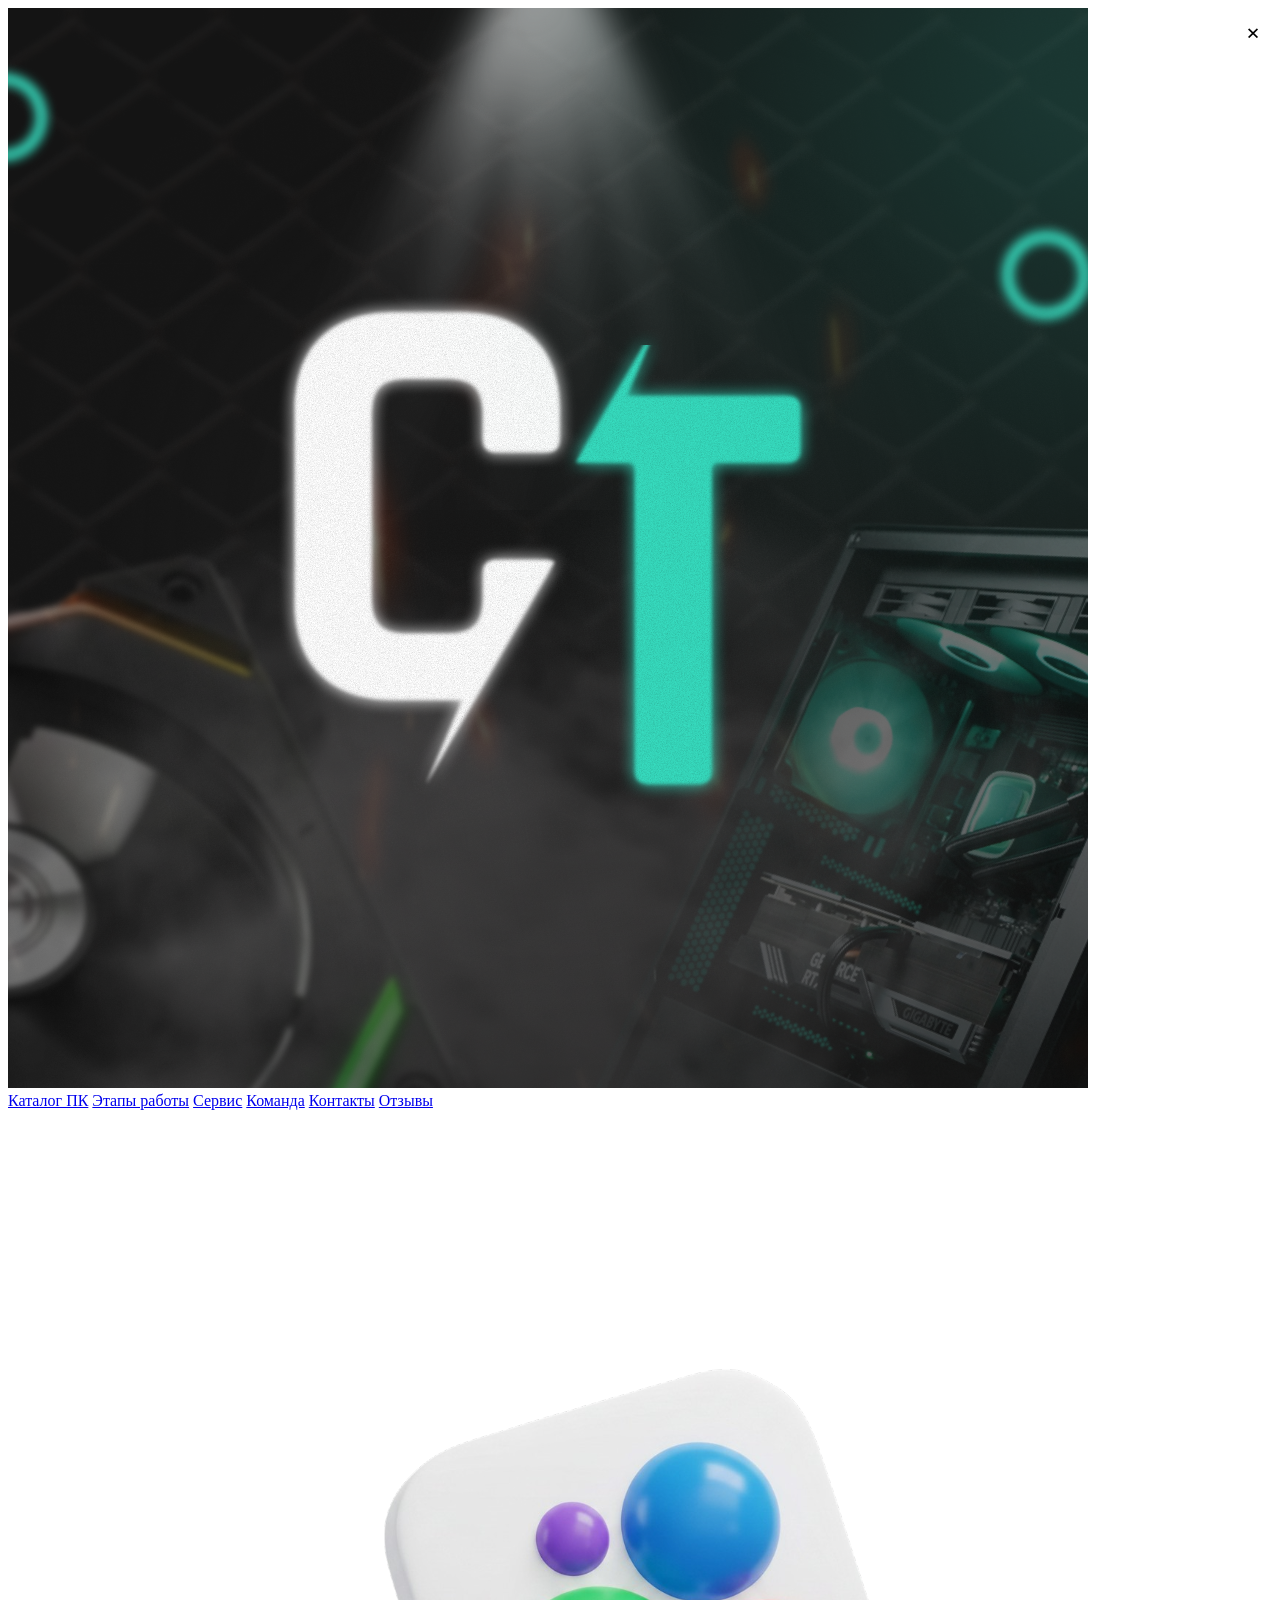
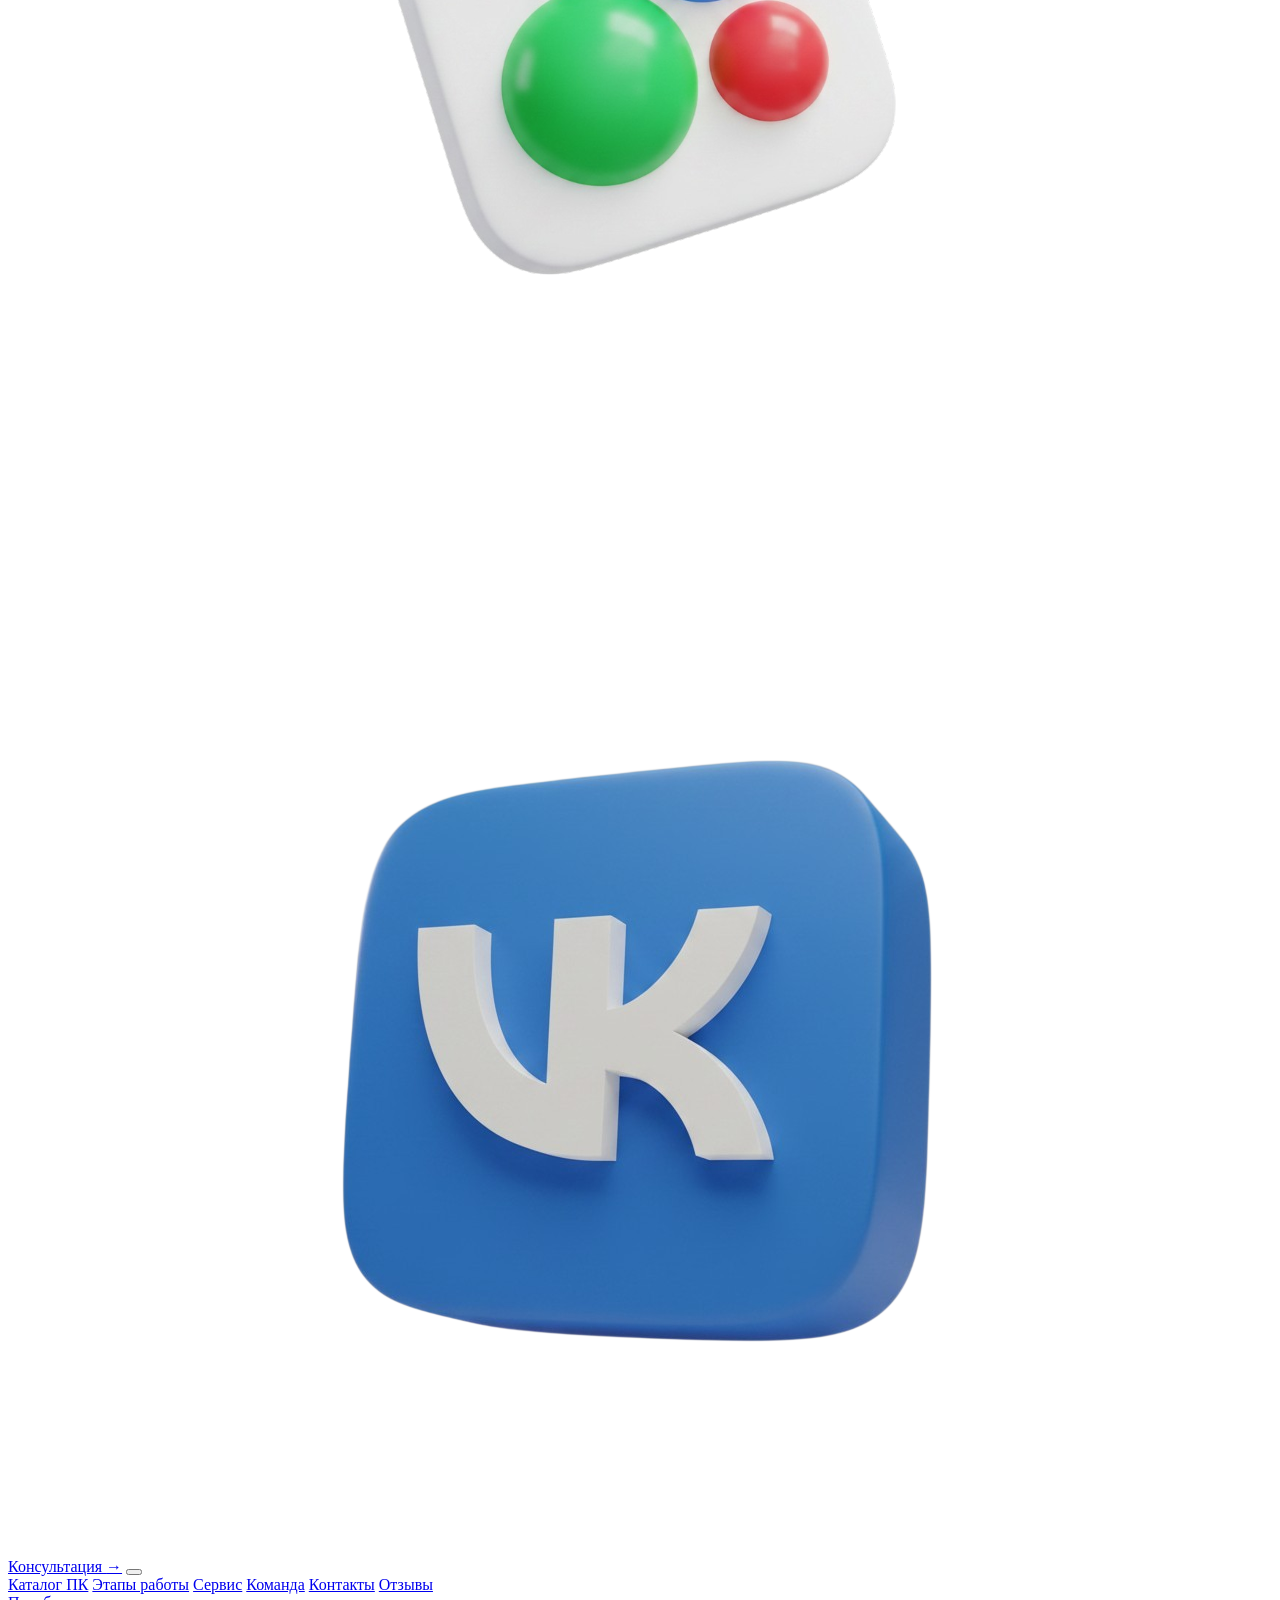
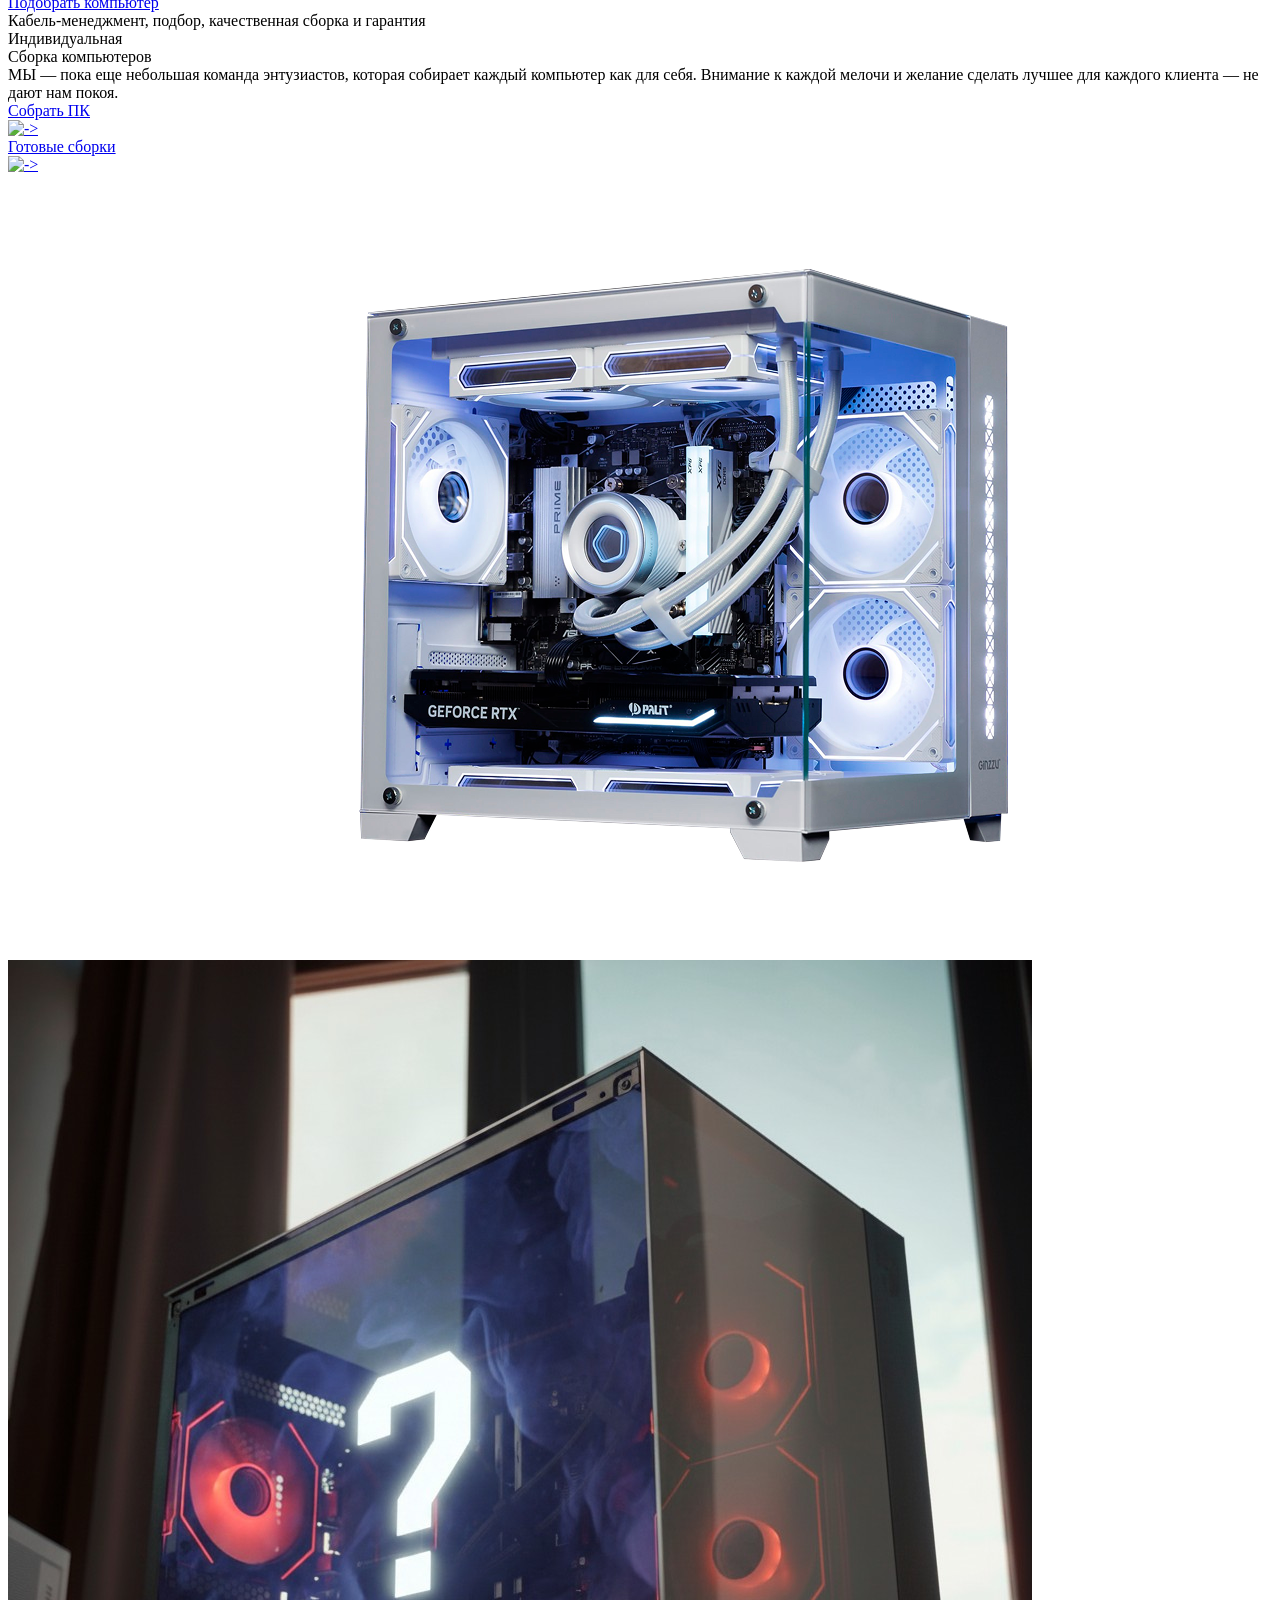
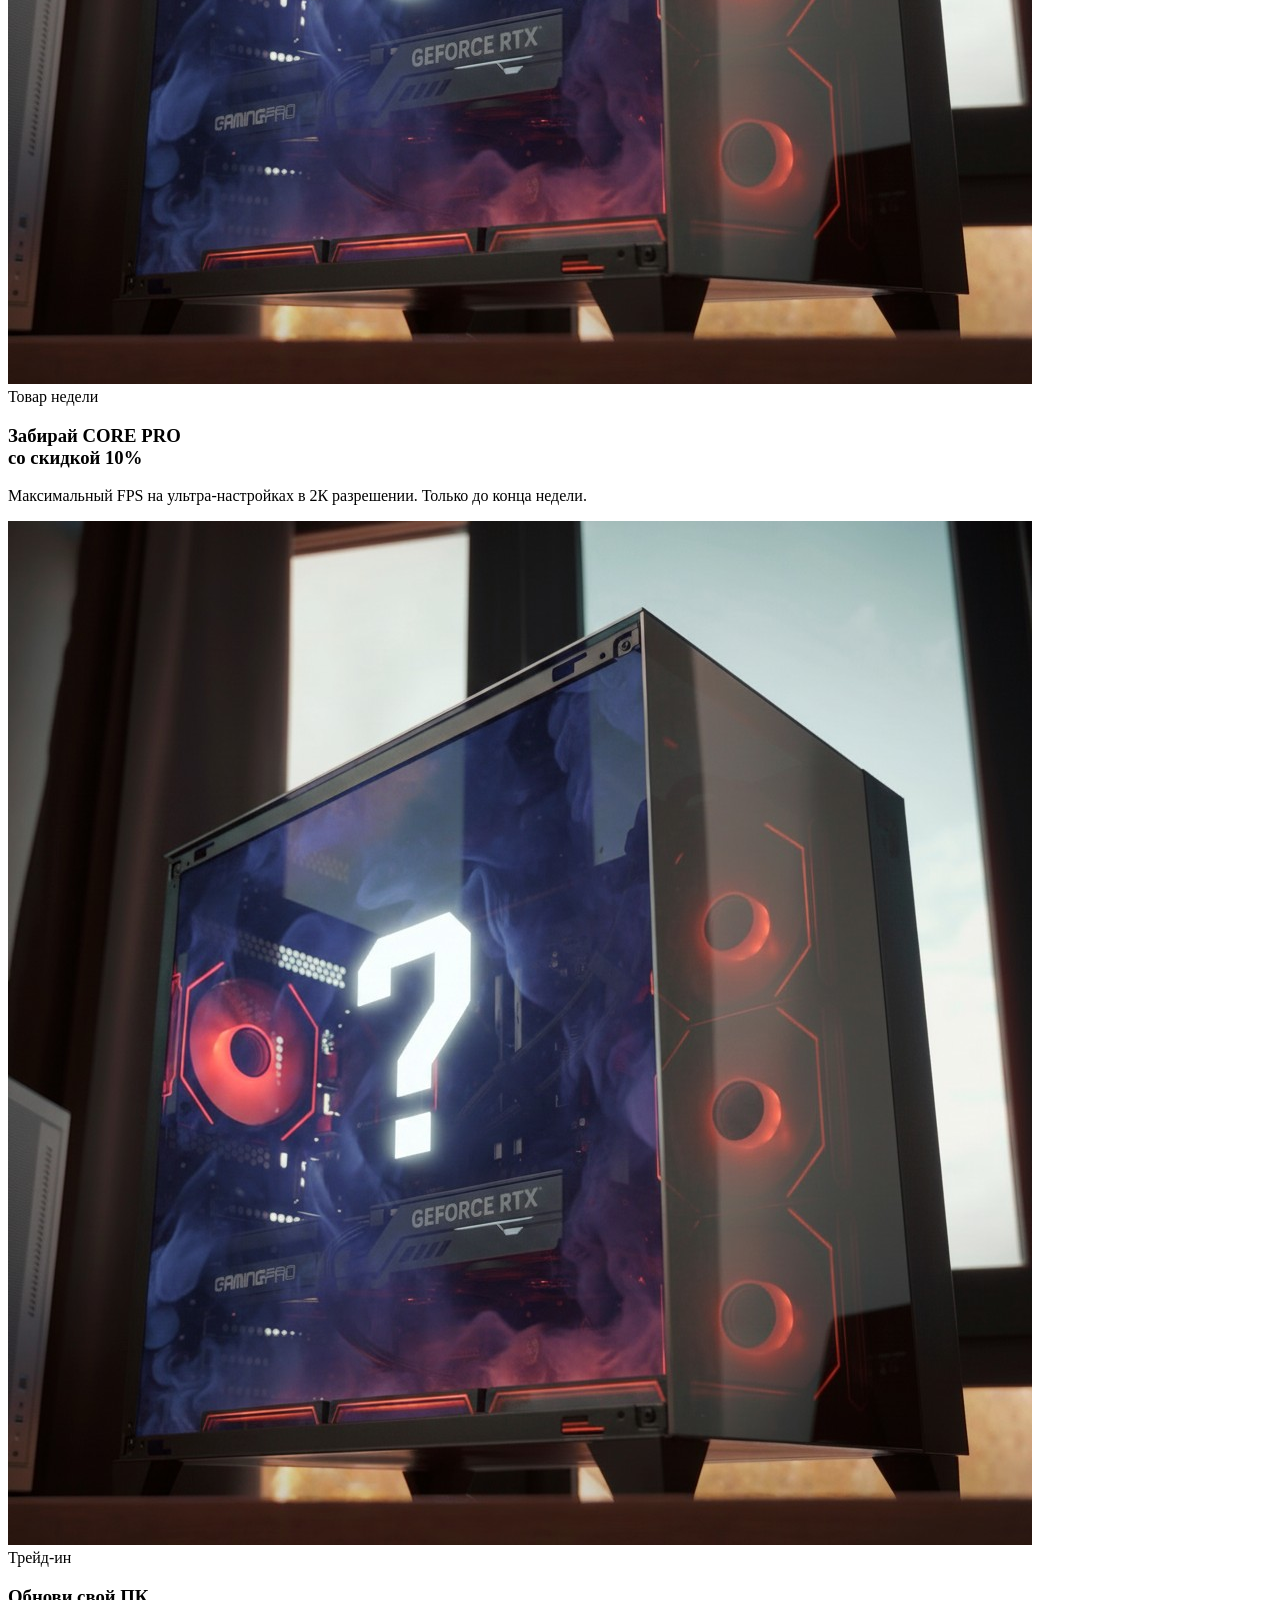
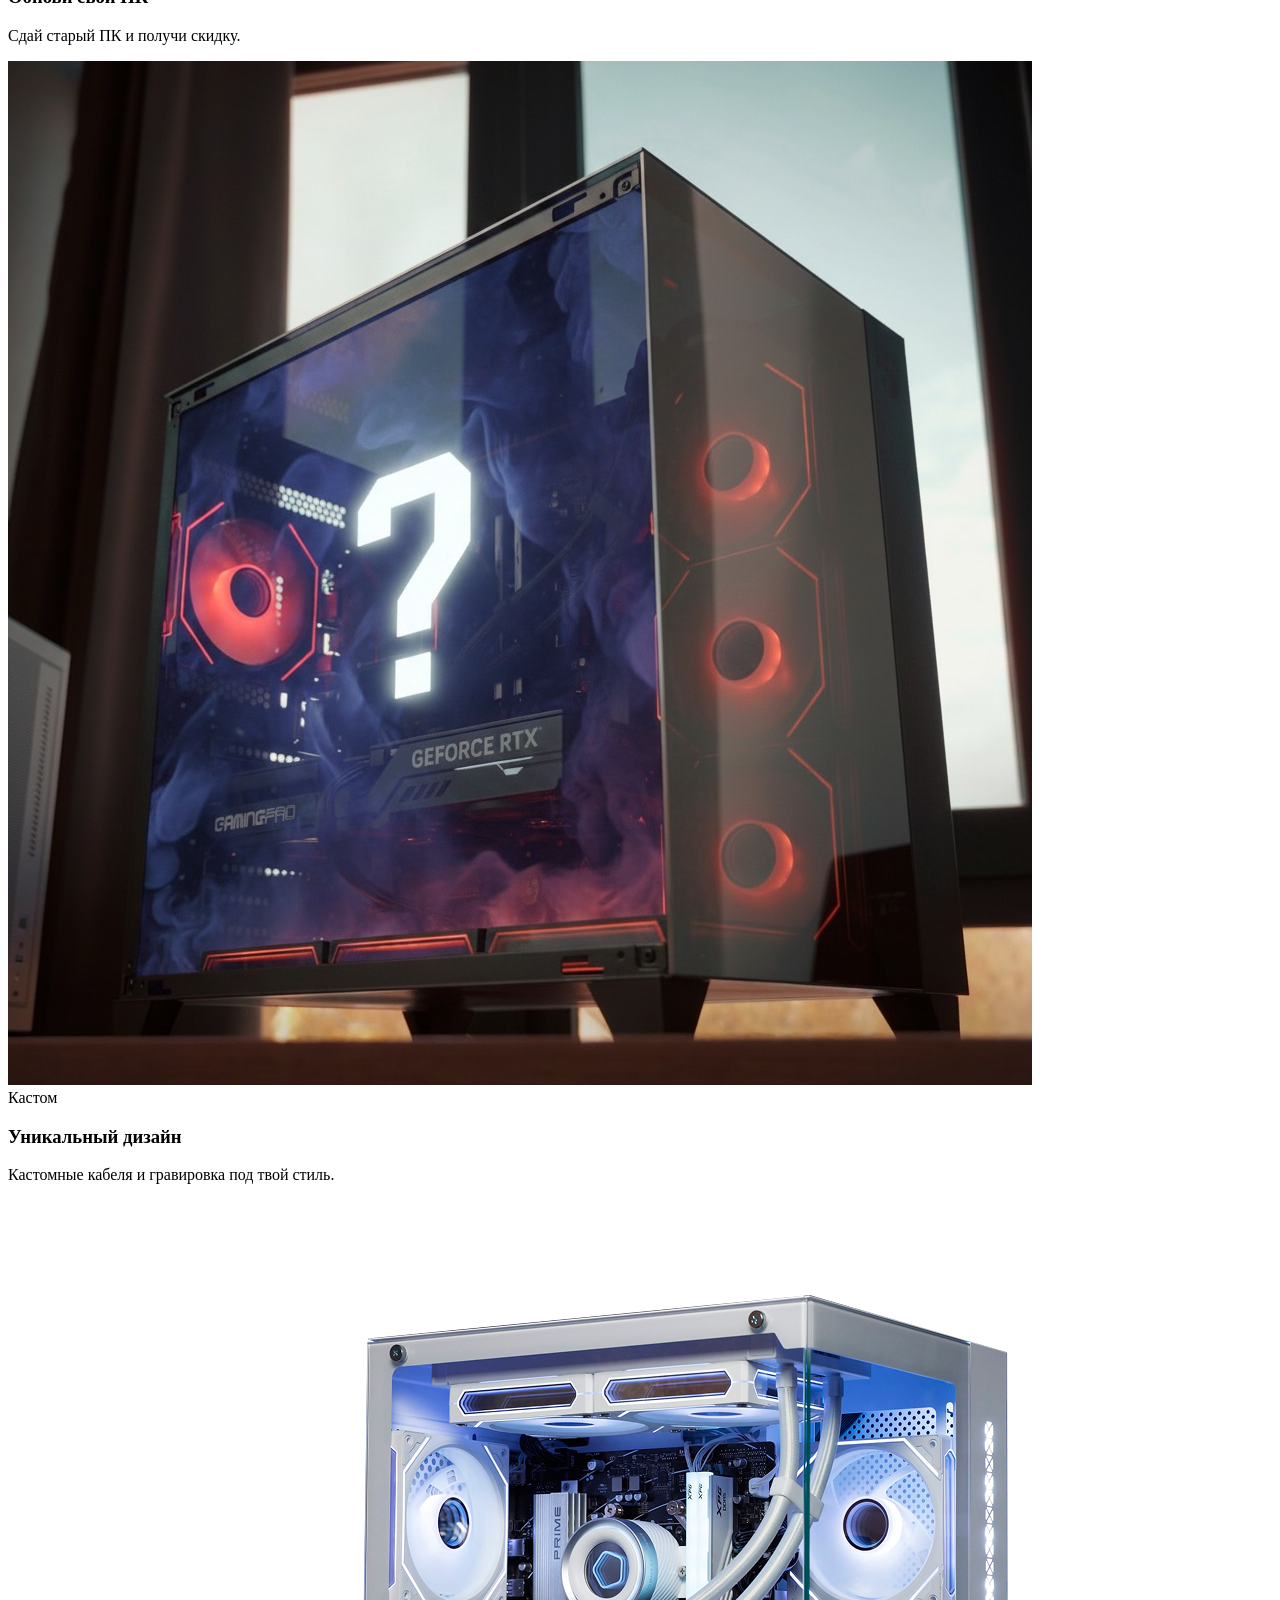
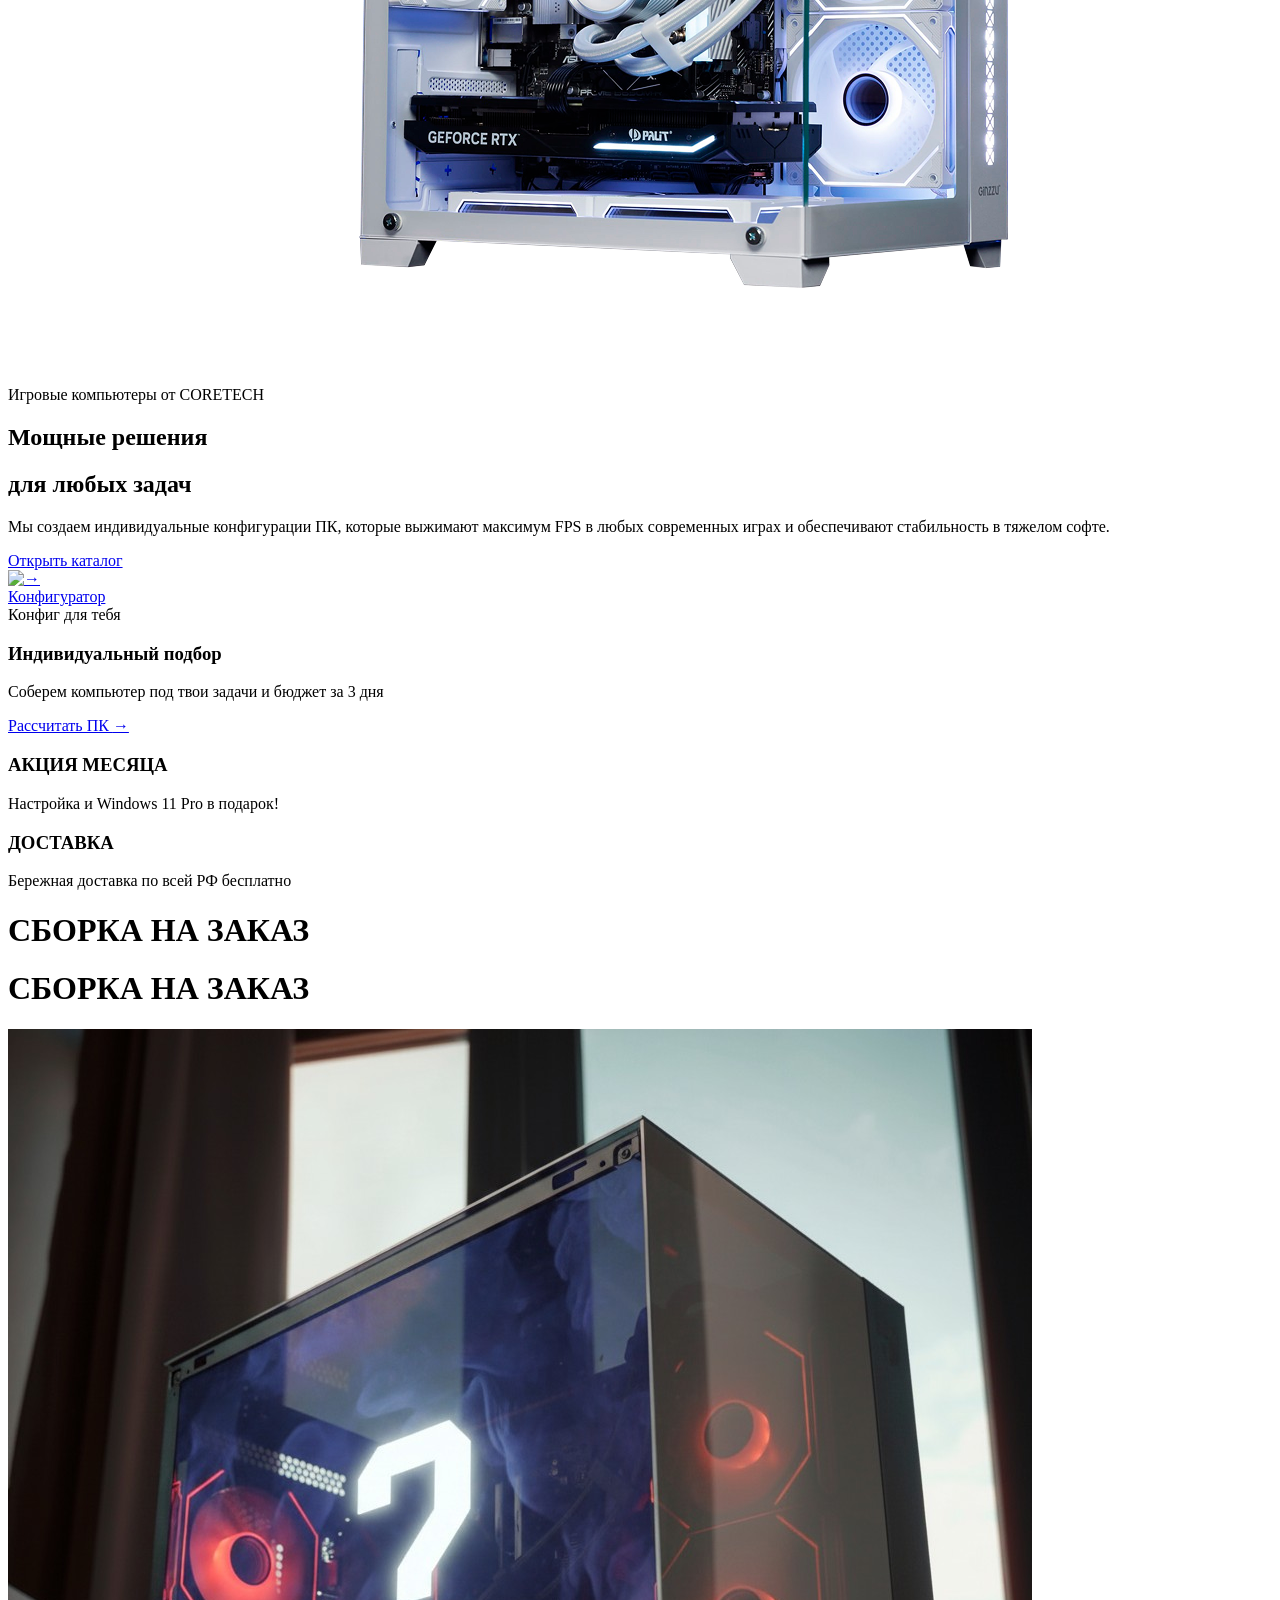
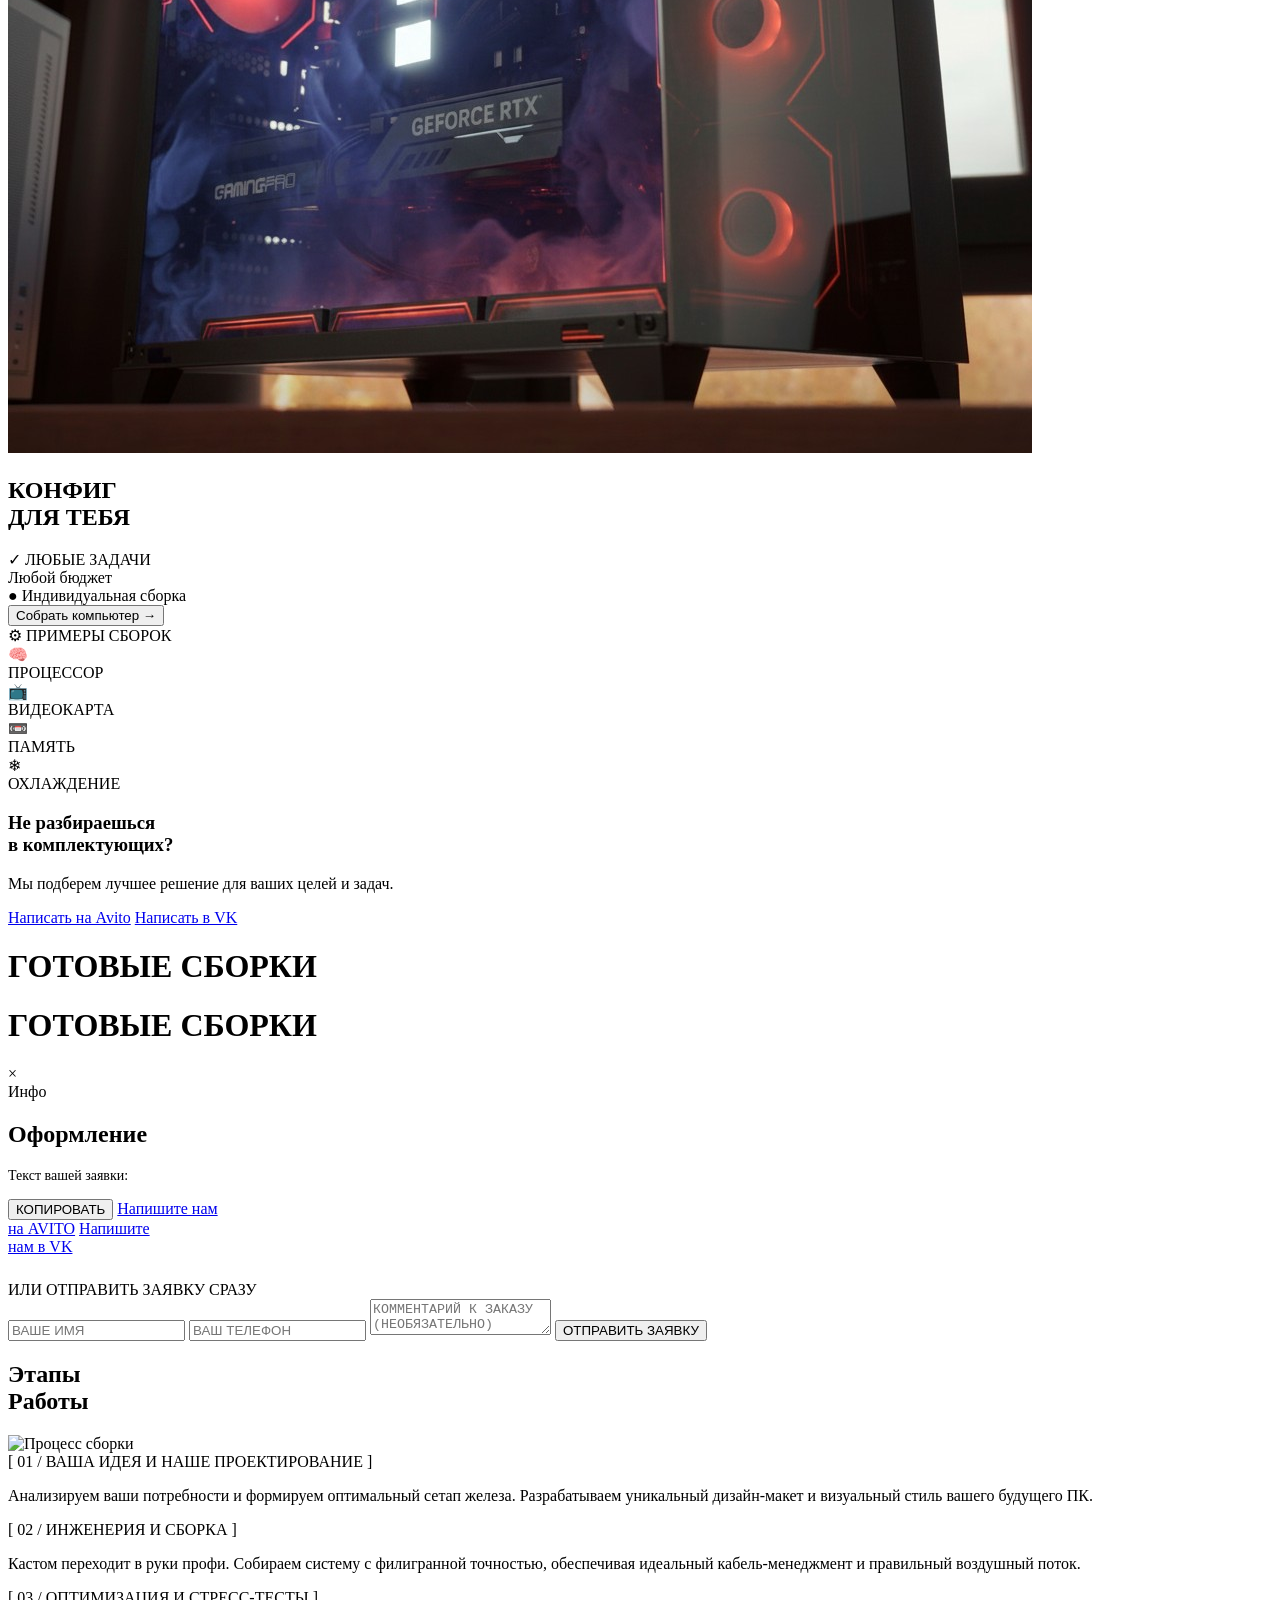
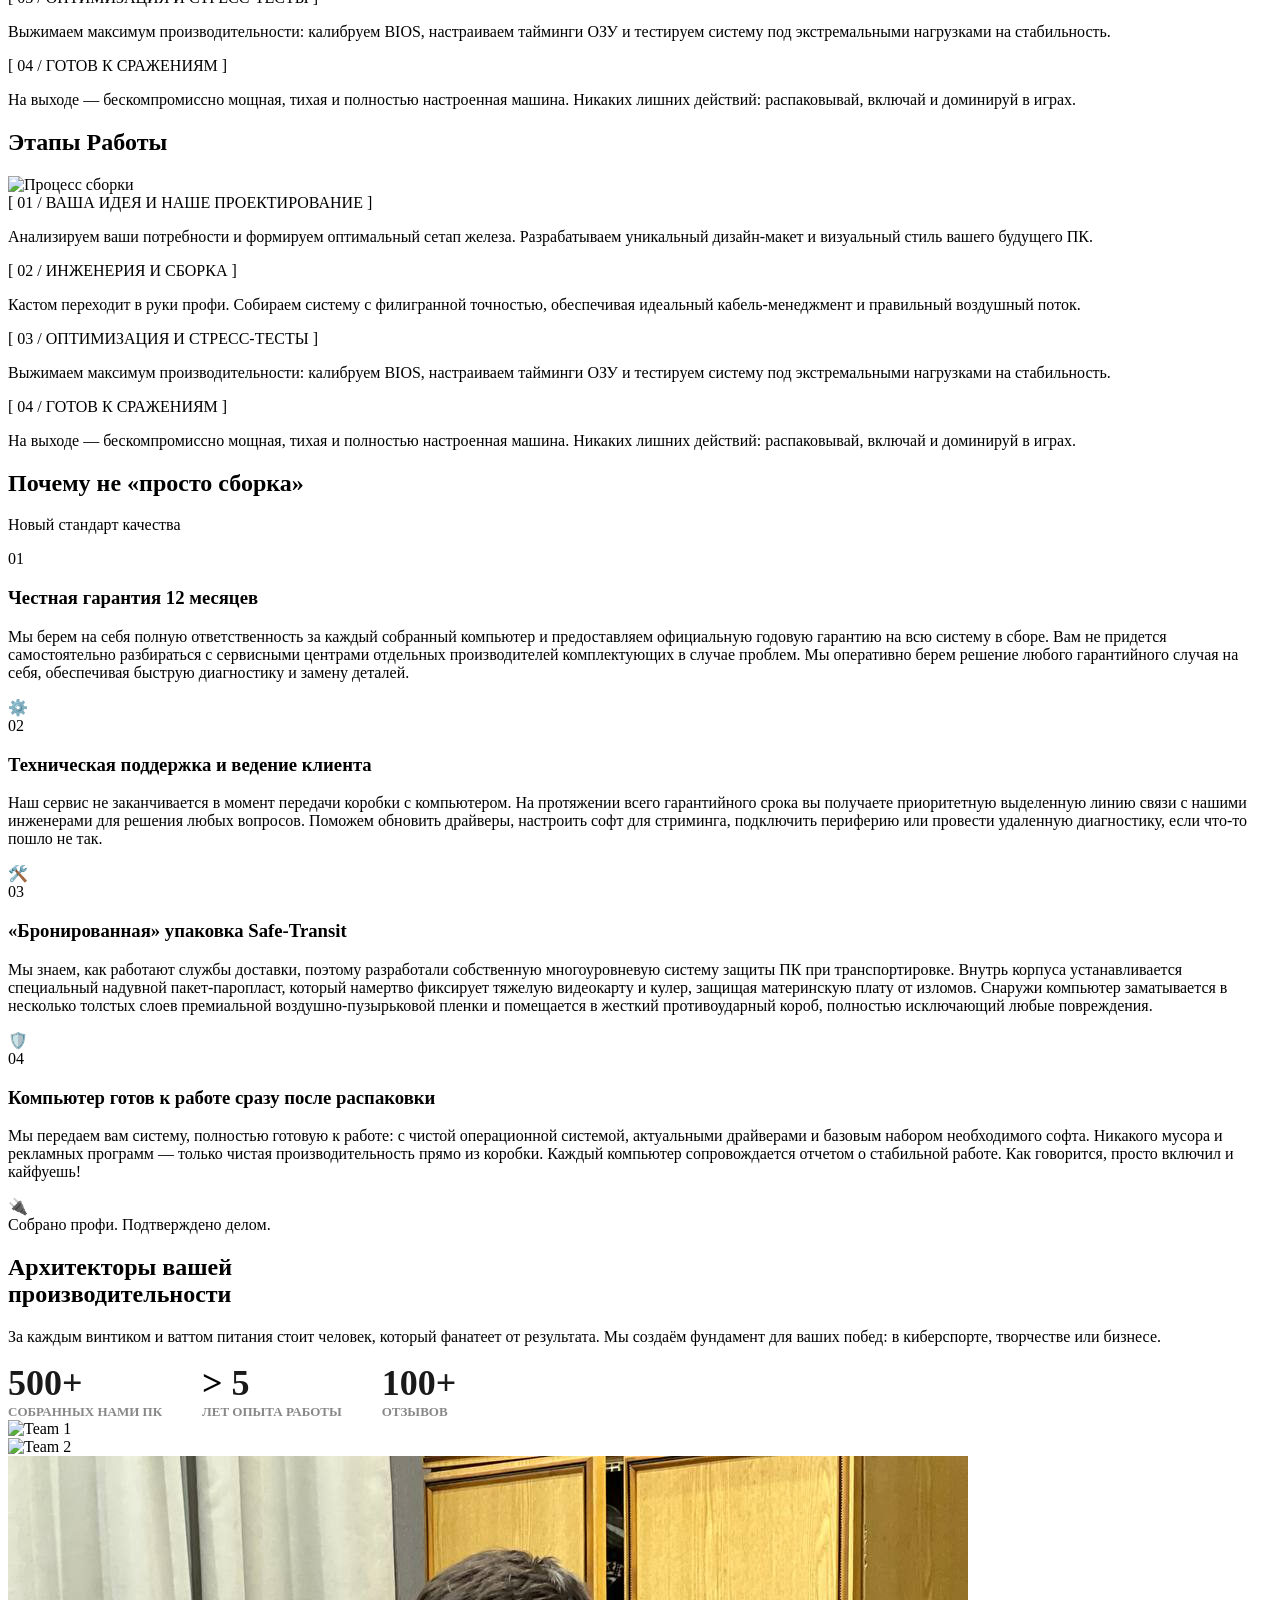
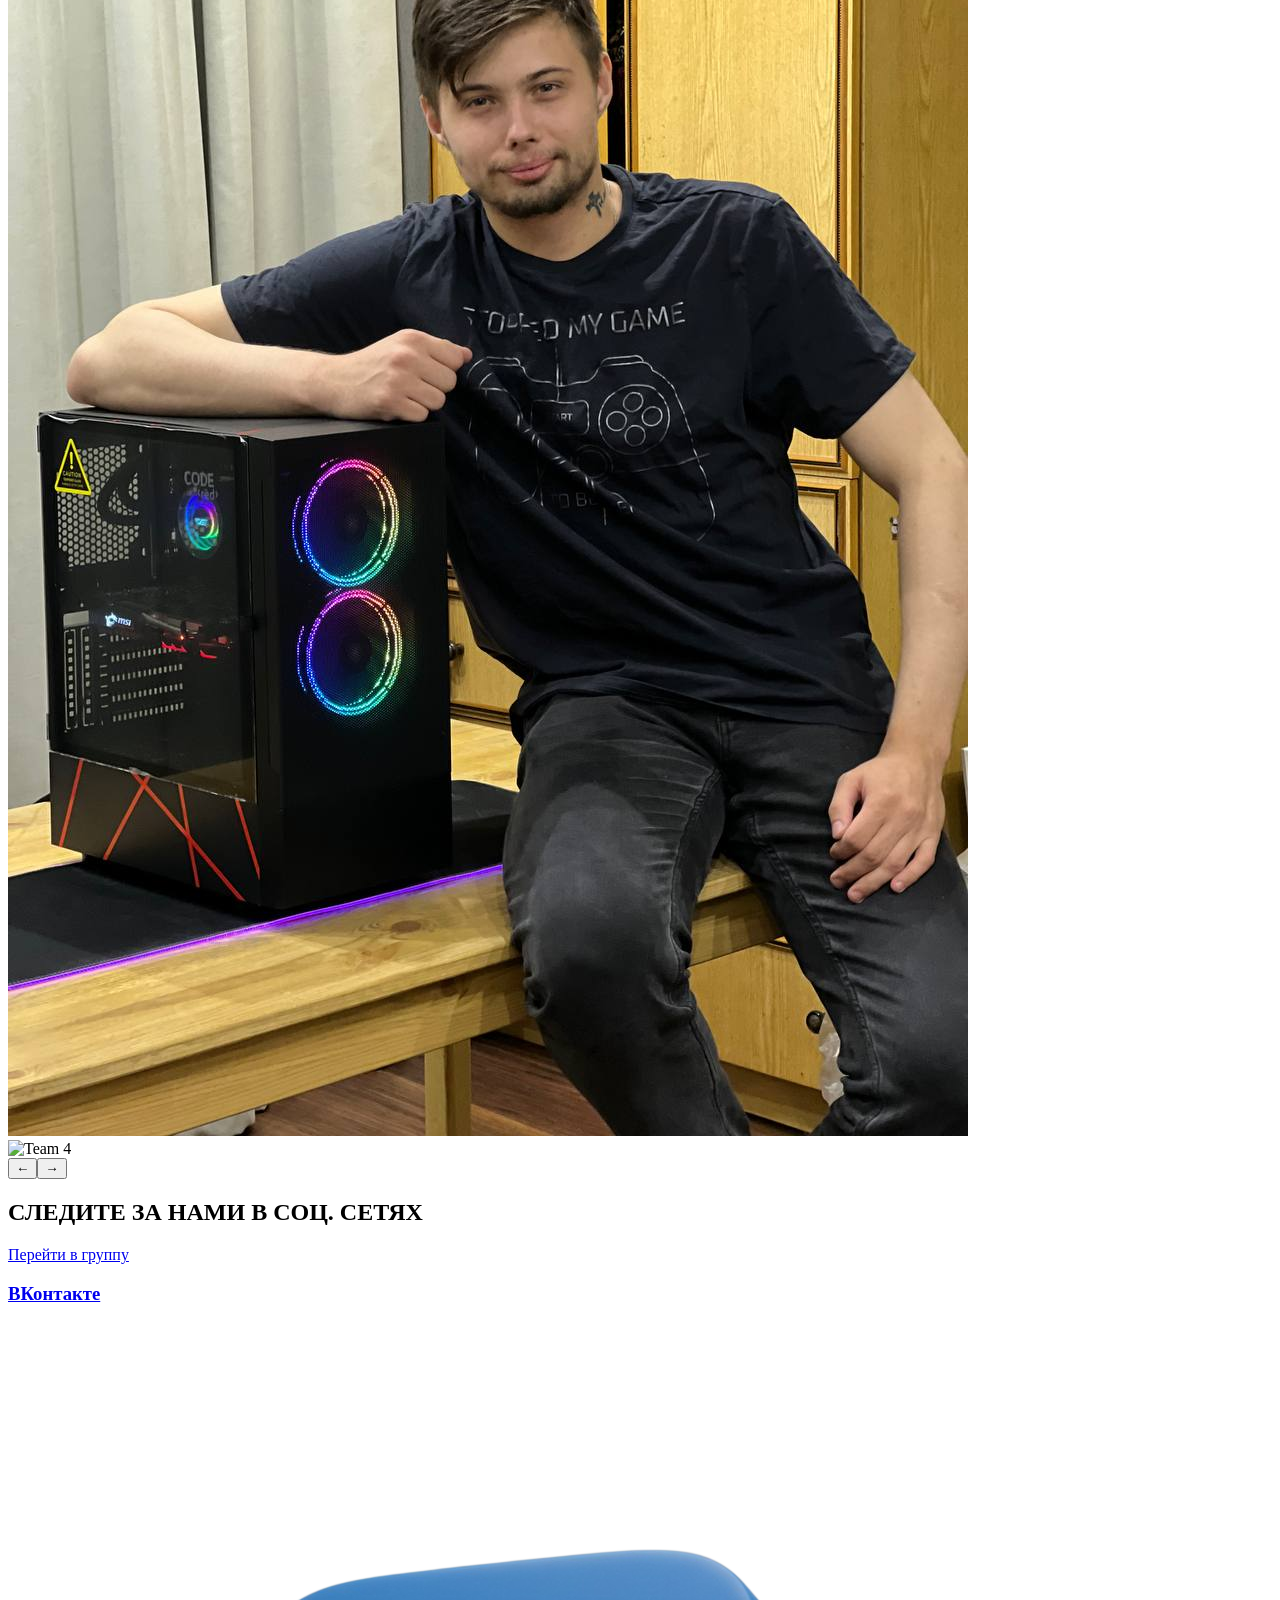
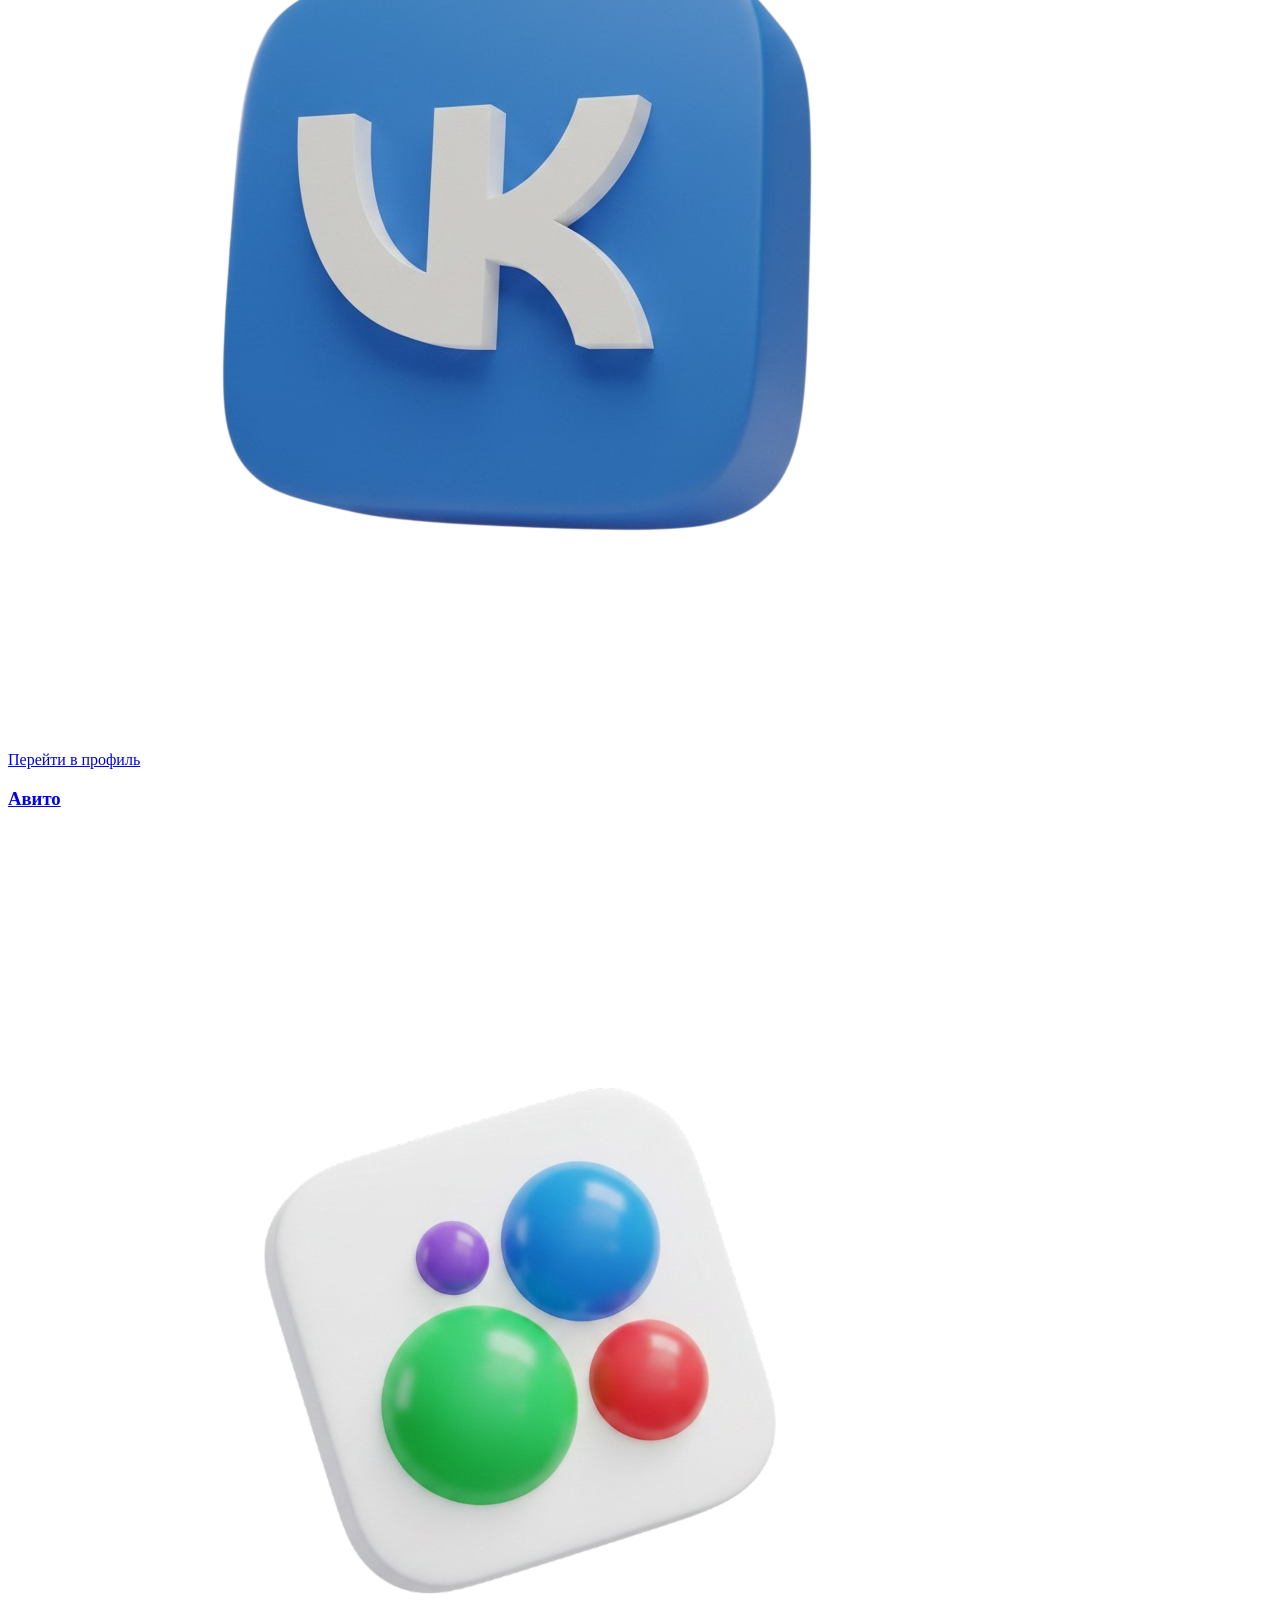
==== CORETECH_SITE/Web/Dev/Anton_Refactor/index.html @ 77f4761b "Рефакторинг проекта" ====
<!DOCTYPE html>
<html lang="ru">
<head>
  <meta charset="UTF-8">
  <meta name="viewport" content="width=device-width, initial-scale=1.0">
  <title>Игровые компьютеры от CORETECH</title>
  <link rel="icon" type="image/x-icon" href="/favicon.ico">
  <link rel="icon" type="image/png" sizes="32x32" href="/favicon-32x32.png">
  <link rel="icon" type="image/png" sizes="16x16" href="/favicon-16x16.png">
  <link href="https://fonts.googleapis.com/css2?family=Nunito:wght@300;400;600;700;800;900&display=swap" rel="stylesheet">
  <link rel="stylesheet" href="assets/css/style.css">
  <script src="https://cdn.jsdelivr.net/npm/@emailjs/browser@4/dist/email.min.js"></script>
  <script src="assets/js/main.js" defer></script>
</head>
<body class="index-page">

  <div class="white-stars-background" id="js-stars-space"></div>
  <div class="bg-container"><div class="main-background"></div></div>

  <header class="site-header">
    <div class="header-logo"><img src="images/logo_ct.png" alt="CT"></div>
    <nav class="header-nav">
      <a href="#block_catalog">Каталог ПК</a>
      <a href="#block_stages">Этапы работы</a>
      <a href="#block_service">Сервис</a>
      <a href="#block_team">Команда</a>
      <a href="#block_social">Контакты</a>
      <a href="reviews.html">Отзывы</a>
    </nav>
    <div class="header-actions">
      <div class="social-circle1"><a href="https://vk.com/coretech_pc" target="_blank" style="display:flex;width:100%;height:100%;align-items:center;justify-content:center;text-decoration:none;"><img src="images/mini_logo_avito.png" alt="Avito"></a></div>
      <div class="social-circle2"><a href="https://vk.com/coretech_pc" target="_blank" style="display:flex;width:100%;height:100%;align-items:center;justify-content:center;text-decoration:none;"><img src="images/mini_logo_vk.png" alt="VK"></a></div>
      <a href="#consult" class="btn-consult">Консультация <span>→</span></a>
      <button class="mobile-menu-toggle" id="js-mobile-toggle" aria-label="Открыть меню"><span></span><span></span><span></span></button>
    </div>
  </header>

  <div class="mobile-menu-overlay" id="js-mobile-menu">
    <div class="mobile-menu-container">
      <nav class="mobile-menu-nav">
        <a href="#block_catalog" class="mobile-menu-link">Каталог ПК</a>
        <a href="#block_stages_m" class="mobile-menu-link">Этапы работы</a>
        <a href="#block_service" class="mobile-menu-link">Сервис</a>
        <a href="#block_team" class="mobile-menu-link">Команда</a>
        <a href="#block_contacts_m" class="mobile-menu-link">Контакты</a>
        <a href="reviews.html" class="mobile-menu-link">Отзывы</a>
        <div class="mobile-menu-action-wrapper"><a href="#block_consultation" class="mobile-menu-action-btn">Подобрать компьютер</a></div>
      </nav>
    </div>
  </div>

  <section class="hero-section">
    <div class="hero-content">
      <div class="hero-subtitle">Кабель-менеджмент, подбор, качественная сборка и гарантия</div>
      <div class="hero-title">Индивидуальная</div>
      <div class="hero-title2">Сборка компьютеров</div>
      <div class="hero-description">МЫ — пока еще небольшая команда энтузиастов, которая собирает каждый компьютер как для себя. Внимание к каждой мелочи и желание сделать лучшее для каждого клиента — не дают нам покоя.</div>
      <div class="hero-btns">
        <a href="#config-title" class="btn-hero">Собрать ПК <div class="arrow-icon"><img src="https://cdn-icons-png.flaticon.com/512/545/545682.png" alt="->"></div></a>
        <a href="#block_catalog" class="btn-hero">Готовые сборки <div class="arrow-icon"><img src="https://cdn-icons-png.flaticon.com/512/545/545682.png" alt="->"></div></a>
      </div>
    </div>  
    <div class="hero-image"><img src="images/pc2.png" alt="Custom PC"></div>   
    
    <div class="promo-container">
      <div class="promo-grid">
        <div class="promo-card big-card">
          <img src="images/pc1.jpg" alt="Акция" class="promo-img">
          <div class="promo-overlay"></div>
          <div class="promo-content">
            <div class="promo-badge">Товар недели</div>
            <h3 class="promo-title">Забирай <span>CORE PRO</span><br>со скидкой 10%</h3>
            <p class="promo-desc">Максимальный FPS на ультра-настройках в 2К разрешении. Только до конца недели.</p>
          </div>
        </div>
        <div class="promo-right-column">
          <div class="promo-card">
            <img src="images/pc1.jpg" alt="Трейд-ин" class="promo-img">
            <div class="promo-overlay"></div>
            <div class="promo-content">
              <div class="promo-badge">Трейд-ин</div>
              <h3 class="promo-title">Обнови свой <span>ПК</span></h3>
              <p class="promo-desc">Сдай старый ПК и получи скидку.</p>
            </div>
          </div>
          <div class="promo-card">
            <img src="images/pc1.jpg" alt="Кастомизация" class="promo-img">
            <div class="promo-overlay"></div>
            <div class="promo-content">
              <div class="promo-badge">Кастом</div>
              <h3 class="promo-title">Уникальный <span>дизайн</span></h3>
              <p class="promo-desc">Кастомные кабеля и гравировка под твой стиль.</p>
            </div>
          </div>
        </div>
      </div>
    </div>
  </section>
  
  <section class="m-hero-section-standalone">
    <div class="m-hero-inner-container">
      <div class="m-hero-img-centered"><img src="images/pc2.png" alt="Игровой ПК"></div>
      <div class="m-hero-text-block">
        <span class="m-hero-lbl">Игровые компьютеры от CORETECH</span>
        <h1 class="m-hero-t1">Мощные решения</h1>
        <h2 class="m-hero-t2">для любых задач</h2>
        <p class="m-hero-tx-desc">Мы создаем индивидуальные конфигурации ПК, которые выжимают максимум FPS в любых современных играх и обеспечивают стабильность в тяжелом софте.</p>
      </div>
      <div class="m-hero-btns-box">
        <a href="#catalog" class="m-btn-hero-click">Открыть каталог <div class="m-arrow-circle"><img src="images/arrow_icon.png" alt="→"></div></a>
        <a href="#configurator" class="m-btn-hero-sec">Конфигуратор</a>
      </div>
      <div class="m-hero-promo-grid">
        <div class="m-promo-card-wide">
          <div>
            <span class="m-promo-badge">Конфиг для тебя</span>
            <h3 class="m-promo-title">Индивидуальный подбор</h3>
            <p class="m-promo-desc">Соберем компьютер под твои задачи и бюджет за 3 дня</p>
          </div>
          <a href="#consult" class="m-promo-link">Рассчитать ПК <span>→</span></a>
        </div>
        <div class="m-promo-subrow">
          <div class="m-promo-card-small">
            <h3 class="m-small-promo-title">АКЦИЯ МЕСЯЦА</h3>
            <p class="m-small-promo-desc">Настройка и Windows 11 Pro в подарок!</p>
          </div>
          <div class="m-promo-card-small m-purple-border">
            <h3 class="m-small-promo-title">ДОСТАВКА</h3>
            <p class="m-small-promo-desc">Бережная доставка по всей РФ бесплатно</p>
          </div>
        </div>
      </div>
    </div>
  </section>

  <div class="container" id="config-title">
    <h1 class="d-config-title">СБОРКА<span> НА ЗАКАЗ</span></h1>
    <h1 class="m-config-title">СБОРКА<span> НА ЗАКАЗ</span></h1>
    <div class="widgets-wrapper">
      <div class="card main-widget">
        <div class="pc-image-container"><img src="images/pc1.jpg" alt="PC Image"></div>
        <div class="config-info">
          <div>
            <h2>КОНФИГ<br><span>ДЛЯ ТЕБЯ</span></h2>
            <div class="badge">✓ ЛЮБЫЕ ЗАДАЧИ</div>
          </div>
          <div>
            <div class="price-text">Любой бюджет</div>
            <div class="sub-text">● Индивидуальная сборка</div>
            <div class="btn-anchor"><button class="btn-purple">Собрать компьютер <span>→</span></button></div>
          </div>
        </div>
        <div class="specs-list">
          <div class="specs-header">⚙ ПРИМЕРЫ СБОРОК</div>
          <div class="spec-item"><div class="spec-icon">🧠</div><div><div class="spec-label">ПРОЦЕССОР</div><div class="spec-value" id="cpu-val"></div></div></div>
          <div class="spec-item"><div class="spec-icon">📺</div><div><div class="spec-label">ВИДЕОКАРТА</div><div class="spec-value" id="gpu-val"></div></div></div>
          <div class="spec-item"><div class="spec-icon">📼</div><div><div class="spec-label">ПАМЯТЬ</div><div class="spec-value" id="ram-val"></div></div></div>
          <div class="spec-item"><div class="spec-icon">❄</div><div><div class="spec-label">ОХЛАЖДЕНИЕ</div><div class="spec-value" id="cool-val"></div></div></div>
        </div>
      </div>
      <div class="card side-widget">
        <div><h3>Не разбираешься<br>в&nbsp;комплектующих?</h3><p>Мы подберем лучшее решение для ваших целей и задач.</p></div>
        <div class="social-buttons">
          <a href="https://vk.com/coretech_pc" class="btn-social avito">Написать на Avito</a>
          <a href="https://vk.com/coretech_pc" class="btn-social vk">Написать в VK</a>
        </div>
      </div>
    </div>
  </div>

  <div class="catalog-section" id="block_catalog">
    <h1 class="d-config-title">ГОТОВЫЕ<span> СБОРКИ</span></h1>
    <h1 class="m-config-title">ГОТОВЫЕ<span> СБОРКИ</span></h1>
    <div class="catalog-grid" id="js-catalog-grid"></div>
  </div>

  <div id="infoModal" class="custom-modal">
    <div class="modal-content">
      <span class="close-modal" onclick="closeModal()">&times;</span>
      <div id="modalTitle" class="modal-title">Инфо</div>
      <div id="modalDataContainer"></div>
    </div>
  </div>
  <div id="gBuyModal" class="g-modal-overlay">
    <div class="g-modal-body">
      <div style="position:absolute; top:20px; right:20px; cursor:pointer; font-size:24px; font-weight:bold;" onclick="gCloseBuy()">×</div>
      <h2>Оформление</h2>
      <p style="font-size:14px; margin-bottom:15px;">Текст вашей заявки:</p>
      <div class="g-copy-area" id="gOrderText"></div>
      <div class="g-btn-row" style="margin-bottom: 25px;">
        <button class="g-action-btn g-btn-copy" onclick="gCopyText()"><span id="gCopyStatus">КОПИРОВАТЬ</span></button>
        <a href="#" class="g-action-btn">Напишите нам<br>на AVITO</a>
        <a href="#" class="g-action-btn">Напишите <br>нам в VK</a>
      </div>
      <div class="g-order-separator"><span>ИЛИ ОТПРАВИТЬ ЗАЯВКУ СРАЗУ</span></div>
      <form id="gInlineBuyForm">
        <input type="text" class="core-modal-input" placeholder="ВАШЕ ИМЯ" required name="user_name">
        <input type="tel" class="core-modal-input" placeholder="ВАШ ТЕЛЕФОН" required name="user_phone">
        <textarea class="core-modal-textarea" placeholder="КОММЕНТАРИЙ К ЗАКАЗУ (НЕОБЯЗАТЕЛЬНО)" name="user_comment" rows="2"></textarea>
        <button type="submit" class="g-action-btn" id="gSubmitInlineOrder">ОТПРАВИТЬ ЗАЯВКУ</button>
      </form>
    </div>
  </div>

  <section class="steps-section steps-desktop-only" id="block_stages">
    <div class="steps-visual">
      <h2>Этапы<br><span>Работы</span></h2>
      <img src="images/comp gl.png" alt="Процесс сборки" class="steps-pc-image">
    </div>
    <div class="steps-content">
      <div class="step-item step-01"><span class="step-number">[ 01 / ВАША ИДЕЯ И НАШЕ ПРОЕКТИРОВАНИЕ ]</span><p class="step-description">Анализируем ваши потребности и формируем оптимальный сетап железа. Разрабатываем уникальный дизайн-макет и визуальный стиль вашего будущего ПК.</p></div>
      <div class="step-item step-02"><span class="step-number">[ 02 / ИНЖЕНЕРИЯ И СБОРКА ]</span><p class="step-description">Кастом переходит в руки профи. Собираем систему с филигранной точностью, обеспечивая идеальный кабель-менеджмент и правильный воздушный поток.</p></div>
      <div class="step-item step-03"><span class="step-number">[ 03 / ОПТИМИЗАЦИЯ И СТРЕСС-ТЕСТЫ ]</span><p class="step-description">Выжимаем максимум производительности: калибруем BIOS, настраиваем тайминги ОЗУ и тестируем систему под экстремальными нагрузками на стабильность.</p></div>
      <div class="step-item step-04"><span class="step-number">[ 04 / ГОТОВ К СРАЖЕНИЯМ ]</span><p class="step-description">На выходе — бескомпромиссно мощная, тихая и полностью настроенная машина. Никаких лишних действий: распаковывай, включай и доминируй в играх.</p></div>
    </div>
  </section>

  <section class="steps-mobile-only" id="block_stages_m">
    <div class="m-steps-section">
      <div class="m-steps-container">
        <h2 class="m-steps-title">Этапы <span>Работы</span></h2>
        <div class="m-steps-img-top"><img src="images/pc3.png" alt="Процесс сборки"></div>
        <div class="m-step-box m-step-01 m-left"><span class="m-step-box-num">[ 01 / ВАША ИДЕЯ И НАШЕ ПРОЕКТИРОВАНИЕ ]</span><p class="m-step-box-desc">Анализируем ваши потребности и формируем оптимальный сетап железа. Разрабатываем уникальный дизайн-макет и визуальный стиль вашего будущего ПК.</p></div>
        <div class="m-step-box m-step-02 m-right"><span class="m-step-box-num">[ 02 / ИНЖЕНЕРИЯ И СБОРКА ]</span><p class="m-step-box-desc">Кастом переходит в руки профи. Собираем систему с филигранной точностью, обеспечивая идеальный кабель-менеджмент и правильный воздушный поток.</p></div>
        <div class="m-step-box m-step-03 m-left"><span class="m-step-box-num">[ 03 / ОПТИМИЗАЦИЯ И СТРЕСС-ТЕСТЫ ]</span><p class="m-step-box-desc">Выжимаем максимум производительности: калибруем BIOS, настраиваем тайминги ОЗУ и тестируем систему под экстремальными нагрузками на стабильность.</p></div>
        <div class="m-step-box m-step-04 m-right"><span class="m-step-box-num">[ 04 / ГОТОВ К СРАЖЕНИЯМ ]</span><p class="m-step-box-desc">На выходе — бескомпромиссно мощная, тихая и полностью настроенная машина. Никаких лишних действий: распаковывай, включай и доминируй в играх.</p></div>
      </div>
    </div>
  </section>

  <section class="value-proposition-container" id="block_service">
    <div class="value-proposition">
      <div class="stars-layer s1"></div><div class="stars-layer s2"></div><div class="stars-layer s3"></div>
      <div class="vp-header"><h2>Почему не «просто сборка»</h2><p>Новый стандарт качества</p></div>
      <div class="vp-grid">
        <div class="vp-row"><div class="vp-number">01</div><div class="vp-info"><h3>Честная гарантия 12 месяцев</h3><p>Мы берем на себя полную ответственность за каждый собранный компьютер и предоставляем официальную годовую гарантию на всю систему в сборе. Вам не придется самостоятельно разбираться с сервисными центрами отдельных производителей комплектующих в случае проблем. Мы оперативно берем решение любого гарантийного случая на себя, обеспечивая быструю диагностику и замену деталей.</p></div><div class="vp-icon">⚙️</div></div>
        <div class="vp-row reverse"><div class="vp-number">02</div><div class="vp-info"><h3>Техническая поддержка и ведение клиента</h3><p>Наш сервис не заканчивается в момент передачи коробки с компьютером. На протяжении всего гарантийного срока вы получаете приоритетную выделенную линию связи с нашими инженерами для решения любых вопросов. Поможем обновить драйверы, настроить софт для стриминга, подключить периферию или провести удаленную диагностику, если что-то пошло не так.</p></div><div class="vp-icon">🛠️</div></div>
        <div class="vp-row"><div class="vp-number">03</div><div class="vp-info"><h3>«Бронированная» упаковка Safe-Transit</h3><p>Мы знаем, как работают службы доставки, поэтому разработали собственную многоуровневую систему защиты ПК при транспортировке. Внутрь корпуса устанавливается специальный надувной пакет-паропласт, который намертво фиксирует тяжелую видеокарту и кулер, защищая материнскую плату от изломов. Снаружи компьютер заматывается в несколько толстых слоев премиальной воздушно-пузырьковой пленки и помещается в жесткий противоударный короб, полностью исключающий любые повреждения.</p></div><div class="vp-icon">🛡️</div></div>
        <div class="vp-row reverse"><div class="vp-number">04</div><div class="vp-info"><h3>Компьютер готов к работе сразу после распаковки</h3><p>Мы передаем вам систему, полностью готовую к работе: с чистой операционной системой, актуальными драйверами и базовым набором необходимого софта. Никакого мусора и рекламных программ — только чистая производительность прямо из коробки. Каждый компьютер сопровождается отчетом о стабильной работе. Как говорится, просто включил и кайфуешь!</p></div><div class="vp-icon">🔌</div></div>
      </div>
    </div>
  </section>

  <section class="team-section" id="block_team">
    <div class="team-container">
      <div class="team-info">
        <span class="team-label">Собрано профи. Подтверждено делом.</span>
        <h2 class="team-title">Архитекторы вашей<br>производительности</h2>
        <p class="team-description">За каждым винтиком и ваттом питания стоит человек, который фанатеет от результата. Мы создаём фундамент для ваших побед: в киберспорте, творчестве или бизнесе.</p>
        <div class="team-stats">
          <div style="display: flex; gap: 40px;">
            <div><div style="font-size: 36px; font-weight: 900; color: #1a1a1a;">500<span style="color: var(--accent-mint);">+</span></div><div style="font-size: 13px; font-weight: 800; color: #888; text-transform: uppercase;">собранных нами ПК</div></div>
            <div><div style="font-size: 36px; font-weight: 900; color: var(--accent-mint);"> > <span style="color: hsl(0, 0%, 10%);">5</span></div><div style="font-size: 13px; font-weight: 800; color: #888; text-transform: uppercase;">лет опыта работы</div></div>
            <div><div style="font-size: 36px; font-weight: 900; color: #1a1a1a;">100<span style="color: var(--accent-mint);">+</span></div><div style="font-size: 13px; font-weight: 800; color: #888; text-transform: uppercase;">отзывов</div></div>
          </div>
        </div>
      </div>
      <div class="team-slider">
        <div class="slider-wrapper" id="sliderWrapper">
          <div class="slide"><img src="images/team1.jpg" alt="Team 1"></div>
          <div class="slide"><img src="images/team2.jpg" alt="Team 2"></div>
          <div class="slide"><img src="images/team3.jpg" alt="Team 3"></div>
          <div class="slide"><img src="images/team4.jpg" alt="Team 4"></div>
        </div>
        <div class="slider-dots" id="sliderDots"></div>
        <div class="slider-nav"><button class="nav-btn" onclick="moveSlide(-1)">←</button><button class="nav-btn" onclick="moveSlide(1)">→</button></div>
      </div>
    </div>
  </section>

  <section class="social-mega-section sm-desktop-only" id="block_social">
    <div class="social-mega-container">
      <h2 class="social-mega-title">СЛЕДИТЕ ЗА НАМИ <span class="accent">В СОЦ. СЕТЯХ</span></h2>
      <div class="social-mega-grid">
        <a href="https://vk.com/coretech_pc" class="social-mega-card"><div class="card-content"><span class="card-label">Перейти в группу</span><h3 class="card-name">ВКонтакте</h3></div><div class="card-image-wrapper"><img src="images/logo_vk.png" alt="VK" class="floating-icon-vk"></div></a>
        <a href="https://www.avito.ru/brands/i177752551" class="social-mega-card"><div class="card-content"><span class="card-label">Перейти в профиль</span><h3 class="card-name">Авито</h3></div><div class="card-image-wrapper"><img src="images/logo_avito.png" alt="Avito" class="floating-icon-av"></div></a>
        <a href="https://ozon.ru/s/coretech" class="social-mega-card"><div class="card-content"><span class="card-label">Перейти в наш магазин</span><h3 class="card-name">OZON</h3></div><div class="card-image-wrapper"><img src="images/logo_ozon.png" alt="OZON" class="floating-icon"></div></a>
        <a href="https://www.youtube.com/@coretech-store" class="social-mega-card"><div class="card-content"><span class="card-label">Смотри наши видео</span><h3 class="card-name">YouTube</h3></div><div class="card-image-wrapper"><img src="images/logo_youtube.png" alt="YouTube" class="floating-icon"></div></a>
      </div>
    </div>
  </section>

  <section class="social-mega-section-mobile sm-mobile-only" id="block_contacts_m">
    <div class="m-social-container">
      <h2 class="m-social-title">СЛЕДИТЕ ЗА НАМИ <span class="accent">В СОЦ. СЕТЯХ</span></h2>
      <div class="m-social-grid">
        <a href="https://vk.com/coretech_pc" class="m-social-card"><div class="m-card-content"><span class="m-card-label">Перейти в группу</span><h3 class="m-card-name">ВКонтакте</h3></div><div class="m-card-image-wrapper"><img src="images/logo_vk.png" alt="VK" class="m-floating-icon-vk"></div></a>
        <a href="https://www.avito.ru/brands/i177752551" class="m-social-card"><div class="m-card-content"><span class="m-card-label">Перейти в профиль</span><h3 class="m-card-name">Авито</h3></div><div class="m-card-image-wrapper"><img src="images/logo_avito.png" alt="Avito" class="m-floating-icon-av"></div></a>
        <a href="https://ozon.ru/s/coretech" class="m-social-card"><div class="m-card-content"><span class="m-card-label">Перейти в наш магазин</span><h3 class="m-card-name">OZON</h3></div><div class="m-card-image-wrapper"><img src="images/logo_ozon.png" alt="OZON" class="m-floating-icon"></div></a>
        <a href="https://www.youtube.com/@coretech-store" class="m-social-card"><div class="m-card-content"><span class="m-card-label">Смотри наши видео</span><h3 class="m-card-name">YouTube</h3></div><div class="m-card-image-wrapper"><img src="images/logo_youtube.png" alt="YouTube" class="m-floating-icon"></div></a>
      </div>
    </div>
  </section>

  <section class="reviews-section" id="block_reviews">
    <div class="stars-container" id="stars"></div>
    <div class="blue-glow"></div>
    <div class="reviews-header"><h2>Что о нас говорят</h2><p>Более 40 довольных клиентов уже собрали свой идеальный ПК</p></div>
    <div class="reviews-footer"><a href="reviews.html" class="view-all-btn">Посмотреть все отзывы <svg width="20" height="20" viewBox="0 0 24 24" fill="none" stroke="currentColor" stroke-width="2.5" stroke-linecap="round" stroke-linejoin="round"><line x1="5" y1="12" x2="19" y2="12"></line><polyline points="12 5 19 12 12 19"></polyline></svg></a></div>
    <div class="reviews-marquee" id="marquee-container"><div class="reviews-track" id="reviews-track"></div></div>
  </section>
  
  <div id="image-modal" class="review-modal"><span class="modal-close">&times;</span><img id="modal-img" src="" alt="Full view"></div>

  <section class="g-map-section" id="contacts">
    <div class="g-container-map">
      <div class="g-map-inner-box">
        <div class="g-map-info-card">
          <h2 class="g-map-title">НАШ МАГАЗИН</h2>
          <p class="g-map-subtitle">Приезжайте в гости за своим мощным ПК или на бесплатную консультацию!</p>
          <div class="g-map-info-list">
            <div class="g-map-info-item"><span class="g-map-icon"></span><div><div class="g-map-item-label">Адрес:</div><div class="g-map-item-value">г. Таганрог, ул. Пархоменко 2 <br>(помещение возле кофейни)</div></div></div>
            <div class="g-map-info-item"><span class="g-map-icon"></span><div><div class="g-map-item-label">Режим работы:</div><div class="g-map-item-value">Будни: с 18:00 до 22:00 <br> Выходные: с 12:00 до 20:00</div></div></div>
            <div class="g-map-info-item"><span class="g-map-icon"></span><div><div class="g-map-item-label">Телефон:</div><div class="g-map-item-value">+7 (999) 000-00-00</div></div></div>
          </div>
          <div class="g-map-buttons-group">
            <a href="https://yandex.ru/maps/-/CPXOzRm3" target="_blank" class="g-btn g-map-purple-link g-map-btn">ОТКРЫТЬ В ЯНДЕКС.КАРТАХ</a>
            <button class="g-btn g-map-order-btn btn-consult g-map-btn">ЗАКАЗАТЬ КОМПЬЮТЕР</button>
          </div>
        </div>
        <a href="https://yandex.ru/maps/?um=constructor%3A946928e213b36b8a2b53e2499b6ebbac91878f0789e6c5aa97d94f32a3f8e471&amp;source=constructorStatic" target="_blank" class="g-map-static-wrapper">
          <img src="https://api-maps.yandex.ru/services/constructor/1.0/static/?um=constructor%3A946928e213b36b8a2b53e2499b6ebbac91878f0789e6c5aa97d94f32a3f8e471&amp;width=600&amp;height=450&amp;lang=ru_RU" alt="Карта проезда" class="g-map-static-img" />
        </a>
      </div>
    </div>
  </section>

  <section class="footer-wrapper">
    <div class="footer-island">
      <div class="footer-top">
        <div class="footer-docs-container"><div class="footer-label">Документы</div><nav class="footer-docs"><a href="oferta.html">Публичная оферта</a><a href="privacy.html">Политика конфиденциальности<br>и согласие на обработку ПД</a></nav></div>
        <div class="footer-requisites-container"><div class="footer-label">Реквизиты</div><div class="footer-requisites"><p>ИП Музыкин Егор Анатольевич</p><p>ИНН 123456789012</p><p>ОГРНИП 123456789012345</p><span class="date-small">от 01.01.2024</span></div></div>
      </div>
      <div class="footer-divider"></div>
      <div class="footer-bottom">
        <div class="footer-disclaimer">Используя сайт, вы соглашаетесь с офертой и политикой конфиденциальности, в том числе с обработкой персональных данных. Информация на сайте не является публичной офертой.</div>
        <div class="footer-bottom-right">
          <div class="footer-copy">© 2025 Все права защищены | <b>Ваш надежный партнер</b></div>
          <div class="footer-dev">Сайт разработали — <span>CORETECH</span></div>
          <a href="#" class="btn-up" title="Наверх"><svg width="20" height="20" viewBox="0 0 24 24" fill="none" stroke="currentColor" stroke-width="2.5" stroke-linecap="round" stroke-linejoin="round"><polyline points="18 15 12 9 6 15"></polyline></svg></a>
        </div>
      </div>
    </div>
  </section>

  <div id="cookieNotice" class="cookie-notice">
    <div class="cookie-text">Мы используем <span>куки-файлы</span>, чтобы сделать твое пребывание на сайте максимально комфортным. Продолжая просматривать сайт, ты соглашаешься с нашей <a href="#">Политикой конфиденциальности</a>.</div>
    <button class="cookie-btn" onclick="acceptCookies()">Принять</button>
  </div>

  <div class="core-modal-overlay" id="js-core-modal" style="display: none;">
    <div class="core-modal-window">
      <button class="core-modal-close-btn" id="js-modal-close" aria-label="Закрыть окно">&times;</button>
      <h3 class="core-modal-title">Оставить заявку</h3>
      <p class="core-modal-subtitle">Заполните форму, и наш инженер свяжется с вами для детальной консультации по вашей будущей сборке.</p>
      <form class="core-modal-form" action="#" method="POST" id="js-core-modal-form">
        <div class="core-modal-field"><label class="core-modal-label" for="modal-name">Имя</label><input class="core-modal-input" type="text" id="modal-name" name="name" placeholder="Как к вам обращаться?" required></div>
        <div class="core-modal-field"><label class="core-modal-label" for="modal-phone">Телефон</label><input class="core-modal-input" type="tel" id="modal-phone" name="phone" placeholder="+7 (999) 999-99-99" maxlength="18" required></div>
        <div class="core-modal-field"><label class="core-modal-label" for="modal-comment">Комментарий (необязательно)</label><textarea class="core-modal-textarea" id="modal-comment" name="comment" placeholder="Напишите ваши пожелания, бюджет или предпочитаемые игры..."></textarea></div>
        <button class="core-modal-submit-btn" type="submit">Отправить заявку</button>
      </form>
      <div class="core-modal-divider"></div>
      <div class="core-modal-socials-block">
        <p class="core-modal-socials-text">Хотите сразу же получить ответ? Напишите нам в наши соц. сети по ссылкам ниже. Наш менеджер ответит очень быстро :)</p>
        <div class="core-modal-socials-buttons">
          <a href="#" target="_blank" class="core-social-btn btn-vk">ВКонтакте</a>
          <a href="#" target="_blank" class="core-social-btn btn-avito">Авито</a>
        </div>
      </div>
    </div>
  </div>

</body>
</html>
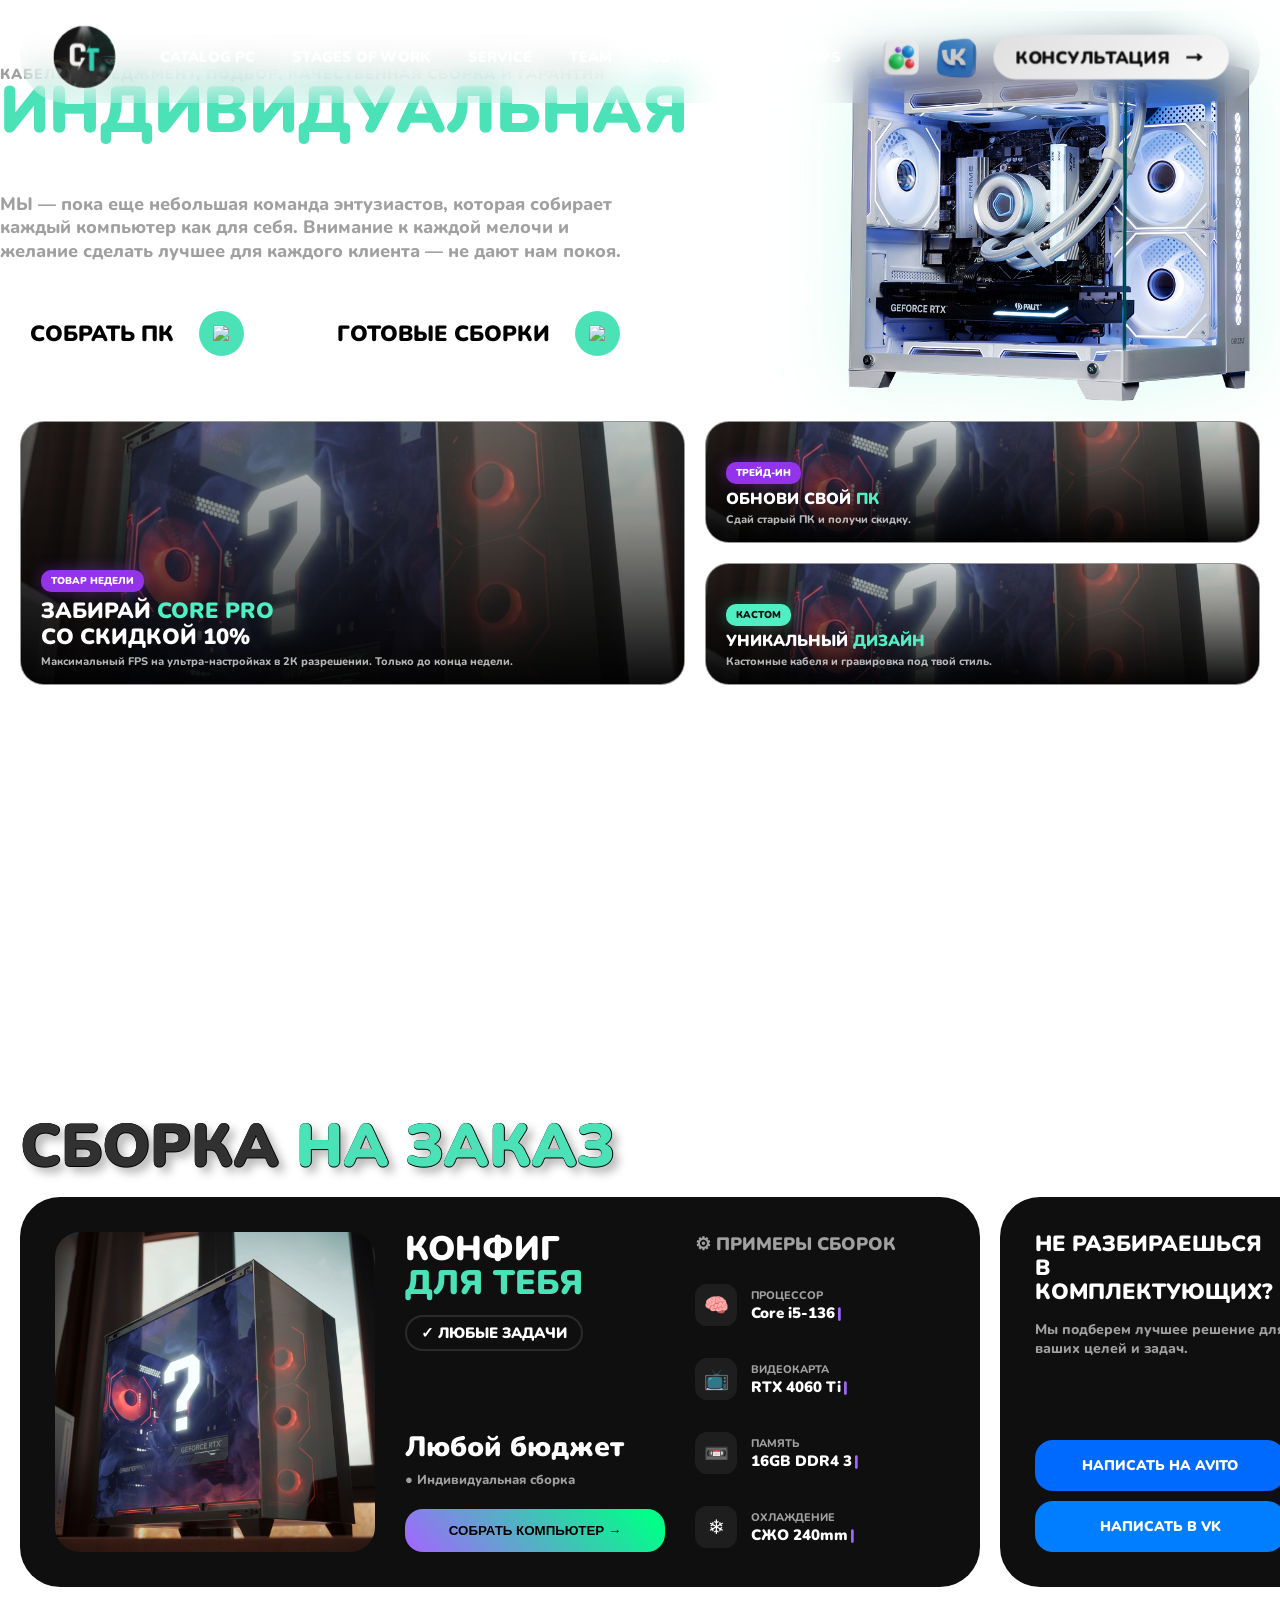
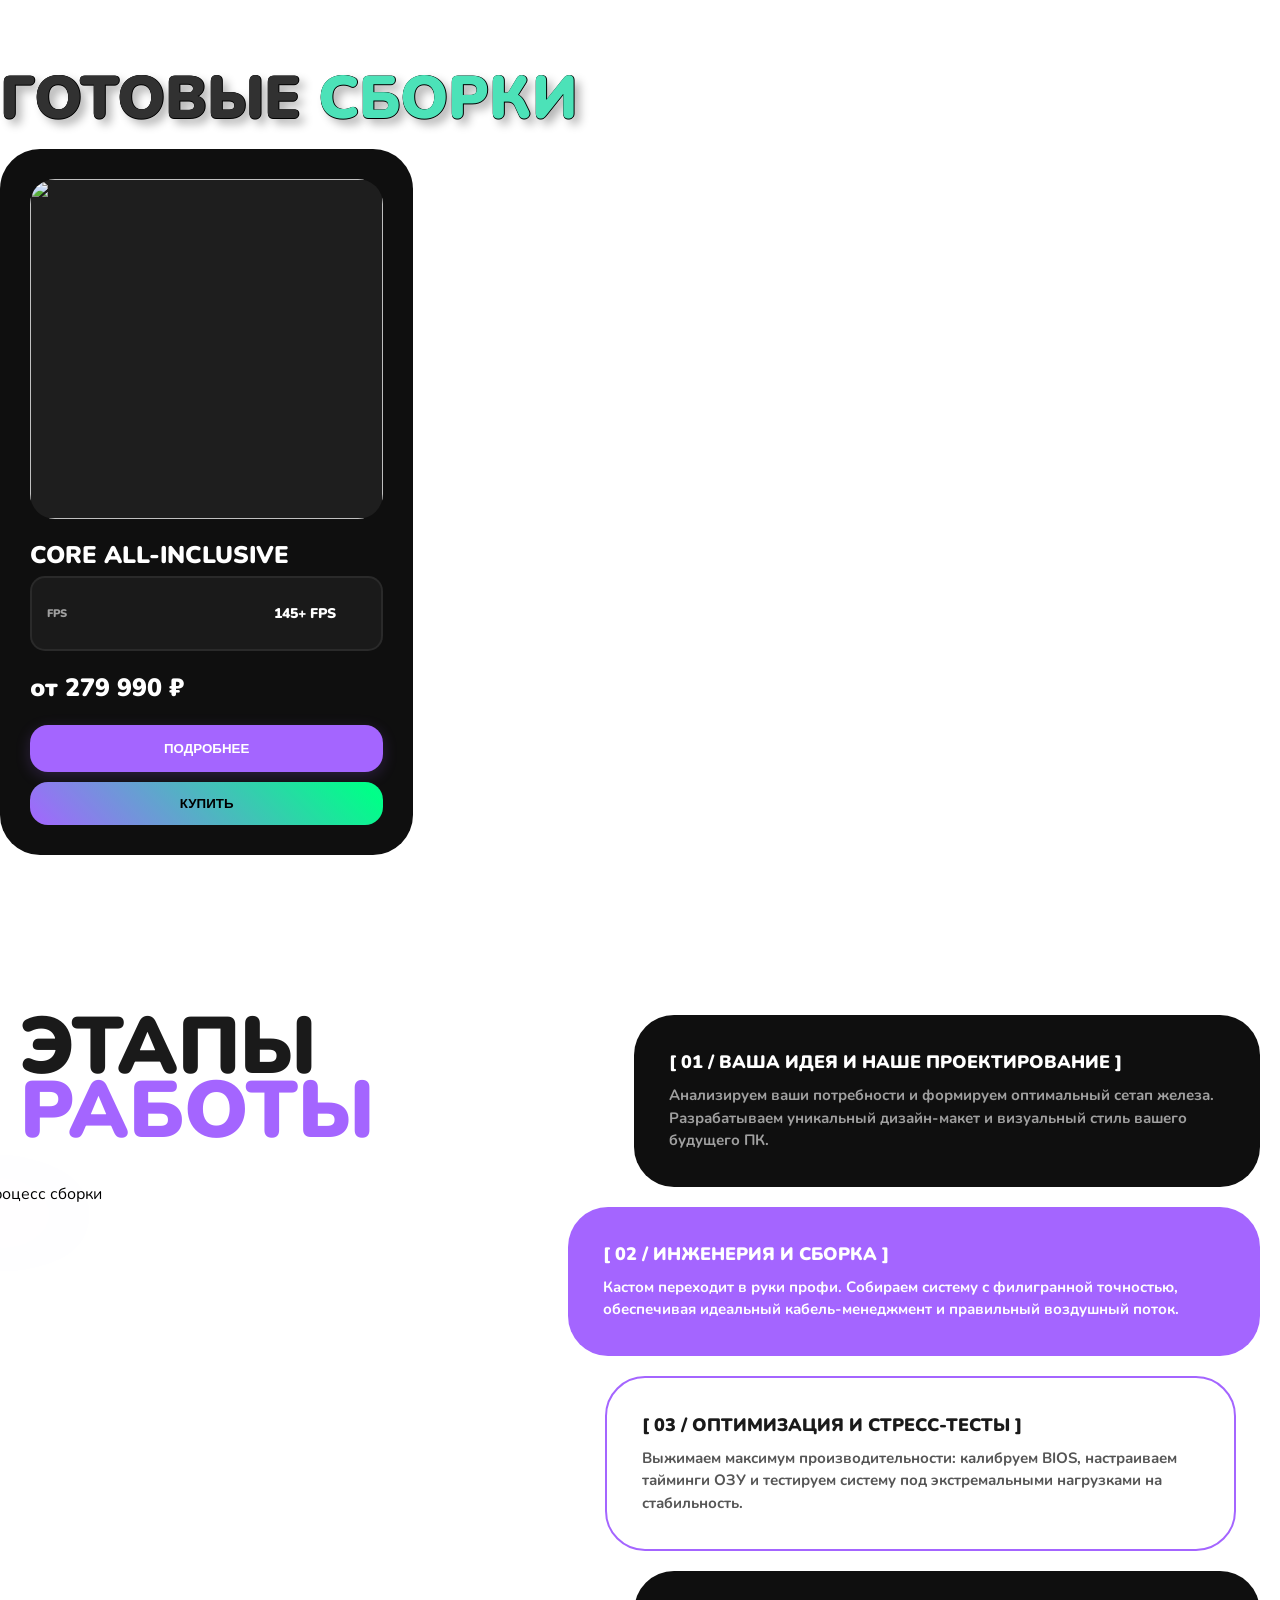
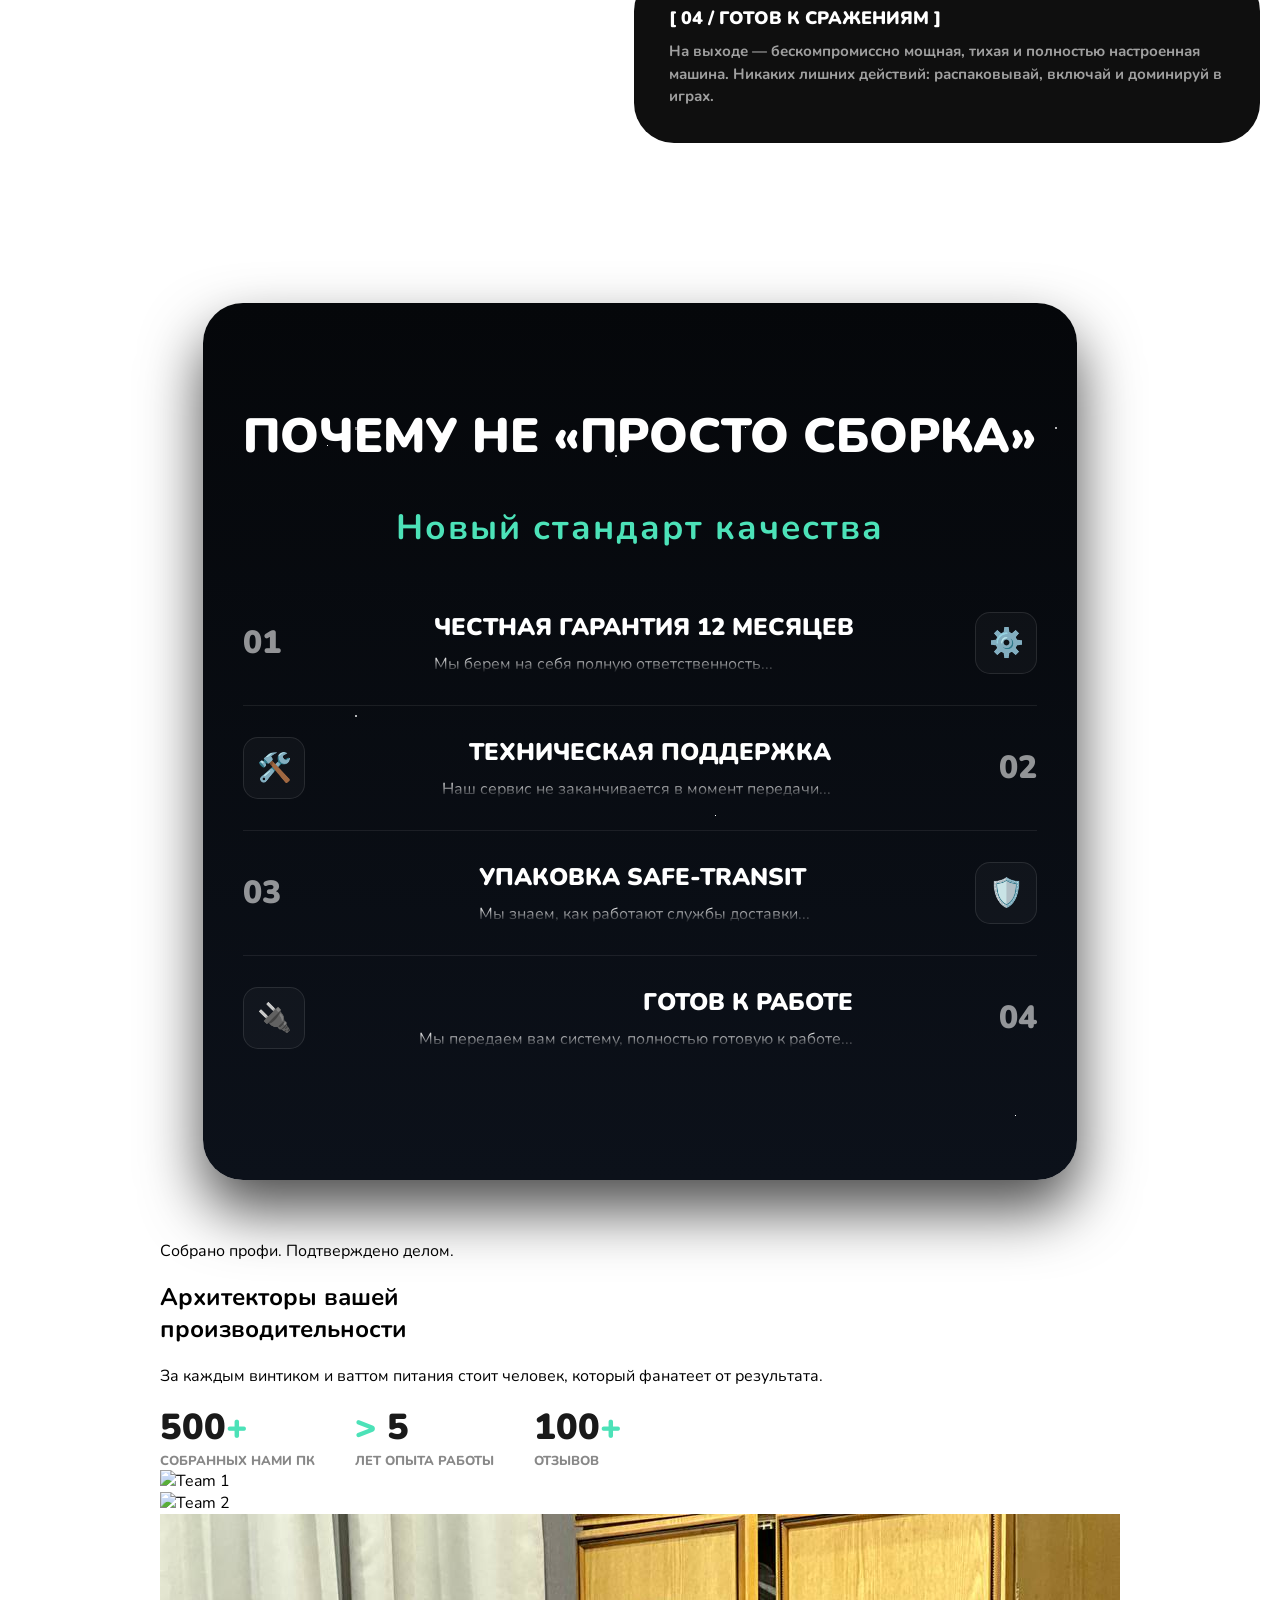
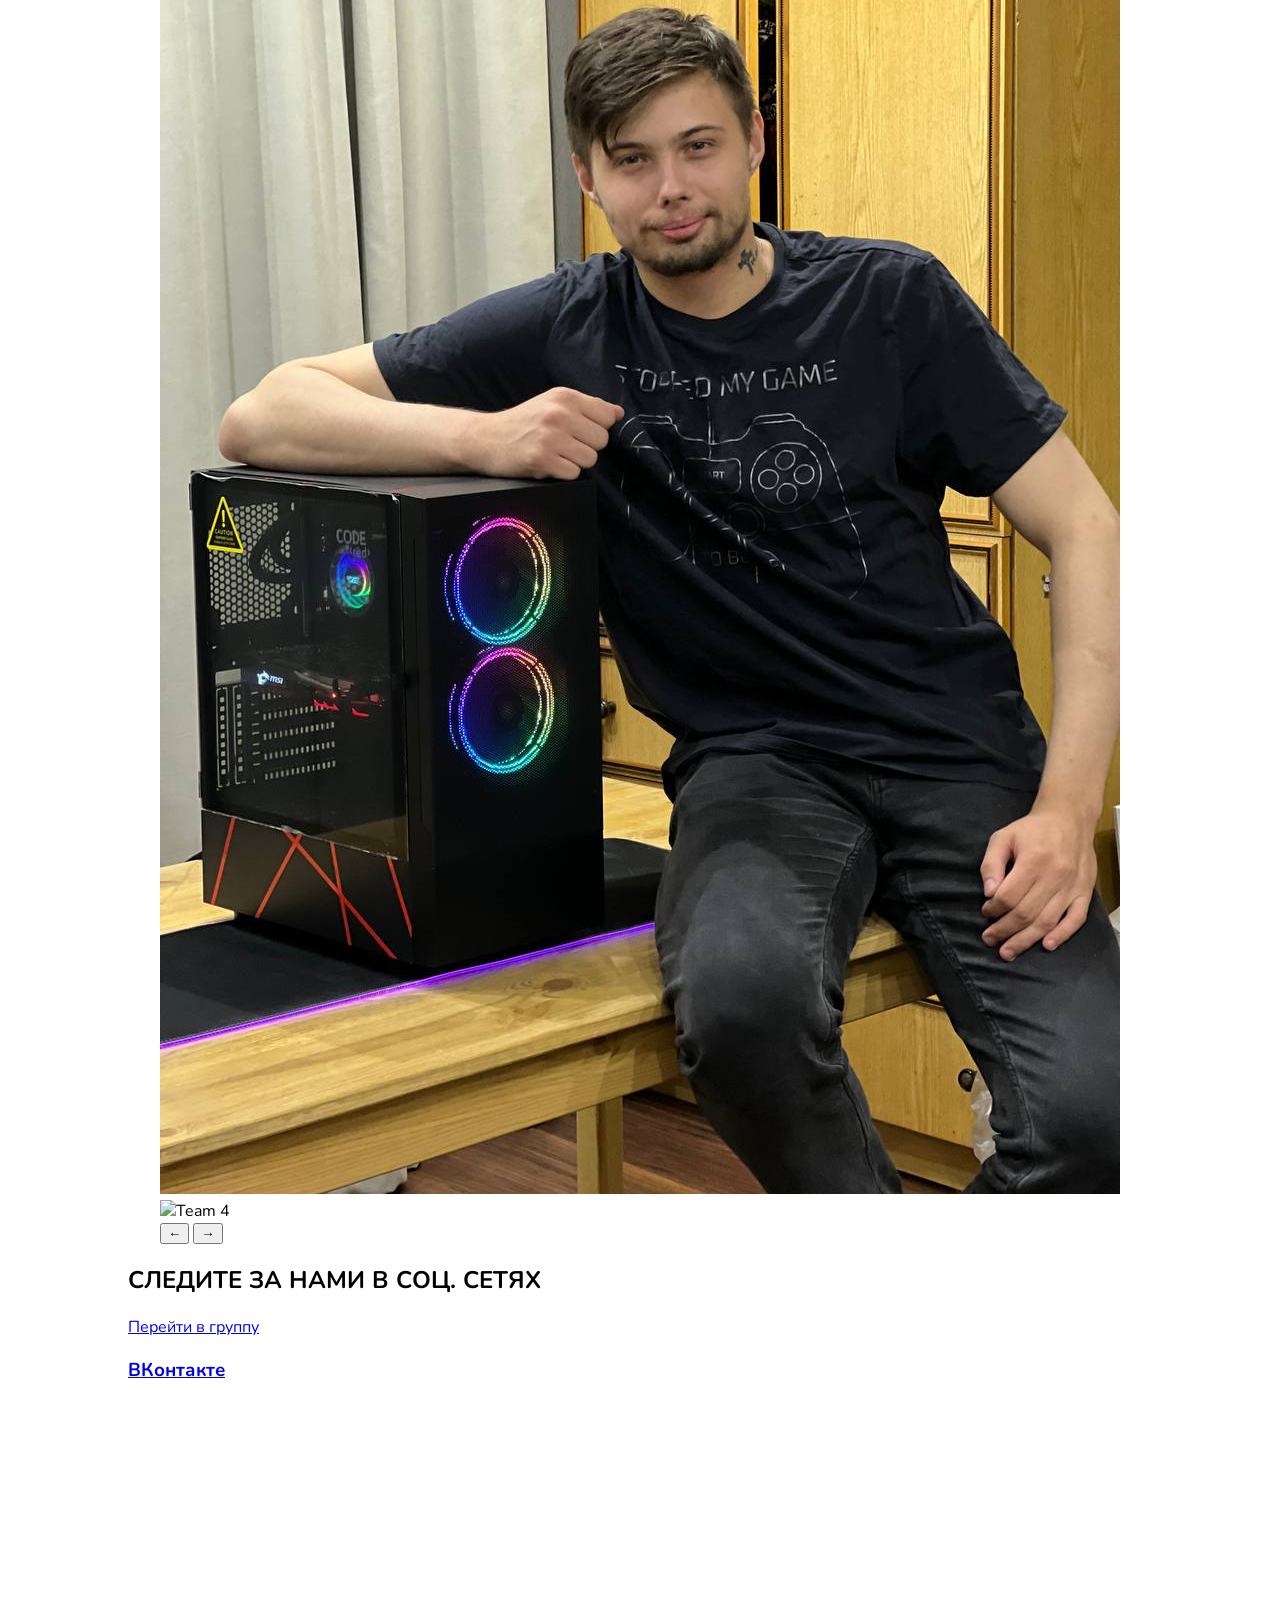
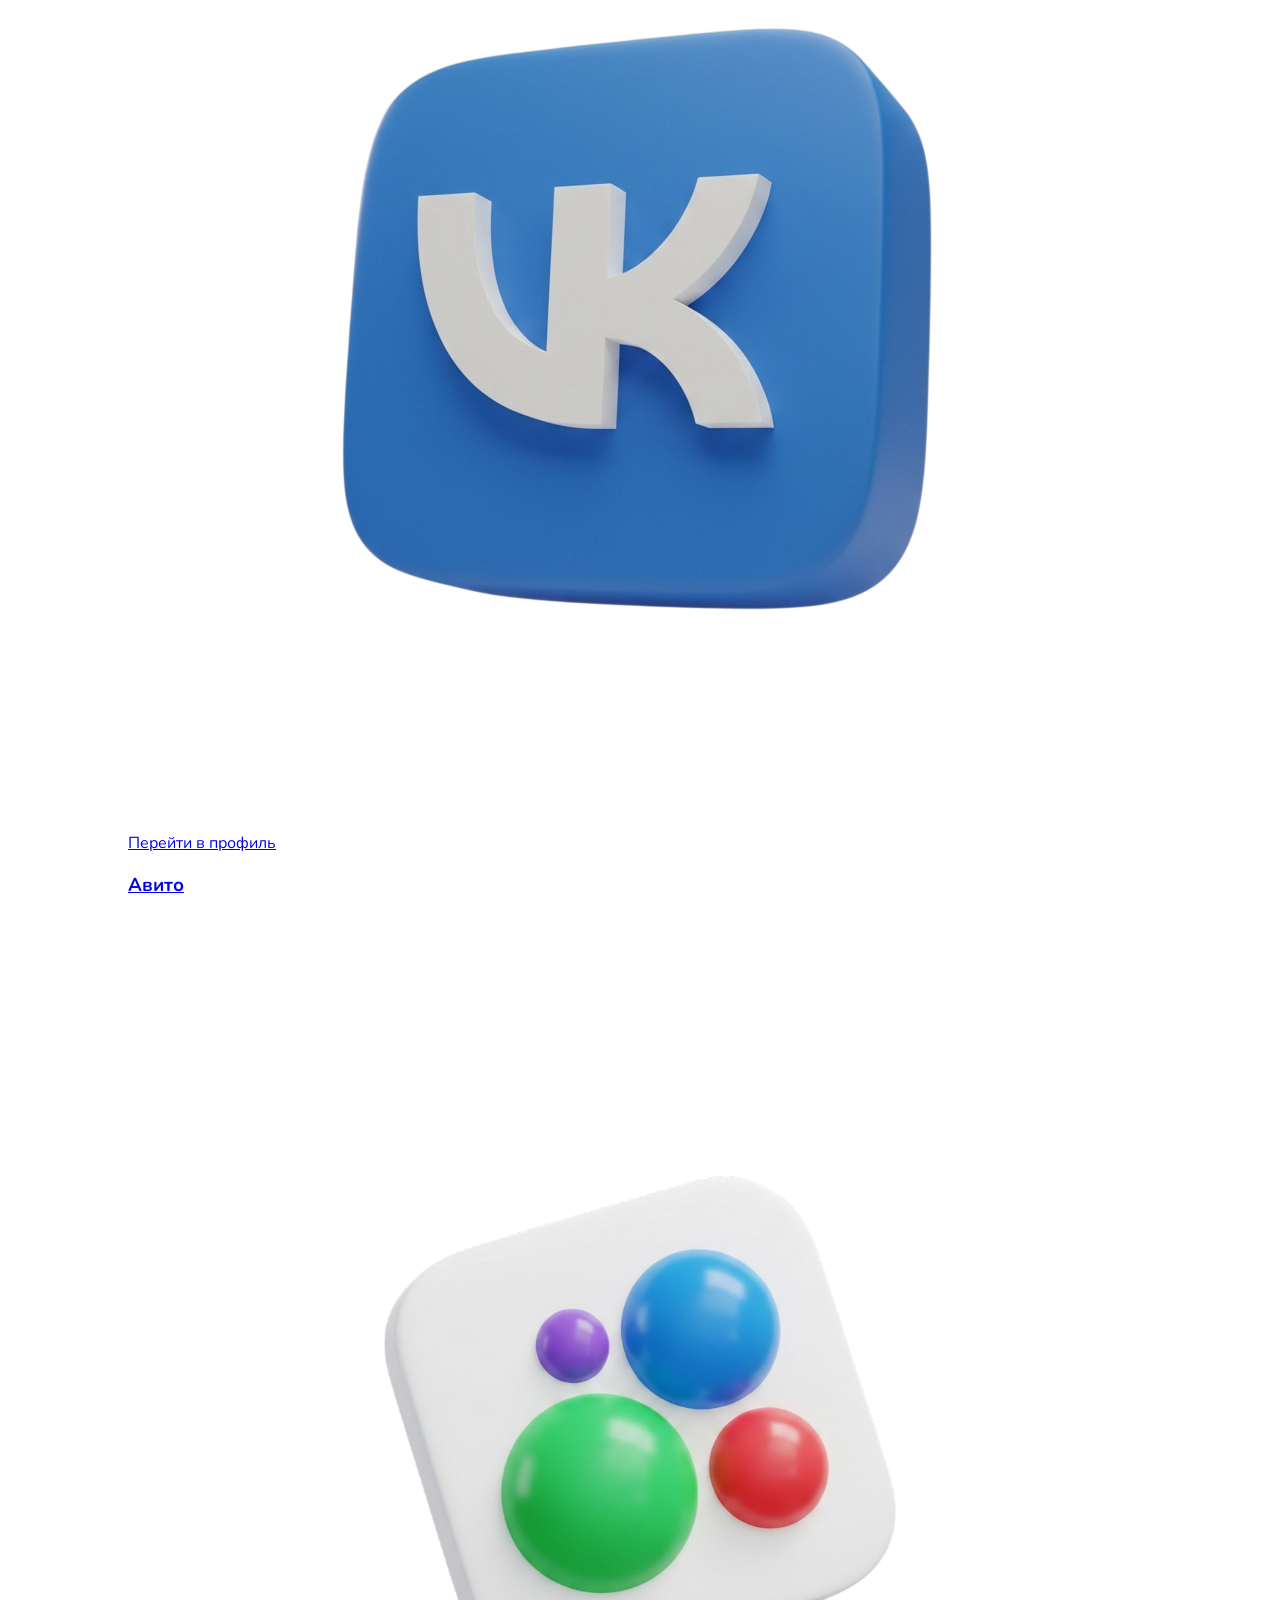
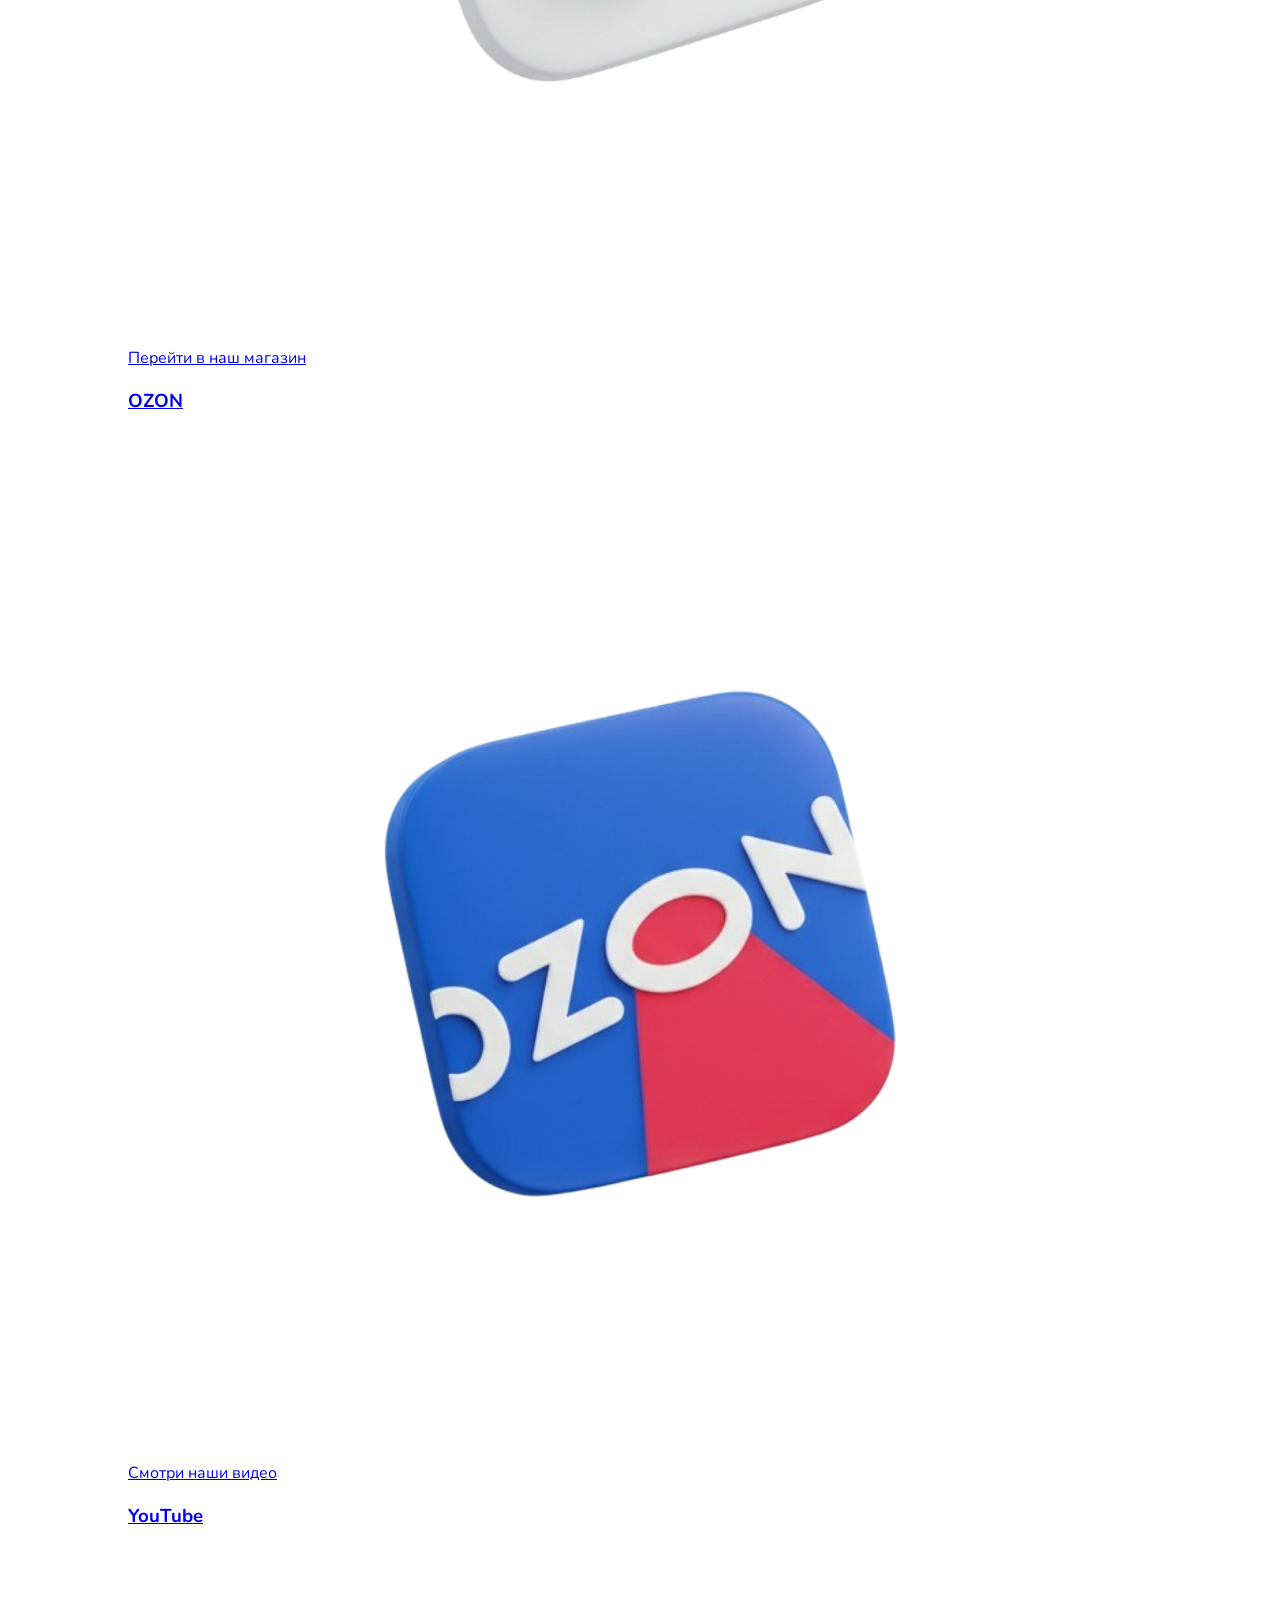
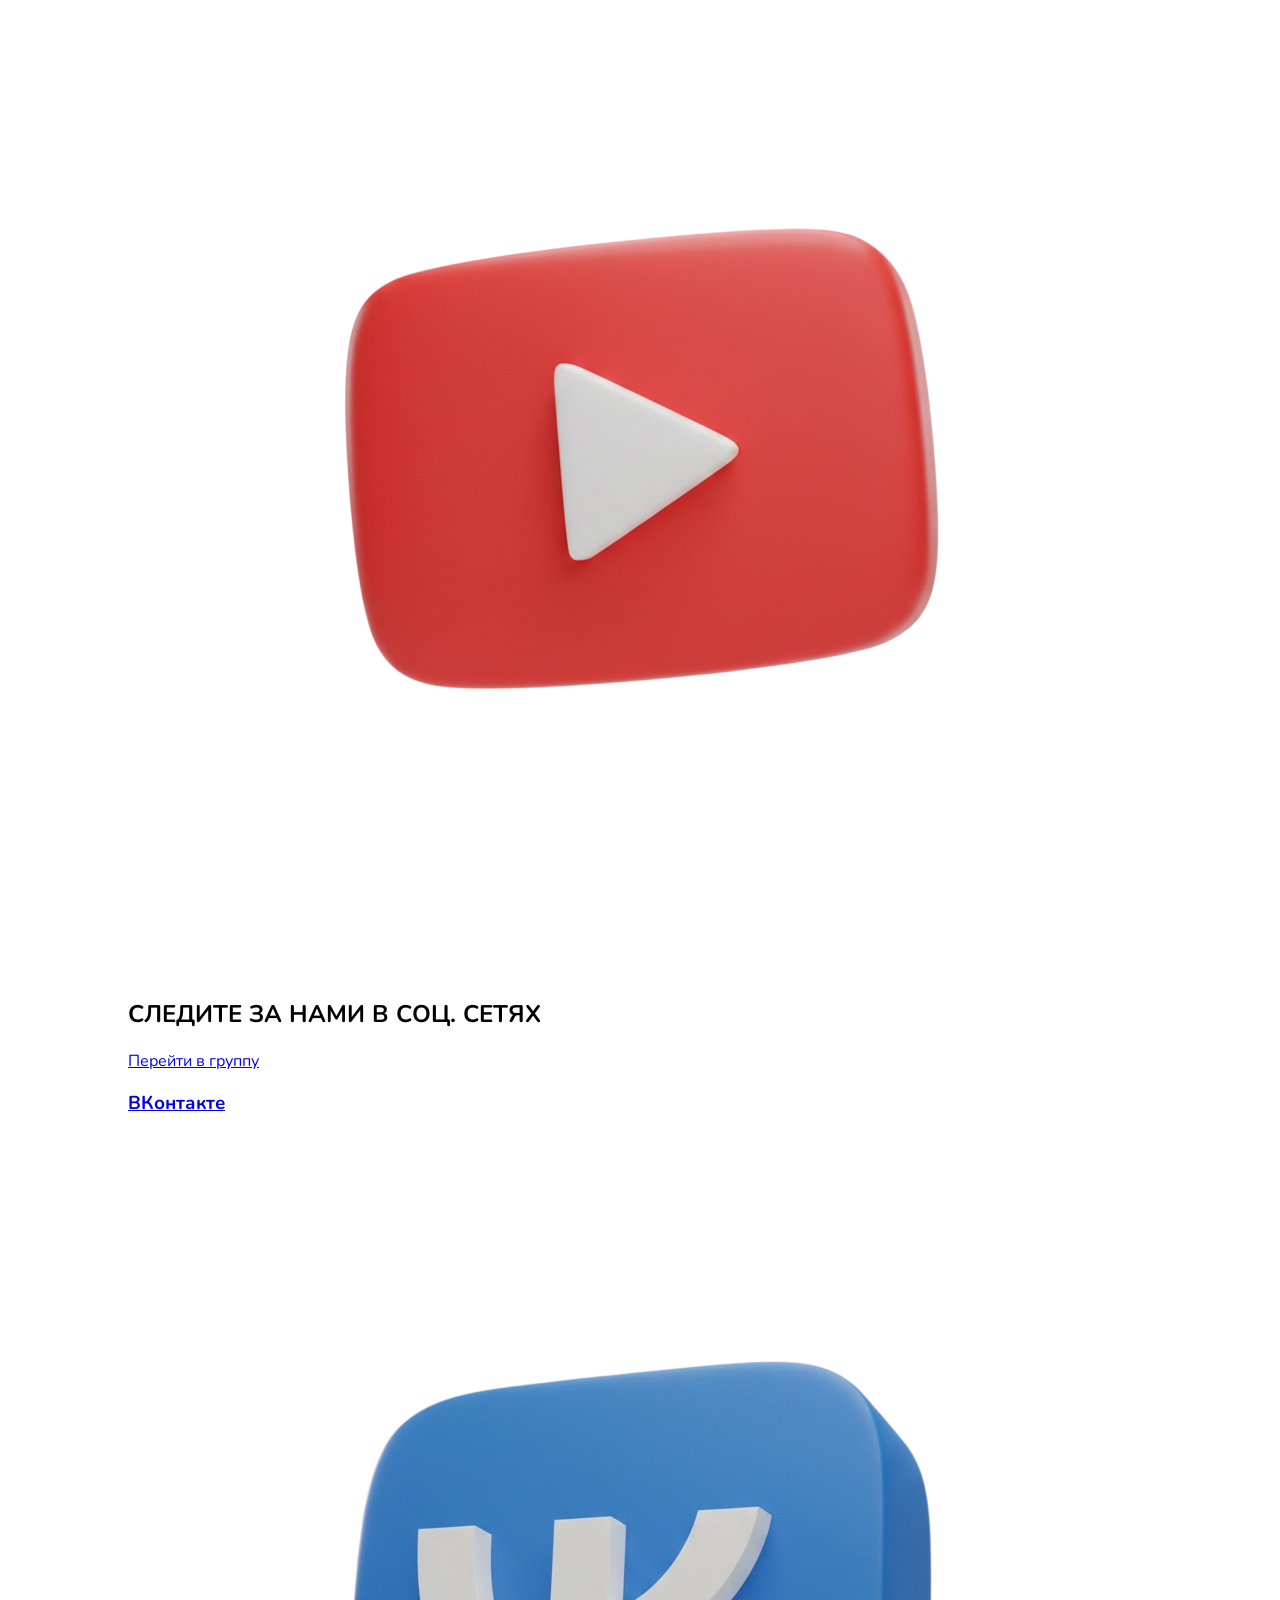
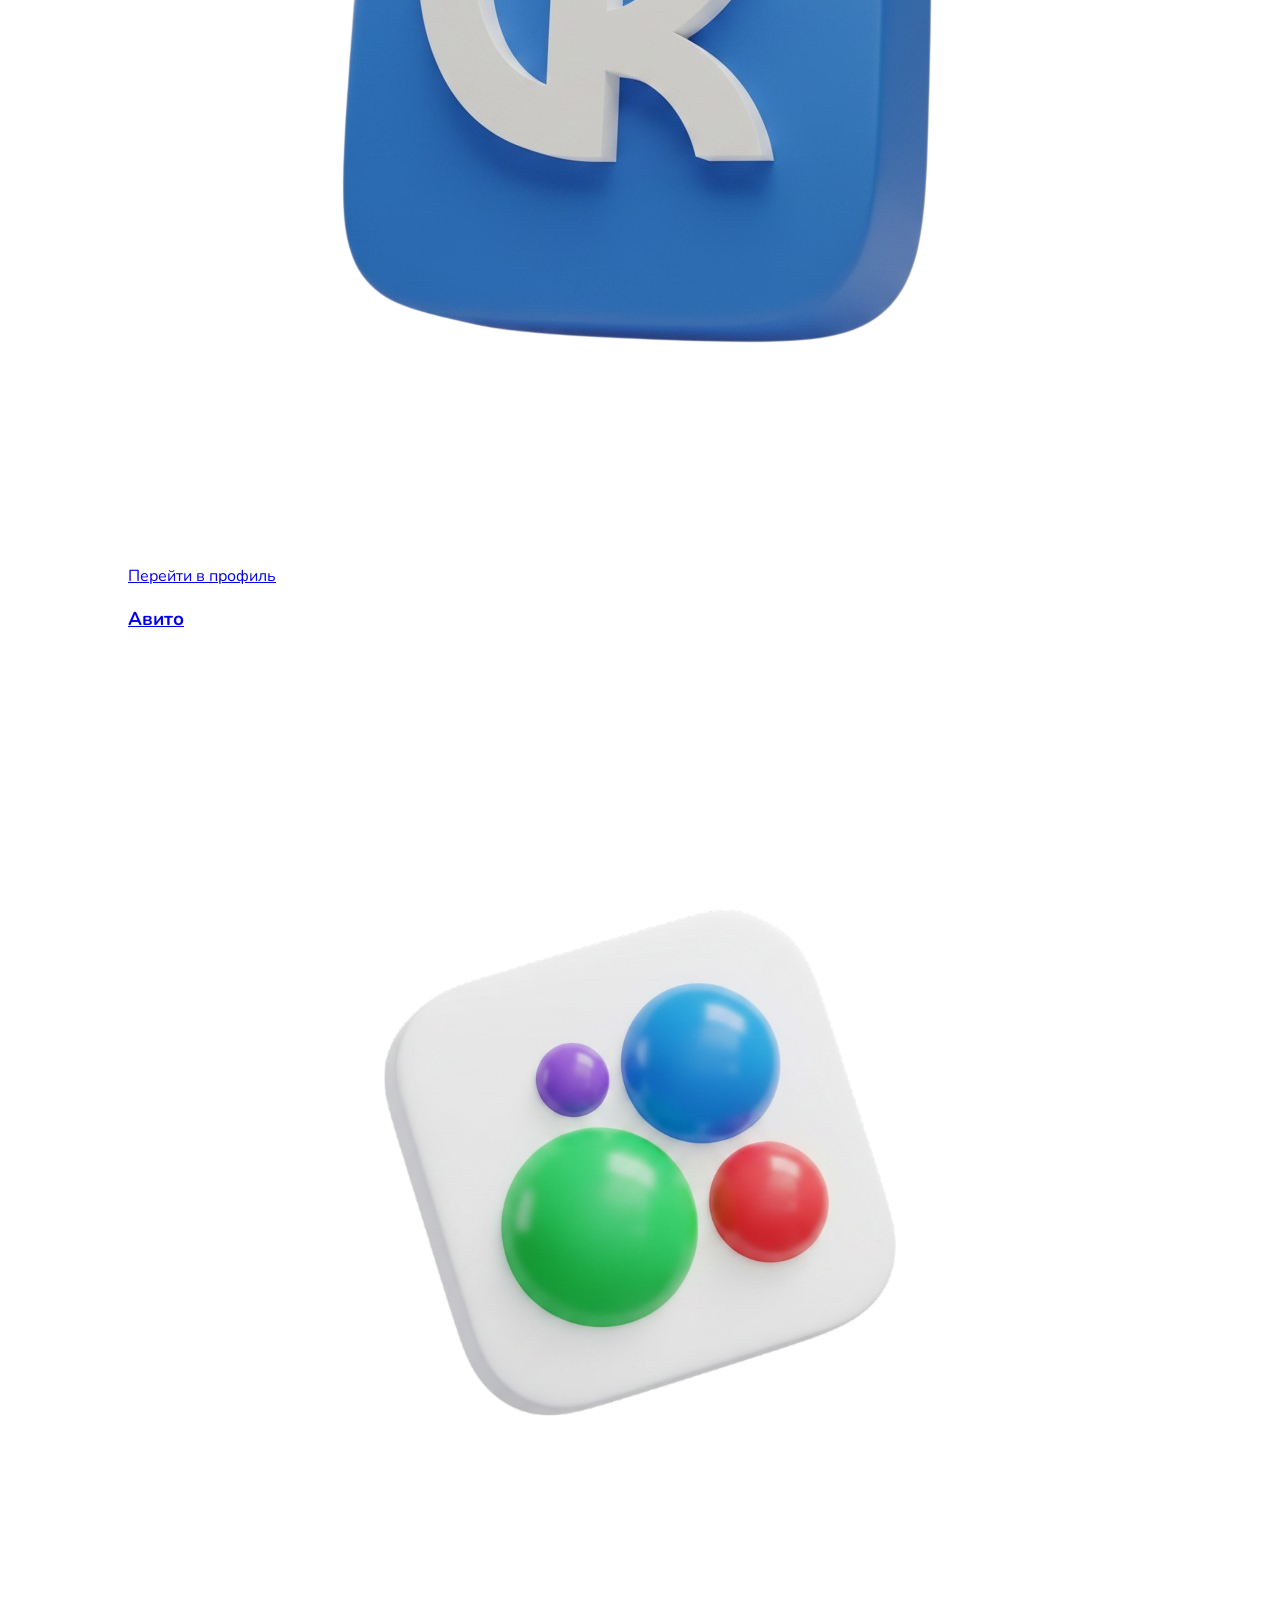
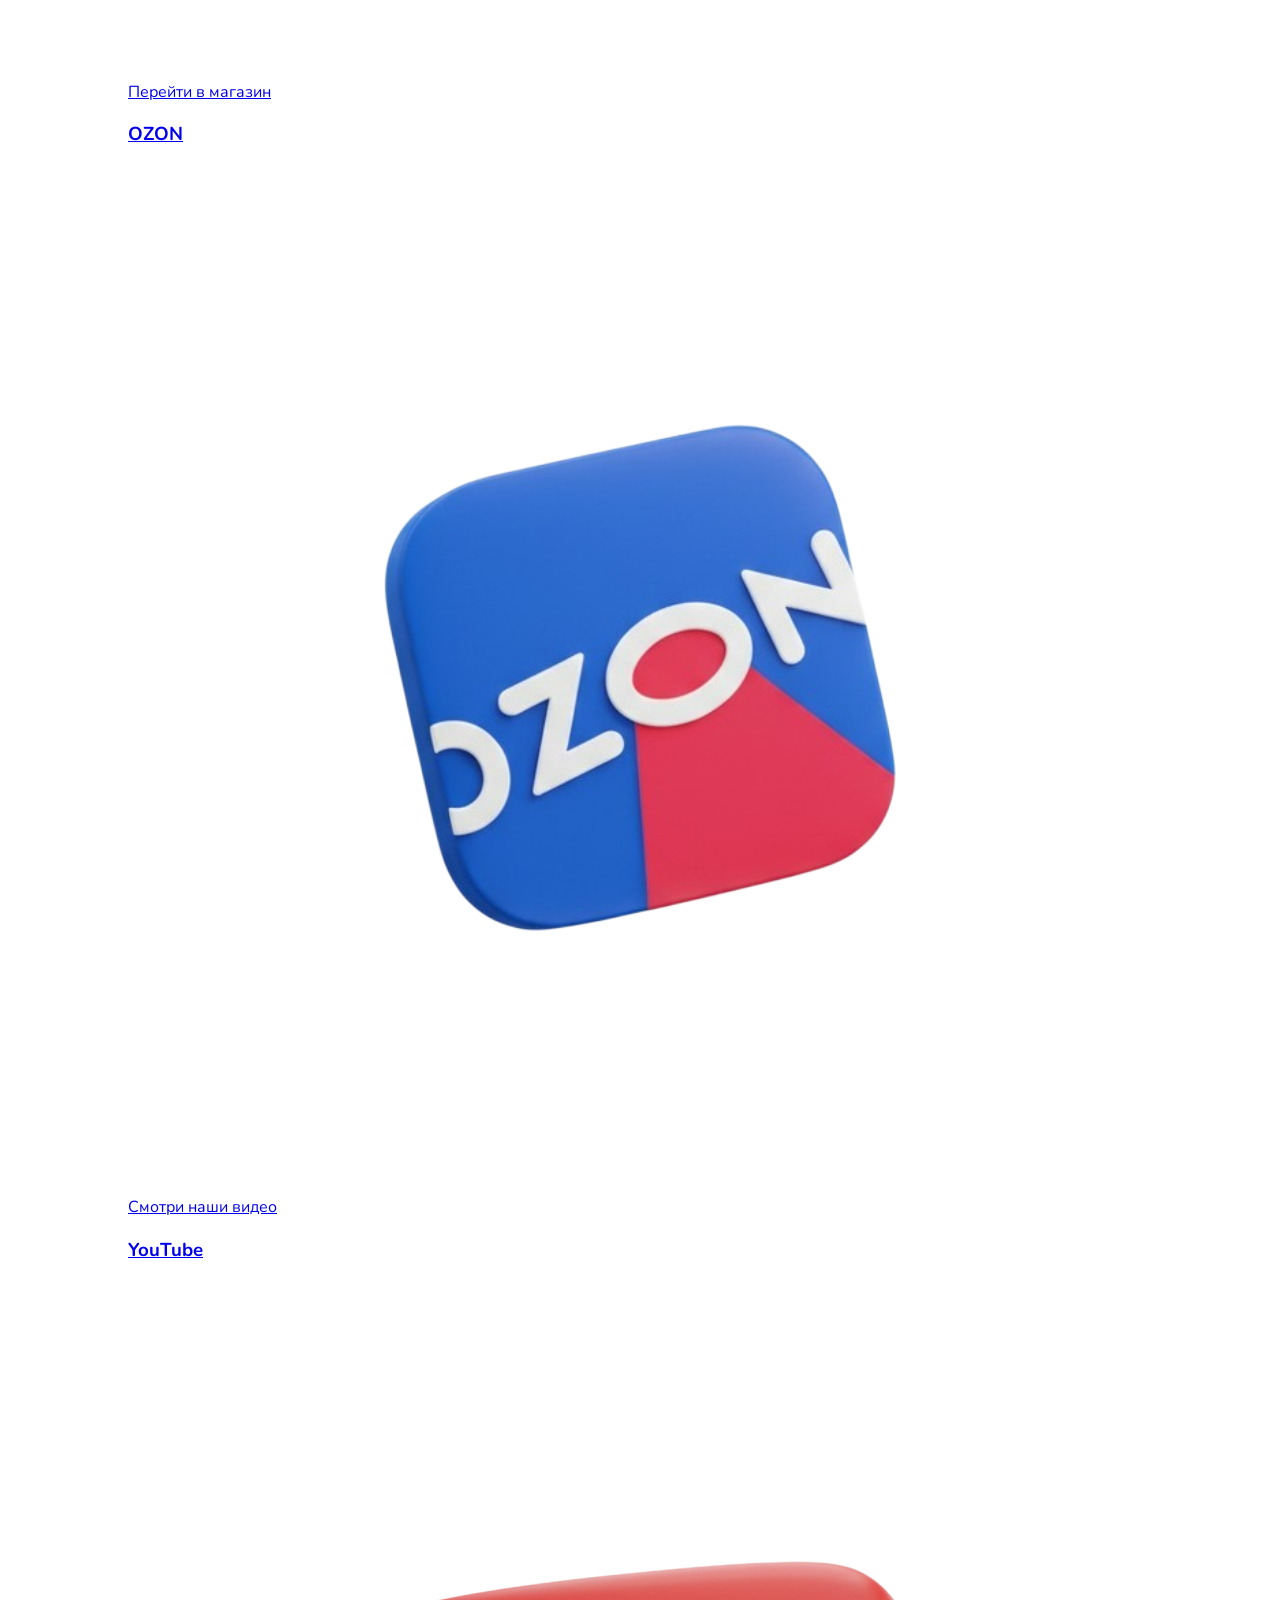
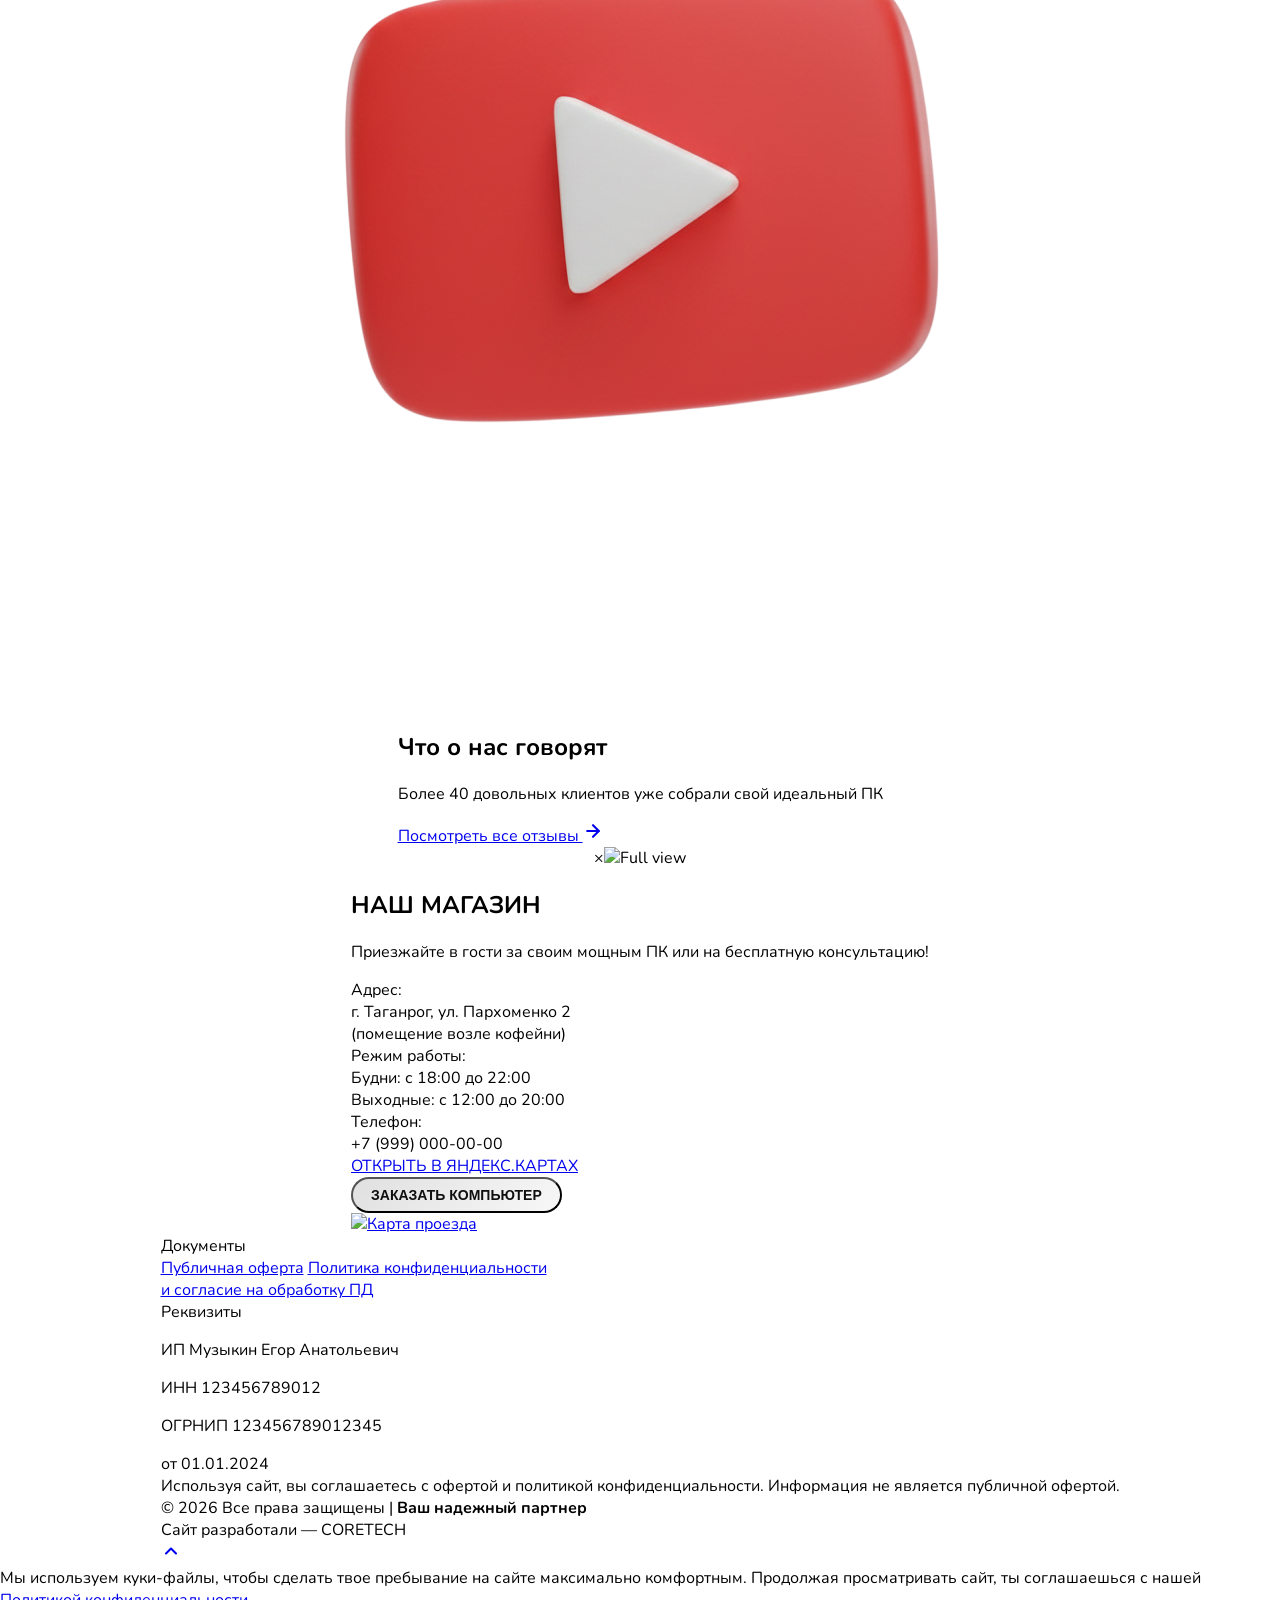
==== commit 784fd604: "123" ====
--- a/CORETECH_SITE/Web/Dev/Anton_Refactor/index.html
+++ b/CORETECH_SITE/Web/Dev/Anton_Refactor/index.html
@@ -1,374 +1,428 @@
 <!DOCTYPE html>
 <html lang="ru">
 <head>
-  <meta charset="UTF-8">
-  <meta name="viewport" content="width=device-width, initial-scale=1.0">
-  <title>Игровые компьютеры от CORETECH</title>
-  <link rel="icon" type="image/x-icon" href="/favicon.ico">
-  <link rel="icon" type="image/png" sizes="32x32" href="/favicon-32x32.png">
-  <link rel="icon" type="image/png" sizes="16x16" href="/favicon-16x16.png">
-  <link href="https://fonts.googleapis.com/css2?family=Nunito:wght@300;400;600;700;800;900&display=swap" rel="stylesheet">
-  <link rel="stylesheet" href="assets/css/style.css">
-  <script src="https://cdn.jsdelivr.net/npm/@emailjs/browser@4/dist/email.min.js"></script>
-  <script src="assets/js/main.js" defer></script>
+    <meta charset="UTF-8">
+    <meta name="viewport" content="width=device-width, initial-scale=1.0">
+    <title>Игровые компьютеры от CORETECH</title>
+    
+    <link rel="icon" type="image/x-icon" href="/favicon.ico">
+    <link rel="icon" type="image/png" sizes="32x32" href="/favicon-32x32.png">
+    <link rel="icon" type="image/png" sizes="16x16" href="/favicon-16x16.png">
+    
+    <link href="https://fonts.googleapis.com/css2?family=Nunito:wght@800;900&display=swap" rel="stylesheet">
+    <link rel="stylesheet" href="css/main.css">
 </head>
-<body class="index-page">
-
-  <div class="white-stars-background" id="js-stars-space"></div>
-  <div class="bg-container"><div class="main-background"></div></div>
-
-  <header class="site-header">
-    <div class="header-logo"><img src="images/logo_ct.png" alt="CT"></div>
-    <nav class="header-nav">
-      <a href="#block_catalog">Каталог ПК</a>
-      <a href="#block_stages">Этапы работы</a>
-      <a href="#block_service">Сервис</a>
-      <a href="#block_team">Команда</a>
-      <a href="#block_social">Контакты</a>
-      <a href="reviews.html">Отзывы</a>
-    </nav>
-    <div class="header-actions">
-      <div class="social-circle1"><a href="https://vk.com/coretech_pc" target="_blank" style="display:flex;width:100%;height:100%;align-items:center;justify-content:center;text-decoration:none;"><img src="images/mini_logo_avito.png" alt="Avito"></a></div>
-      <div class="social-circle2"><a href="https://vk.com/coretech_pc" target="_blank" style="display:flex;width:100%;height:100%;align-items:center;justify-content:center;text-decoration:none;"><img src="images/mini_logo_vk.png" alt="VK"></a></div>
-      <a href="#consult" class="btn-consult">Консультация <span>→</span></a>
-      <button class="mobile-menu-toggle" id="js-mobile-toggle" aria-label="Открыть меню"><span></span><span></span><span></span></button>
-    </div>
-  </header>
-
-  <div class="mobile-menu-overlay" id="js-mobile-menu">
-    <div class="mobile-menu-container">
-      <nav class="mobile-menu-nav">
-        <a href="#block_catalog" class="mobile-menu-link">Каталог ПК</a>
-        <a href="#block_stages_m" class="mobile-menu-link">Этапы работы</a>
-        <a href="#block_service" class="mobile-menu-link">Сервис</a>
-        <a href="#block_team" class="mobile-menu-link">Команда</a>
-        <a href="#block_contacts_m" class="mobile-menu-link">Контакты</a>
-        <a href="reviews.html" class="mobile-menu-link">Отзывы</a>
-        <div class="mobile-menu-action-wrapper"><a href="#block_consultation" class="mobile-menu-action-btn">Подобрать компьютер</a></div>
-      </nav>
-    </div>
-  </div>
-
-  <section class="hero-section">
-    <div class="hero-content">
-      <div class="hero-subtitle">Кабель-менеджмент, подбор, качественная сборка и гарантия</div>
-      <div class="hero-title">Индивидуальная</div>
-      <div class="hero-title2">Сборка компьютеров</div>
-      <div class="hero-description">МЫ — пока еще небольшая команда энтузиастов, которая собирает каждый компьютер как для себя. Внимание к каждой мелочи и желание сделать лучшее для каждого клиента — не дают нам покоя.</div>
-      <div class="hero-btns">
-        <a href="#config-title" class="btn-hero">Собрать ПК <div class="arrow-icon"><img src="https://cdn-icons-png.flaticon.com/512/545/545682.png" alt="->"></div></a>
-        <a href="#block_catalog" class="btn-hero">Готовые сборки <div class="arrow-icon"><img src="https://cdn-icons-png.flaticon.com/512/545/545682.png" alt="->"></div></a>
-      </div>
-    </div>  
-    <div class="hero-image"><img src="images/pc2.png" alt="Custom PC"></div>   
+<body>
+
+    <div class="white-stars-background" id="js-stars-space"></div>
+    <div class="bg-container"><div class="main-background"></div></div>
+
+    <header class="site-header">
+        <div class="header-logo"><img src="images/logo_ct.png" alt="CT"></div>
+        <nav class="header-nav">
+            <a href="index.html#block_catalog">Catalog PC</a>
+            <a href="index.html#block_stages">Stages of work</a>
+            <a href="index.html#block_service">Service</a>
+            <a href="index.html#block_team">Team</a>
+            <a href="index.html#block_social">Contacts</a>
+            <a href="reviews.html">Reviews</a>
+        </nav>
+        <div class="header-actions">
+            <div class="social-circle1">
+                <a href="https://vk.com/coretech_pc" target="_blank" style="display: flex; width: 100%; height: 100%; align-items: center; justify-content: center; text-decoration: none;">
+                    <img src="images/mini_logo_avito.png" alt="Avito">
+                </a>
+            </div>
+            <div class="social-circle2">
+                <a href="https://vk.com/coretech_pc" target="_blank" style="display: flex; width: 100%; height: 100%; align-items: center; justify-content: center; text-decoration: none;">
+                    <img src="images/mini_logo_vk.png" alt="VK">
+                </a>
+            </div>
+            <a href="#consult" class="btn-consult">Консультация <span>→</span></a>
+            <button class="mobile-menu-toggle" id="js-mobile-toggle" aria-label="Открыть меню">
+                <span></span><span></span><span></span>
+            </button>
+        </div>
+    </header>
+
+    <div class="mobile-menu-overlay" id="js-mobile-menu">
+        <div class="mobile-menu-container">
+            <nav class="mobile-menu-nav">
+                <a href="index.html#block_catalog" class="mobile-menu-link">Catalog PC</a>
+                <a href="index.html#block_stages_m" class="mobile-menu-link">Stages of work</a>
+                <a href="#block_service" class="mobile-menu-link">Service</a>
+                <a href="#block_team" class="mobile-menu-link">Team</a>
+                <a href="#block_contacts_m" class="mobile-menu-link">Contacts</a>
+                <a href="reviews.html" class="mobile-menu-link">Reviews</a>
+                <div class="mobile-menu-action-wrapper">
+                    <a href="#block_consultation" class="mobile-menu-action-btn">Подобрать компьютер</a>
+                </div>
+            </nav>
+        </div>
+    </div>
+
+    <section class="hero-section">
+        <div class="hero-content">
+            <div class="hero-subtitle">Кабель-менеджмент, подбор, качественная сборка и гарантия</div>
+            <div class="hero-title">Индивидуальная</div>
+            <div class="hero-title2">Сборка компьютеров</div>
+            <div class="hero-description">МЫ — пока еще небольшая команда энтузиастов, которая собирает каждый компьютер как для себя. Внимание к каждой мелочи и желание сделать лучшее для каждого клиента — не дают нам покоя.</div>
+            <div class="hero-btns">
+                <a href="#config-title" class="btn-hero">Собрать ПК<div class="arrow-icon"><img src="https://cdn-icons-png.flaticon.com/512/545/545682.png" alt="->"></div></a>
+                <a href="index.html#block_catalog" class="btn-hero">Готовые сборки<div class="arrow-icon"><img src="https://cdn-icons-png.flaticon.com/512/545/545682.png" alt="->"></div></a>
+            </div>
+        </div>  
+        <div class="hero-image"><img src="images/pc2.png" alt="Custom PC"></div>   
+        
+        <div class="promo-container">
+            <div class="promo-grid">
+                <div class="promo-card big-card">
+                    <img src="images/pc1.jpg" alt="Акция" class="promo-img">
+                    <div class="promo-overlay"></div>
+                    <div class="promo-content">
+                        <div class="promo-badge">Товар недели</div>
+                        <h3 class="promo-title">Забирай <span>CORE PRO</span><br>со скидкой 10%</h3>
+                        <p class="promo-desc">Максимальный FPS на ультра-настройках в 2К разрешении. Только до конца недели.</p>
+                    </div>
+                </div>
+                <div class="promo-right-column">
+                    <div class="promo-card">
+                        <img src="images/pc1.jpg" alt="Трейд-ин" class="promo-img">
+                        <div class="promo-overlay"></div>
+                        <div class="promo-content">
+                            <div class="promo-badge">Трейд-ин</div>
+                            <h3 class="promo-title">Обнови свой <span>ПК</span></h3>
+                            <p class="promo-desc">Сдай старый ПК и получи скидку.</p>
+                        </div>
+                    </div>
+                    <div class="promo-card">
+                        <img src="images/pc1.jpg" alt="Кастомизация" class="promo-img">
+                        <div class="promo-overlay"></div>
+                        <div class="promo-content">
+                            <div class="promo-badge">Кастом</div>
+                            <h3 class="promo-title">Уникальный <span>дизайн</span></h3>
+                            <p class="promo-desc">Кастомные кабеля и гравировка под твой стиль.</p>
+                        </div>
+                    </div>
+                </div>
+            </div>
+        </div>
+    </section>
+
+    <section class="m-hero-section-standalone">
+        <div class="m-hero-inner-container">
+            <div class="m-hero-img-centered"><img src="images/pc2.png" alt="Игровой ПК"></div>
+            <div class="m-hero-text-block">
+                <span class="m-hero-lbl">Игровые компьютеры от CORETECH</span>
+                <h1 class="m-hero-t1">Мощные решения</h1>
+                <h2 class="m-hero-t2">для любых задач</h2>
+                <p class="m-hero-tx-desc">Мы создаем индивидуальные конфигурации ПК, которые выжимают максимум FPS в любых современных играх и обеспечивают стабильность в тяжелом софте.</p>
+            </div>
+            <div class="m-hero-btns-box">
+                <a href="#catalog" class="m-btn-hero-click">Открыть каталог<div class="m-arrow-circle"><img src="images/arrow_icon.png" alt="→"></div></a>
+                <a href="#configurator" class="m-btn-hero-sec">Конфигуратор</a>
+            </div>
+            <div class="m-hero-promo-grid">
+                <div class="m-promo-card-wide">
+                    <div>
+                        <span class="m-promo-badge">Конфиг для тебя</span>
+                        <h3 class="m-promo-title">Индивидуальный подбор</h3>
+                        <p class="m-promo-desc">Соберем компьютер под твои задачи и бюджет за 3 дня</p>
+                    </div>
+                    <a href="#consult" class="m-promo-link">Рассчитать ПК <span>→</span></a>
+                </div>
+                <div class="m-promo-subrow">
+                    <div class="m-promo-card-small">
+                        <h3 class="m-small-promo-title">АКЦИЯ МЕСЯЦА</h3>
+                        <p class="m-small-promo-desc">Настройка и Windows 11 Pro в подарок!</p>
+                    </div>
+                    <div class="m-promo-card-small m-purple-border">
+                        <h3 class="m-small-promo-title">ДОСТАВКА</h3>
+                        <p class="m-small-promo-desc">Бережная доставка по всей РФ бесплатно</p>
+                    </div>
+                </div>
+            </div>
+        </div>
+    </section>
+
+    <div class="container" id="config-title">
+        <h1 class="d-config-title">СБОРКА<span> НА ЗАКАЗ</span></h1>
+        <h1 class="m-config-title">СБОРКА<span> НА ЗАКАЗ</span></h1>
+        <div class="widgets-wrapper">
+            <div class="card main-widget">
+                <div class="pc-image-container"><img src="images/pc1.jpg" alt="PC Image"></div>
+                <div class="config-info">
+                    <div><h2>КОНФИГ<br><span>ДЛЯ ТЕБЯ</span></h2><div class="badge">✓ ЛЮБЫЕ ЗАДАЧИ</div></div>
+                    <div>
+                        <div class="price-text">Любой бюджет</div>
+                        <div class="sub-text">● Индивидуальная сборка</div>
+                        <div class="btn-anchor"><button class="btn-purple">Собрать компьютер <span>→</span></button></div>
+                    </div>
+                </div>
+                <div class="specs-list">
+                    <div class="specs-header">⚙ ПРИМЕРЫ СБОРОК</div>
+                    <div class="spec-item"><div class="spec-icon">🧠</div><div><div class="spec-label">ПРОЦЕССОР</div><div class="spec-value" id="cpu-val"></div></div></div>
+                    <div class="spec-item"><div class="spec-icon">📺</div><div><div class="spec-label">ВИДЕОКАРТА</div><div class="spec-value" id="gpu-val"></div></div></div>
+                    <div class="spec-item"><div class="spec-icon">📼</div><div><div class="spec-label">ПАМЯТЬ</div><div class="spec-value" id="ram-val"></div></div></div>
+                    <div class="spec-item"><div class="spec-icon">❄</div><div><div class="spec-label">ОХЛАЖДЕНИЕ</div><div class="spec-value" id="cool-val"></div></div></div>
+                </div>
+            </div>
+            <div class="card side-widget">
+                <div><h3>Не разбираешься<br>в комплектующих?</h3><p>Мы подберем лучшее решение для ваших целей и задач.</p></div>
+                <div class="social-buttons">
+                    <a href="https://vk.com/coretech_pc" class="btn-social avito">Написать на Avito</a>
+                    <a href="https://vk.com/coretech_pc" class="btn-social vk">Написать в VK</a>
+                </div>
+            </div>
+        </div>
+    </div>
+
+    <section id="block_catalog" class="catalog-section">
+        <h1 class="d-config-title">ГОТОВЫЕ<span> СБОРКИ</span></h1>
+        <h1 class="m-config-title">ГОТОВЫЕ<span> СБОРКИ</span></h1>
+        <div class="catalog-grid" id="js-catalog-grid"></div>
+    </section>
+
+    <div id="infoModal" class="custom-modal">
+        <div class="modal-content">
+            <span class="close-modal" onclick="closeModal()">&times;</span>
+            <div id="modalTitle" class="modal-title">Инфо</div>
+            <div id="modalDataContainer"></div>
+        </div>
+    </div>
+    <div id="gBuyModal" class="g-modal-overlay">
+        <div class="g-modal-body">
+            <div style="position:absolute; top:20px; right:20px; cursor:pointer; font-size:24px; font-weight:bold;" onclick="gCloseBuy()">×</div>
+            <h2>Оформление</h2>
+            <p style="font-size:14px; margin-bottom:15px;">Текст вашей заявки:</p>
+            <div class="g-copy-area" id="gOrderText"></div>
+            <div class="g-btn-row" style="margin-bottom: 25px;">
+                <button class="g-action-btn g-btn-copy" onclick="gCopyText()"><span id="gCopyStatus">КОПИРОВАТЬ</span></button>
+                <a href="#" class="g-action-btn">Напишите нам<br>на AVITO</a>
+                <a href="#" class="g-action-btn">Напишите <br>нам в VK</a>
+            </div>
+        </div>
+    </div>
+
+    <section class="steps-section steps-desktop-only" id="block_stages">
+        <div class="steps-visual">
+            <h2>Этапы<br><span>Работы</span></h2>
+            <img src="images/comp gl.png" alt="Процесс сборки" class="steps-pc-image">
+        </div>
+        <div class="steps-content">
+            <div class="step-item step-01"><span class="step-number">[ 01 / ВАША ИДЕЯ И НАШЕ ПРОЕКТИРОВАНИЕ ]</span><p class="step-description">Анализируем ваши потребности и формируем оптимальный сетап железа. Разрабатываем уникальный дизайн-макет и визуальный стиль вашего будущего ПК.</p></div>
+            <div class="step-item step-02"><span class="step-number">[ 02 / ИНЖЕНЕРИЯ И СБОРКА ]</span><p class="step-description">Кастом переходит в руки профи. Собираем систему с филигранной точностью, обеспечивая идеальный кабель-менеджмент и правильный воздушный поток.</p></div>
+            <div class="step-item step-03"><span class="step-number">[ 03 / ОПТИМИЗАЦИЯ И СТРЕСС-ТЕСТЫ ]</span><p class="step-description">Выжимаем максимум производительности: калибруем BIOS, настраиваем тайминги ОЗУ и тестируем систему под экстремальными нагрузками на стабильность.</p></div>
+            <div class="step-item step-04"><span class="step-number">[ 04 / ГОТОВ К СРАЖЕНИЯМ ]</span><p class="step-description">На выходе — бескомпромиссно мощная, тихая и полностью настроенная машина. Никаких лишних действий: распаковывай, включай и доминируй в играх.</p></div>
+        </div>
+    </section>
+
+    <section class="steps-mobile-only" id="block_stages_m">
+        <div class="m-steps-section">
+            <div class="m-steps-container">
+                <h2 class="m-steps-title">Этапы <span>Работы</span></h2>
+                <div class="m-steps-img-top"><img src="images/pc3.png" alt="Процесс сборки"></div>
+                <div class="m-step-box m-step-01 m-left"><span class="m-step-box-num">[ 01 / ПРОЕКТИРОВАНИЕ ]</span><p class="m-step-box-desc">Анализируем ваши потребности...</p></div>
+                <div class="m-step-box m-step-02 m-right"><span class="m-step-box-num">[ 02 / СБОРКА ]</span><p class="m-step-box-desc">Кастом переходит в руки профи...</p></div>
+                <div class="m-step-box m-step-03 m-left"><span class="m-step-box-num">[ 03 / СТРЕСС-ТЕСТЫ ]</span><p class="m-step-box-desc">Выжимаем максимум...</p></div>
+                <div class="m-step-box m-step-04 m-right"><span class="m-step-box-num">[ 04 / ГОТОВ К СРАЖЕНИЯМ ]</span><p class="m-step-box-desc">На выходе мощная машина...</p></div>
+            </div>
+        </div>
+    </section>
+
+    <section class="value-proposition-container" id="block_service">
+        <div class="value-proposition">
+            <div class="stars-layer s1"></div><div class="stars-layer s2"></div><div class="stars-layer s3"></div>
+            <div class="vp-header">
+                <h2>Почему не «просто сборка»</h2>
+                <p>Новый стандарт качества</p>
+            </div>
+            <div class="vp-grid">
+                <div class="vp-row">
+                    <div class="vp-number">01</div>
+                    <div class="vp-info"><h3>Честная гарантия 12 месяцев</h3><p>Мы берем на себя полную ответственность...</p></div>
+                    <div class="vp-icon">⚙️</div>
+                </div>
+                <div class="vp-row reverse">
+                    <div class="vp-number">02</div>
+                    <div class="vp-info"><h3>Техническая поддержка</h3><p>Наш сервис не заканчивается в момент передачи...</p></div>
+                    <div class="vp-icon">🛠️</div>
+                </div>
+                <div class="vp-row">
+                    <div class="vp-number">03</div>
+                    <div class="vp-info"><h3>Упаковка Safe-Transit</h3><p>Мы знаем, как работают службы доставки...</p></div>
+                    <div class="vp-icon">🛡️</div>
+                </div>
+                <div class="vp-row reverse">
+                    <div class="vp-number">04</div>
+                    <div class="vp-info"><h3>Готов к работе</h3><p>Мы передаем вам систему, полностью готовую к работе...</p></div>
+                    <div class="vp-icon">🔌</div>
+                </div>
+            </div>
+        </div>
+    </section>
+
+    <section class="team-section" id="block_team">
+        <div class="team-container">
+            <div class="team-info">
+                <span class="team-label">Собрано профи. Подтверждено делом.</span>
+                <h2 class="team-title">Архитекторы вашей<br>производительности</h2>
+                <p class="team-description">За каждым винтиком и ваттом питания стоит человек, который фанатеет от результата.</p>
+                <div class="team-stats">
+                    <div style="display: flex; gap: 40px;">
+                        <div><div style="font-size: 36px; font-weight: 900; color: #1a1a1a;">500<span style="color: var(--accent-mint, #7B61FF);">+</span></div><div style="font-size: 13px; font-weight: 800; color: #888; text-transform: uppercase;">собранных нами ПК</div></div>
+                        <div><div style="font-size: 36px; font-weight: 900; color: #4ce2b8;"> > <span style="color: hsl(0, 0%, 10%);">5</span></div><div style="font-size: 13px; font-weight: 800; color: #888; text-transform: uppercase;">лет опыта работы</div></div>
+                        <div><div style="font-size: 36px; font-weight: 900; color: #1a1a1a;">100<span style="color: var(--accent-mint, #7B61FF);">+</span></div><div style="font-size: 13px; font-weight: 800; color: #888; text-transform: uppercase;">отзывов</div></div>
+                    </div>
+                </div>
+            </div>
+            <div class="team-slider">
+                <div class="slider-wrapper" id="sliderWrapper">
+                    <div class="slide"><img src="images/team1.jpg" alt="Team 1"></div>
+                    <div class="slide"><img src="images/team2.jpg" alt="Team 2"></div>
+                    <div class="slide"><img src="images/team3.jpg" alt="Team 3"></div>
+                    <div class="slide"><img src="images/team4.jpg" alt="Team 4"></div>
+                </div>
+                <div class="slider-dots" id="sliderDots"></div>
+                <div class="slider-nav">
+                    <button class="nav-btn" onclick="moveSlide(-1)">←</button>
+                    <button class="nav-btn" onclick="moveSlide(1)">→</button>
+                </div>
+            </div>
+        </div>
+    </section>
+
+    <section class="social-mega-section sm-desktop-only" id="block_social">
+        <div class="social-mega-container">
+            <h2 class="social-mega-title">СЛЕДИТЕ ЗА НАМИ <span class="accent">В СОЦ. СЕТЯХ</span></h2>
+            <div class="social-mega-grid">
+                <a href="https://vk.com/coretech_pc" class="social-mega-card"><div class="card-content"><span class="card-label">Перейти в группу</span><h3 class="card-name">ВКонтакте</h3></div><div class="card-image-wrapper"><img src="images/logo_vk.png" alt="VK" class="floating-icon-vk"></div></a>
+                <a href="https://www.avito.ru/brands/i177752551" class="social-mega-card"><div class="card-content"><span class="card-label">Перейти в профиль</span><h3 class="card-name">Авито</h3></div><div class="card-image-wrapper"><img src="images/logo_avito.png" alt="Avito" class="floating-icon-av"></div></a>
+                <a href="https://ozon.ru/s/coretech" class="social-mega-card"><div class="card-content"><span class="card-label">Перейти в наш магазин</span><h3 class="card-name">OZON</h3></div><div class="card-image-wrapper"><img src="images/logo_ozon.png" alt="OZON" class="floating-icon"></div></a>
+                <a href="https://www.youtube.com/@coretech-store" class="social-mega-card"><div class="card-content"><span class="card-label">Смотри наши видео</span><h3 class="card-name">YouTube</h3></div><div class="card-image-wrapper"><img src="images/logo_youtube.png" alt="YouTube" class="floating-icon"></div></a>
+            </div>
+        </div>
+    </section>
     
-    <div class="promo-container">
-      <div class="promo-grid">
-        <div class="promo-card big-card">
-          <img src="images/pc1.jpg" alt="Акция" class="promo-img">
-          <div class="promo-overlay"></div>
-          <div class="promo-content">
-            <div class="promo-badge">Товар недели</div>
-            <h3 class="promo-title">Забирай <span>CORE PRO</span><br>со скидкой 10%</h3>
-            <p class="promo-desc">Максимальный FPS на ультра-настройках в 2К разрешении. Только до конца недели.</p>
-          </div>
-        </div>
-        <div class="promo-right-column">
-          <div class="promo-card">
-            <img src="images/pc1.jpg" alt="Трейд-ин" class="promo-img">
-            <div class="promo-overlay"></div>
-            <div class="promo-content">
-              <div class="promo-badge">Трейд-ин</div>
-              <h3 class="promo-title">Обнови свой <span>ПК</span></h3>
-              <p class="promo-desc">Сдай старый ПК и получи скидку.</p>
-            </div>
-          </div>
-          <div class="promo-card">
-            <img src="images/pc1.jpg" alt="Кастомизация" class="promo-img">
-            <div class="promo-overlay"></div>
-            <div class="promo-content">
-              <div class="promo-badge">Кастом</div>
-              <h3 class="promo-title">Уникальный <span>дизайн</span></h3>
-              <p class="promo-desc">Кастомные кабеля и гравировка под твой стиль.</p>
-            </div>
-          </div>
-        </div>
-      </div>
-    </div>
-  </section>
-  
-  <section class="m-hero-section-standalone">
-    <div class="m-hero-inner-container">
-      <div class="m-hero-img-centered"><img src="images/pc2.png" alt="Игровой ПК"></div>
-      <div class="m-hero-text-block">
-        <span class="m-hero-lbl">Игровые компьютеры от CORETECH</span>
-        <h1 class="m-hero-t1">Мощные решения</h1>
-        <h2 class="m-hero-t2">для любых задач</h2>
-        <p class="m-hero-tx-desc">Мы создаем индивидуальные конфигурации ПК, которые выжимают максимум FPS в любых современных играх и обеспечивают стабильность в тяжелом софте.</p>
-      </div>
-      <div class="m-hero-btns-box">
-        <a href="#catalog" class="m-btn-hero-click">Открыть каталог <div class="m-arrow-circle"><img src="images/arrow_icon.png" alt="→"></div></a>
-        <a href="#configurator" class="m-btn-hero-sec">Конфигуратор</a>
-      </div>
-      <div class="m-hero-promo-grid">
-        <div class="m-promo-card-wide">
-          <div>
-            <span class="m-promo-badge">Конфиг для тебя</span>
-            <h3 class="m-promo-title">Индивидуальный подбор</h3>
-            <p class="m-promo-desc">Соберем компьютер под твои задачи и бюджет за 3 дня</p>
-          </div>
-          <a href="#consult" class="m-promo-link">Рассчитать ПК <span>→</span></a>
-        </div>
-        <div class="m-promo-subrow">
-          <div class="m-promo-card-small">
-            <h3 class="m-small-promo-title">АКЦИЯ МЕСЯЦА</h3>
-            <p class="m-small-promo-desc">Настройка и Windows 11 Pro в подарок!</p>
-          </div>
-          <div class="m-promo-card-small m-purple-border">
-            <h3 class="m-small-promo-title">ДОСТАВКА</h3>
-            <p class="m-small-promo-desc">Бережная доставка по всей РФ бесплатно</p>
-          </div>
-        </div>
-      </div>
-    </div>
-  </section>
-
-  <div class="container" id="config-title">
-    <h1 class="d-config-title">СБОРКА<span> НА ЗАКАЗ</span></h1>
-    <h1 class="m-config-title">СБОРКА<span> НА ЗАКАЗ</span></h1>
-    <div class="widgets-wrapper">
-      <div class="card main-widget">
-        <div class="pc-image-container"><img src="images/pc1.jpg" alt="PC Image"></div>
-        <div class="config-info">
-          <div>
-            <h2>КОНФИГ<br><span>ДЛЯ ТЕБЯ</span></h2>
-            <div class="badge">✓ ЛЮБЫЕ ЗАДАЧИ</div>
-          </div>
-          <div>
-            <div class="price-text">Любой бюджет</div>
-            <div class="sub-text">● Индивидуальная сборка</div>
-            <div class="btn-anchor"><button class="btn-purple">Собрать компьютер <span>→</span></button></div>
-          </div>
-        </div>
-        <div class="specs-list">
-          <div class="specs-header">⚙ ПРИМЕРЫ СБОРОК</div>
-          <div class="spec-item"><div class="spec-icon">🧠</div><div><div class="spec-label">ПРОЦЕССОР</div><div class="spec-value" id="cpu-val"></div></div></div>
-          <div class="spec-item"><div class="spec-icon">📺</div><div><div class="spec-label">ВИДЕОКАРТА</div><div class="spec-value" id="gpu-val"></div></div></div>
-          <div class="spec-item"><div class="spec-icon">📼</div><div><div class="spec-label">ПАМЯТЬ</div><div class="spec-value" id="ram-val"></div></div></div>
-          <div class="spec-item"><div class="spec-icon">❄</div><div><div class="spec-label">ОХЛАЖДЕНИЕ</div><div class="spec-value" id="cool-val"></div></div></div>
-        </div>
-      </div>
-      <div class="card side-widget">
-        <div><h3>Не разбираешься<br>в&nbsp;комплектующих?</h3><p>Мы подберем лучшее решение для ваших целей и задач.</p></div>
-        <div class="social-buttons">
-          <a href="https://vk.com/coretech_pc" class="btn-social avito">Написать на Avito</a>
-          <a href="https://vk.com/coretech_pc" class="btn-social vk">Написать в VK</a>
-        </div>
-      </div>
-    </div>
-  </div>
-
-  <div class="catalog-section" id="block_catalog">
-    <h1 class="d-config-title">ГОТОВЫЕ<span> СБОРКИ</span></h1>
-    <h1 class="m-config-title">ГОТОВЫЕ<span> СБОРКИ</span></h1>
-    <div class="catalog-grid" id="js-catalog-grid"></div>
-  </div>
-
-  <div id="infoModal" class="custom-modal">
-    <div class="modal-content">
-      <span class="close-modal" onclick="closeModal()">&times;</span>
-      <div id="modalTitle" class="modal-title">Инфо</div>
-      <div id="modalDataContainer"></div>
-    </div>
-  </div>
-  <div id="gBuyModal" class="g-modal-overlay">
-    <div class="g-modal-body">
-      <div style="position:absolute; top:20px; right:20px; cursor:pointer; font-size:24px; font-weight:bold;" onclick="gCloseBuy()">×</div>
-      <h2>Оформление</h2>
-      <p style="font-size:14px; margin-bottom:15px;">Текст вашей заявки:</p>
-      <div class="g-copy-area" id="gOrderText"></div>
-      <div class="g-btn-row" style="margin-bottom: 25px;">
-        <button class="g-action-btn g-btn-copy" onclick="gCopyText()"><span id="gCopyStatus">КОПИРОВАТЬ</span></button>
-        <a href="#" class="g-action-btn">Напишите нам<br>на AVITO</a>
-        <a href="#" class="g-action-btn">Напишите <br>нам в VK</a>
-      </div>
-      <div class="g-order-separator"><span>ИЛИ ОТПРАВИТЬ ЗАЯВКУ СРАЗУ</span></div>
-      <form id="gInlineBuyForm">
-        <input type="text" class="core-modal-input" placeholder="ВАШЕ ИМЯ" required name="user_name">
-        <input type="tel" class="core-modal-input" placeholder="ВАШ ТЕЛЕФОН" required name="user_phone">
-        <textarea class="core-modal-textarea" placeholder="КОММЕНТАРИЙ К ЗАКАЗУ (НЕОБЯЗАТЕЛЬНО)" name="user_comment" rows="2"></textarea>
-        <button type="submit" class="g-action-btn" id="gSubmitInlineOrder">ОТПРАВИТЬ ЗАЯВКУ</button>
-      </form>
-    </div>
-  </div>
-
-  <section class="steps-section steps-desktop-only" id="block_stages">
-    <div class="steps-visual">
-      <h2>Этапы<br><span>Работы</span></h2>
-      <img src="images/comp gl.png" alt="Процесс сборки" class="steps-pc-image">
-    </div>
-    <div class="steps-content">
-      <div class="step-item step-01"><span class="step-number">[ 01 / ВАША ИДЕЯ И НАШЕ ПРОЕКТИРОВАНИЕ ]</span><p class="step-description">Анализируем ваши потребности и формируем оптимальный сетап железа. Разрабатываем уникальный дизайн-макет и визуальный стиль вашего будущего ПК.</p></div>
-      <div class="step-item step-02"><span class="step-number">[ 02 / ИНЖЕНЕРИЯ И СБОРКА ]</span><p class="step-description">Кастом переходит в руки профи. Собираем систему с филигранной точностью, обеспечивая идеальный кабель-менеджмент и правильный воздушный поток.</p></div>
-      <div class="step-item step-03"><span class="step-number">[ 03 / ОПТИМИЗАЦИЯ И СТРЕСС-ТЕСТЫ ]</span><p class="step-description">Выжимаем максимум производительности: калибруем BIOS, настраиваем тайминги ОЗУ и тестируем систему под экстремальными нагрузками на стабильность.</p></div>
-      <div class="step-item step-04"><span class="step-number">[ 04 / ГОТОВ К СРАЖЕНИЯМ ]</span><p class="step-description">На выходе — бескомпромиссно мощная, тихая и полностью настроенная машина. Никаких лишних действий: распаковывай, включай и доминируй в играх.</p></div>
-    </div>
-  </section>
-
-  <section class="steps-mobile-only" id="block_stages_m">
-    <div class="m-steps-section">
-      <div class="m-steps-container">
-        <h2 class="m-steps-title">Этапы <span>Работы</span></h2>
-        <div class="m-steps-img-top"><img src="images/pc3.png" alt="Процесс сборки"></div>
-        <div class="m-step-box m-step-01 m-left"><span class="m-step-box-num">[ 01 / ВАША ИДЕЯ И НАШЕ ПРОЕКТИРОВАНИЕ ]</span><p class="m-step-box-desc">Анализируем ваши потребности и формируем оптимальный сетап железа. Разрабатываем уникальный дизайн-макет и визуальный стиль вашего будущего ПК.</p></div>
-        <div class="m-step-box m-step-02 m-right"><span class="m-step-box-num">[ 02 / ИНЖЕНЕРИЯ И СБОРКА ]</span><p class="m-step-box-desc">Кастом переходит в руки профи. Собираем систему с филигранной точностью, обеспечивая идеальный кабель-менеджмент и правильный воздушный поток.</p></div>
-        <div class="m-step-box m-step-03 m-left"><span class="m-step-box-num">[ 03 / ОПТИМИЗАЦИЯ И СТРЕСС-ТЕСТЫ ]</span><p class="m-step-box-desc">Выжимаем максимум производительности: калибруем BIOS, настраиваем тайминги ОЗУ и тестируем систему под экстремальными нагрузками на стабильность.</p></div>
-        <div class="m-step-box m-step-04 m-right"><span class="m-step-box-num">[ 04 / ГОТОВ К СРАЖЕНИЯМ ]</span><p class="m-step-box-desc">На выходе — бескомпромиссно мощная, тихая и полностью настроенная машина. Никаких лишних действий: распаковывай, включай и доминируй в играх.</p></div>
-      </div>
-    </div>
-  </section>
-
-  <section class="value-proposition-container" id="block_service">
-    <div class="value-proposition">
-      <div class="stars-layer s1"></div><div class="stars-layer s2"></div><div class="stars-layer s3"></div>
-      <div class="vp-header"><h2>Почему не «просто сборка»</h2><p>Новый стандарт качества</p></div>
-      <div class="vp-grid">
-        <div class="vp-row"><div class="vp-number">01</div><div class="vp-info"><h3>Честная гарантия 12 месяцев</h3><p>Мы берем на себя полную ответственность за каждый собранный компьютер и предоставляем официальную годовую гарантию на всю систему в сборе. Вам не придется самостоятельно разбираться с сервисными центрами отдельных производителей комплектующих в случае проблем. Мы оперативно берем решение любого гарантийного случая на себя, обеспечивая быструю диагностику и замену деталей.</p></div><div class="vp-icon">⚙️</div></div>
-        <div class="vp-row reverse"><div class="vp-number">02</div><div class="vp-info"><h3>Техническая поддержка и ведение клиента</h3><p>Наш сервис не заканчивается в момент передачи коробки с компьютером. На протяжении всего гарантийного срока вы получаете приоритетную выделенную линию связи с нашими инженерами для решения любых вопросов. Поможем обновить драйверы, настроить софт для стриминга, подключить периферию или провести удаленную диагностику, если что-то пошло не так.</p></div><div class="vp-icon">🛠️</div></div>
-        <div class="vp-row"><div class="vp-number">03</div><div class="vp-info"><h3>«Бронированная» упаковка Safe-Transit</h3><p>Мы знаем, как работают службы доставки, поэтому разработали собственную многоуровневую систему защиты ПК при транспортировке. Внутрь корпуса устанавливается специальный надувной пакет-паропласт, который намертво фиксирует тяжелую видеокарту и кулер, защищая материнскую плату от изломов. Снаружи компьютер заматывается в несколько толстых слоев премиальной воздушно-пузырьковой пленки и помещается в жесткий противоударный короб, полностью исключающий любые повреждения.</p></div><div class="vp-icon">🛡️</div></div>
-        <div class="vp-row reverse"><div class="vp-number">04</div><div class="vp-info"><h3>Компьютер готов к работе сразу после распаковки</h3><p>Мы передаем вам систему, полностью готовую к работе: с чистой операционной системой, актуальными драйверами и базовым набором необходимого софта. Никакого мусора и рекламных программ — только чистая производительность прямо из коробки. Каждый компьютер сопровождается отчетом о стабильной работе. Как говорится, просто включил и кайфуешь!</p></div><div class="vp-icon">🔌</div></div>
-      </div>
-    </div>
-  </section>
-
-  <section class="team-section" id="block_team">
-    <div class="team-container">
-      <div class="team-info">
-        <span class="team-label">Собрано профи. Подтверждено делом.</span>
-        <h2 class="team-title">Архитекторы вашей<br>производительности</h2>
-        <p class="team-description">За каждым винтиком и ваттом питания стоит человек, который фанатеет от результата. Мы создаём фундамент для ваших побед: в киберспорте, творчестве или бизнесе.</p>
-        <div class="team-stats">
-          <div style="display: flex; gap: 40px;">
-            <div><div style="font-size: 36px; font-weight: 900; color: #1a1a1a;">500<span style="color: var(--accent-mint);">+</span></div><div style="font-size: 13px; font-weight: 800; color: #888; text-transform: uppercase;">собранных нами ПК</div></div>
-            <div><div style="font-size: 36px; font-weight: 900; color: var(--accent-mint);"> > <span style="color: hsl(0, 0%, 10%);">5</span></div><div style="font-size: 13px; font-weight: 800; color: #888; text-transform: uppercase;">лет опыта работы</div></div>
-            <div><div style="font-size: 36px; font-weight: 900; color: #1a1a1a;">100<span style="color: var(--accent-mint);">+</span></div><div style="font-size: 13px; font-weight: 800; color: #888; text-transform: uppercase;">отзывов</div></div>
-          </div>
-        </div>
-      </div>
-      <div class="team-slider">
-        <div class="slider-wrapper" id="sliderWrapper">
-          <div class="slide"><img src="images/team1.jpg" alt="Team 1"></div>
-          <div class="slide"><img src="images/team2.jpg" alt="Team 2"></div>
-          <div class="slide"><img src="images/team3.jpg" alt="Team 3"></div>
-          <div class="slide"><img src="images/team4.jpg" alt="Team 4"></div>
-        </div>
-        <div class="slider-dots" id="sliderDots"></div>
-        <div class="slider-nav"><button class="nav-btn" onclick="moveSlide(-1)">←</button><button class="nav-btn" onclick="moveSlide(1)">→</button></div>
-      </div>
-    </div>
-  </section>
-
-  <section class="social-mega-section sm-desktop-only" id="block_social">
-    <div class="social-mega-container">
-      <h2 class="social-mega-title">СЛЕДИТЕ ЗА НАМИ <span class="accent">В СОЦ. СЕТЯХ</span></h2>
-      <div class="social-mega-grid">
-        <a href="https://vk.com/coretech_pc" class="social-mega-card"><div class="card-content"><span class="card-label">Перейти в группу</span><h3 class="card-name">ВКонтакте</h3></div><div class="card-image-wrapper"><img src="images/logo_vk.png" alt="VK" class="floating-icon-vk"></div></a>
-        <a href="https://www.avito.ru/brands/i177752551" class="social-mega-card"><div class="card-content"><span class="card-label">Перейти в профиль</span><h3 class="card-name">Авито</h3></div><div class="card-image-wrapper"><img src="images/logo_avito.png" alt="Avito" class="floating-icon-av"></div></a>
-        <a href="https://ozon.ru/s/coretech" class="social-mega-card"><div class="card-content"><span class="card-label">Перейти в наш магазин</span><h3 class="card-name">OZON</h3></div><div class="card-image-wrapper"><img src="images/logo_ozon.png" alt="OZON" class="floating-icon"></div></a>
-        <a href="https://www.youtube.com/@coretech-store" class="social-mega-card"><div class="card-content"><span class="card-label">Смотри наши видео</span><h3 class="card-name">YouTube</h3></div><div class="card-image-wrapper"><img src="images/logo_youtube.png" alt="YouTube" class="floating-icon"></div></a>
-      </div>
-    </div>
-  </section>
-
-  <section class="social-mega-section-mobile sm-mobile-only" id="block_contacts_m">
-    <div class="m-social-container">
-      <h2 class="m-social-title">СЛЕДИТЕ ЗА НАМИ <span class="accent">В СОЦ. СЕТЯХ</span></h2>
-      <div class="m-social-grid">
-        <a href="https://vk.com/coretech_pc" class="m-social-card"><div class="m-card-content"><span class="m-card-label">Перейти в группу</span><h3 class="m-card-name">ВКонтакте</h3></div><div class="m-card-image-wrapper"><img src="images/logo_vk.png" alt="VK" class="m-floating-icon-vk"></div></a>
-        <a href="https://www.avito.ru/brands/i177752551" class="m-social-card"><div class="m-card-content"><span class="m-card-label">Перейти в профиль</span><h3 class="m-card-name">Авито</h3></div><div class="m-card-image-wrapper"><img src="images/logo_avito.png" alt="Avito" class="m-floating-icon-av"></div></a>
-        <a href="https://ozon.ru/s/coretech" class="m-social-card"><div class="m-card-content"><span class="m-card-label">Перейти в наш магазин</span><h3 class="m-card-name">OZON</h3></div><div class="m-card-image-wrapper"><img src="images/logo_ozon.png" alt="OZON" class="m-floating-icon"></div></a>
-        <a href="https://www.youtube.com/@coretech-store" class="m-social-card"><div class="m-card-content"><span class="m-card-label">Смотри наши видео</span><h3 class="m-card-name">YouTube</h3></div><div class="m-card-image-wrapper"><img src="images/logo_youtube.png" alt="YouTube" class="m-floating-icon"></div></a>
-      </div>
-    </div>
-  </section>
-
-  <section class="reviews-section" id="block_reviews">
-    <div class="stars-container" id="stars"></div>
-    <div class="blue-glow"></div>
-    <div class="reviews-header"><h2>Что о нас говорят</h2><p>Более 40 довольных клиентов уже собрали свой идеальный ПК</p></div>
-    <div class="reviews-footer"><a href="reviews.html" class="view-all-btn">Посмотреть все отзывы <svg width="20" height="20" viewBox="0 0 24 24" fill="none" stroke="currentColor" stroke-width="2.5" stroke-linecap="round" stroke-linejoin="round"><line x1="5" y1="12" x2="19" y2="12"></line><polyline points="12 5 19 12 12 19"></polyline></svg></a></div>
-    <div class="reviews-marquee" id="marquee-container"><div class="reviews-track" id="reviews-track"></div></div>
-  </section>
-  
-  <div id="image-modal" class="review-modal"><span class="modal-close">&times;</span><img id="modal-img" src="" alt="Full view"></div>
-
-  <section class="g-map-section" id="contacts">
-    <div class="g-container-map">
-      <div class="g-map-inner-box">
-        <div class="g-map-info-card">
-          <h2 class="g-map-title">НАШ МАГАЗИН</h2>
-          <p class="g-map-subtitle">Приезжайте в гости за своим мощным ПК или на бесплатную консультацию!</p>
-          <div class="g-map-info-list">
-            <div class="g-map-info-item"><span class="g-map-icon"></span><div><div class="g-map-item-label">Адрес:</div><div class="g-map-item-value">г. Таганрог, ул. Пархоменко 2 <br>(помещение возле кофейни)</div></div></div>
-            <div class="g-map-info-item"><span class="g-map-icon"></span><div><div class="g-map-item-label">Режим работы:</div><div class="g-map-item-value">Будни: с 18:00 до 22:00 <br> Выходные: с 12:00 до 20:00</div></div></div>
-            <div class="g-map-info-item"><span class="g-map-icon"></span><div><div class="g-map-item-label">Телефон:</div><div class="g-map-item-value">+7 (999) 000-00-00</div></div></div>
-          </div>
-          <div class="g-map-buttons-group">
-            <a href="https://yandex.ru/maps/-/CPXOzRm3" target="_blank" class="g-btn g-map-purple-link g-map-btn">ОТКРЫТЬ В ЯНДЕКС.КАРТАХ</a>
-            <button class="g-btn g-map-order-btn btn-consult g-map-btn">ЗАКАЗАТЬ КОМПЬЮТЕР</button>
-          </div>
-        </div>
-        <a href="https://yandex.ru/maps/?um=constructor%3A946928e213b36b8a2b53e2499b6ebbac91878f0789e6c5aa97d94f32a3f8e471&amp;source=constructorStatic" target="_blank" class="g-map-static-wrapper">
-          <img src="https://api-maps.yandex.ru/services/constructor/1.0/static/?um=constructor%3A946928e213b36b8a2b53e2499b6ebbac91878f0789e6c5aa97d94f32a3f8e471&amp;width=600&amp;height=450&amp;lang=ru_RU" alt="Карта проезда" class="g-map-static-img" />
-        </a>
-      </div>
-    </div>
-  </section>
-
-  <section class="footer-wrapper">
-    <div class="footer-island">
-      <div class="footer-top">
-        <div class="footer-docs-container"><div class="footer-label">Документы</div><nav class="footer-docs"><a href="oferta.html">Публичная оферта</a><a href="privacy.html">Политика конфиденциальности<br>и согласие на обработку ПД</a></nav></div>
-        <div class="footer-requisites-container"><div class="footer-label">Реквизиты</div><div class="footer-requisites"><p>ИП Музыкин Егор Анатольевич</p><p>ИНН 123456789012</p><p>ОГРНИП 123456789012345</p><span class="date-small">от 01.01.2024</span></div></div>
-      </div>
-      <div class="footer-divider"></div>
-      <div class="footer-bottom">
-        <div class="footer-disclaimer">Используя сайт, вы соглашаетесь с офертой и политикой конфиденциальности, в том числе с обработкой персональных данных. Информация на сайте не является публичной офертой.</div>
-        <div class="footer-bottom-right">
-          <div class="footer-copy">© 2025 Все права защищены | <b>Ваш надежный партнер</b></div>
-          <div class="footer-dev">Сайт разработали — <span>CORETECH</span></div>
-          <a href="#" class="btn-up" title="Наверх"><svg width="20" height="20" viewBox="0 0 24 24" fill="none" stroke="currentColor" stroke-width="2.5" stroke-linecap="round" stroke-linejoin="round"><polyline points="18 15 12 9 6 15"></polyline></svg></a>
-        </div>
-      </div>
-    </div>
-  </section>
-
-  <div id="cookieNotice" class="cookie-notice">
-    <div class="cookie-text">Мы используем <span>куки-файлы</span>, чтобы сделать твое пребывание на сайте максимально комфортным. Продолжая просматривать сайт, ты соглашаешься с нашей <a href="#">Политикой конфиденциальности</a>.</div>
-    <button class="cookie-btn" onclick="acceptCookies()">Принять</button>
-  </div>
-
-  <div class="core-modal-overlay" id="js-core-modal" style="display: none;">
-    <div class="core-modal-window">
-      <button class="core-modal-close-btn" id="js-modal-close" aria-label="Закрыть окно">&times;</button>
-      <h3 class="core-modal-title">Оставить заявку</h3>
-      <p class="core-modal-subtitle">Заполните форму, и наш инженер свяжется с вами для детальной консультации по вашей будущей сборке.</p>
-      <form class="core-modal-form" action="#" method="POST" id="js-core-modal-form">
-        <div class="core-modal-field"><label class="core-modal-label" for="modal-name">Имя</label><input class="core-modal-input" type="text" id="modal-name" name="name" placeholder="Как к вам обращаться?" required></div>
-        <div class="core-modal-field"><label class="core-modal-label" for="modal-phone">Телефон</label><input class="core-modal-input" type="tel" id="modal-phone" name="phone" placeholder="+7 (999) 999-99-99" maxlength="18" required></div>
-        <div class="core-modal-field"><label class="core-modal-label" for="modal-comment">Комментарий (необязательно)</label><textarea class="core-modal-textarea" id="modal-comment" name="comment" placeholder="Напишите ваши пожелания, бюджет или предпочитаемые игры..."></textarea></div>
-        <button class="core-modal-submit-btn" type="submit">Отправить заявку</button>
-      </form>
-      <div class="core-modal-divider"></div>
-      <div class="core-modal-socials-block">
-        <p class="core-modal-socials-text">Хотите сразу же получить ответ? Напишите нам в наши соц. сети по ссылкам ниже. Наш менеджер ответит очень быстро :)</p>
-        <div class="core-modal-socials-buttons">
-          <a href="#" target="_blank" class="core-social-btn btn-vk">ВКонтакте</a>
-          <a href="#" target="_blank" class="core-social-btn btn-avito">Авито</a>
-        </div>
-      </div>
-    </div>
-  </div>
-
+    <section class="social-mega-section-mobile sm-mobile-only" id="block_contacts_m">
+        <div class="m-social-container">
+            <h2 class="m-social-title">СЛЕДИТЕ ЗА НАМИ <span class="accent">В СОЦ. СЕТЯХ</span></h2>
+            <div class="m-social-grid">
+                <a href="https://vk.com/coretech_pc" class="m-social-card"><div class="m-card-content"><span class="m-card-label">Перейти в группу</span><h3 class="m-card-name">ВКонтакте</h3></div><div class="m-card-image-wrapper"><img src="images/logo_vk.png" alt="VK" class="m-floating-icon-vk"></div></a>
+                <a href="https://www.avito.ru/brands/i177752551" class="m-social-card"><div class="m-card-content"><span class="m-card-label">Перейти в профиль</span><h3 class="m-card-name">Авито</h3></div><div class="m-card-image-wrapper"><img src="images/logo_avito.png" alt="Avito" class="m-floating-icon-av"></div></a>
+                <a href="https://ozon.ru/s/coretech" class="m-social-card"><div class="m-card-content"><span class="m-card-label">Перейти в магазин</span><h3 class="m-card-name">OZON</h3></div><div class="m-card-image-wrapper"><img src="images/logo_ozon.png" alt="OZON" class="m-floating-icon"></div></a>
+                <a href="https://www.youtube.com/@coretech-store" class="m-social-card"><div class="m-card-content"><span class="m-card-label">Смотри наши видео</span><h3 class="m-card-name">YouTube</h3></div><div class="m-card-image-wrapper"><img src="images/logo_youtube.png" alt="YouTube" class="m-floating-icon"></div></a>
+            </div>
+        </div>
+    </section>
+
+    <section class="reviews-section" id="block_reviews">
+        <div class="stars-container" id="stars"></div>
+        <div class="blue-glow"></div>
+        <div class="reviews-header">
+            <h2>Что о нас говорят</h2>
+            <p>Более 40 довольных клиентов уже собрали свой идеальный ПК</p>
+        </div>
+        <div class="reviews-footer">
+            <a href="reviews.html" class="view-all-btn">Посмотреть все отзывы <svg width="20" height="20" viewBox="0 0 24 24" fill="none" stroke="currentColor" stroke-width="2.5" stroke-linecap="round" stroke-linejoin="round"><line x1="5" y1="12" x2="19" y2="12"></line><polyline points="12 5 19 12 12 19"></polyline></svg></a>
+        </div>
+        <div class="reviews-marquee" id="marquee-container">
+            <div class="reviews-track" id="reviews-track"></div> 
+        </div>
+    </section>
+    <div id="image-modal" class="review-modal"><span class="modal-close">&times;</span><img id="modal-img" src="" alt="Full view"></div>
+
+    <section class="g-map-section" id="contacts">
+        <div class="g-container-map">
+            <div class="g-map-inner-box">
+                <div class="g-map-info-card">
+                    <h2 class="g-map-title">НАШ МАГАЗИН</h2>
+                    <p class="g-map-subtitle">Приезжайте в гости за своим мощным ПК или на бесплатную консультацию!</p>
+                    <div class="g-map-info-list">
+                        <div class="g-map-info-item"><span class="g-map-icon"></span><div><div class="g-map-item-label">Адрес:</div><div class="g-map-item-value">г. Таганрог, ул. Пархоменко 2 <br>(помещение возле кофейни)</div></div></div>
+                        <div class="g-map-info-item"><span class="g-map-icon"></span><div><div class="g-map-item-label">Режим работы:</div><div class="g-map-item-value">Будни: с 18:00 до 22:00 <br> Выходные: с 12:00 до 20:00</div></div></div>
+                        <div class="g-map-info-item"><span class="g-map-icon"></span><div><div class="g-map-item-label">Телефон:</div><div class="g-map-item-value">+7 (999) 000-00-00</div></div></div>
+                    </div>
+                    <div class="g-map-buttons-group">
+                        <a href="https://yandex.ru/maps/-/CPXOzRm3" target="_blank" class="g-btn g-map-purple-link g-map-btn">ОТКРЫТЬ В ЯНДЕКС.КАРТАХ</a>
+                        <button class="g-btn g-map-order-btn btn-consult g-map-btn">ЗАКАЗАТЬ КОМПЬЮТЕР</button>
+                    </div>
+                </div>
+                <a href="https://yandex.ru/maps/?um=constructor%3A946928e213b36b8a2b53e2499b6ebbac91878f0789e6c5aa97d94f32a3f8e471&amp;source=constructorStatic" target="_blank" class="g-map-static-wrapper">
+                    <img src="https://api-maps.yandex.ru/services/constructor/1.0/static/?um=constructor%3A946928e213b36b8a2b53e2499b6ebbac91878f0789e6c5aa97d94f32a3f8e471&amp;width=600&amp;height=450&amp;lang=ru_RU" alt="Карта проезда" class="g-map-static-img" />
+                </a>
+            </div>
+        </div>
+    </section>
+
+    <section class="footer-wrapper">
+        <div class="footer-island">
+            <div class="footer-top">
+                <div class="footer-docs-container">
+                    <div class="footer-label">Документы</div>
+                    <nav class="footer-docs">
+                        <a href="oferta.html">Публичная оферта</a>
+                        <a href="privacy.html">Политика конфиденциальности<br>и согласие на обработку ПД</a>
+                    </nav>
+                </div>
+                <div class="footer-requisites-container">
+                    <div class="footer-label">Реквизиты</div>
+                    <div class="footer-requisites">
+                        <p>ИП Музыкин Егор Анатольевич</p>
+                        <p>ИНН 123456789012</p>
+                        <p>ОГРНИП 123456789012345</p>
+                        <span class="date-small">от 01.01.2024</span>
+                    </div>
+                </div>
+            </div>
+            <div class="footer-divider"></div>
+            <div class="footer-bottom">
+                <div class="footer-disclaimer">Используя сайт, вы соглашаетесь с офертой и политикой конфиденциальности. Информация не является публичной офертой.</div>
+                <div class="footer-bottom-right">
+                    <div class="footer-copy">© 2026 Все права защищены | <b>Ваш надежный партнер</b></div>
+                    <div class="footer-dev">Сайт разработали — <span>CORETECH</span></div>
+                    <a href="#" class="btn-up" title="Наверх"><svg width="20" height="20" viewBox="0 0 24 24" fill="none" stroke="currentColor" stroke-width="2.5" stroke-linecap="round" stroke-linejoin="round"><polyline points="18 15 12 9 6 15"></polyline></svg></a>
+                </div>
+            </div>
+        </div>
+    </section>
+
+    <div id="cookieNotice" class="cookie-notice">
+        <div class="cookie-text">Мы используем <span>куки-файлы</span>, чтобы сделать твое пребывание на сайте максимально комфортным. Продолжая просматривать сайт, ты соглашаешься с нашей <a href="#">Политикой конфиденциальности</a>.</div>
+        <button class="cookie-btn" onclick="acceptCookies()">Принять</button>
+    </div>
+
+    <div class="core-modal-overlay" id="js-core-modal" style="display: none;">
+        <div class="core-modal-window">
+            <button class="core-modal-close-btn" id="js-modal-close" aria-label="Закрыть окно">&times;</button>
+            <h3 class="core-modal-title">Оставить заявку</h3>
+            <p class="core-modal-subtitle">Заполните форму, и наш инженер свяжется с вами для детальной консультации по вашей будущей сборке.</p>
+            <form class="core-modal-form" id="js-core-modal-form">
+                <div class="core-modal-field">
+                    <label class="core-modal-label" for="modal-name">Имя</label>
+                    <input class="core-modal-input" type="text" id="modal-name" name="name" placeholder="Как к вам обращаться?" required>
+                </div>
+                <div class="core-modal-field">
+                    <label class="core-modal-label" for="modal-phone">Телефон</label>
+                    <input class="core-modal-input" type="tel" id="modal-phone" name="phone" placeholder="+7 (999) 999-99-99" maxlength="18" required>                </div>
+                <div class="core-modal-field">
+                    <label class="core-modal-label" for="modal-comment">Комментарий (необязательно)</label>
+                    <textarea class="core-modal-textarea" id="modal-comment" name="comment" placeholder="Напишите ваши пожелания, бюджет или предпочитаемые игры..."></textarea>
+                </div>
+                <button class="core-modal-submit-btn" type="submit">Отправить заявку</button>
+            </form>
+            <div class="core-modal-divider"></div>
+            <div class="core-modal-socials-block">
+                <p class="core-modal-socials-text">Хотите сразу же получить ответ? Напишите нам в наши соц. сети.</p>
+                <div class="core-modal-socials-buttons">
+                    <a href="https://vk.com/coretech_pc" target="_blank" class="core-social-btn btn-vk">ВКонтакте</a>
+                    <a href="https://www.avito.ru/brands/i177752551" target="_blank" class="core-social-btn btn-avito">Авито</a>
+                </div>
+            </div>
+        </div>
+    </div>
+
+    <script src="https://cdn.jsdelivr.net/npm/@emailjs/browser@4/dist/email.min.js"></script>
+    <script src="js/main.js"></script>
 </body>
 </html>
--- a/CORETECH_SITE/Web/Dev/Anton_Refactor/css/main.css
+++ b/CORETECH_SITE/Web/Dev/Anton_Refactor/css/main.css
@@ -0,0 +1,259 @@
+/* БАЗОВЫЕ НАСТРОЙКИ */
+:root { --bg-color: transparent; --card-bg: #0f0f0f; --accent-purple: #a465ff; --accent-mint: #4ce2b8; --text-white: #ffffff; --text-gray: #a0a0a0; --blue-vk: #007eff; --blue-avito: #006aff; --pc-image-offset: 210px; --pc-image-width: 162%; }
+html { scroll-behavior: smooth; }
+html, body { max-width: 100% !important; overflow-x: hidden !important; margin: 0; padding: 0; font-family: 'Nunito', sans-serif; }
+body { background-color: #ffffff !important; min-height: 100vh; display: flex; flex-direction: column; align-items: center; }
+section, [id] { scroll-margin-top: 95px; }
+h1 { font-size: 60px; font-weight: 900; margin: 0 0 10px 0; color: #313131; text-shadow: -0.5px -0.5px 0 #000, 0.5px -0.5px 0 #000, -0.5px 0.5px 0 #000, 6px 6px 10px rgba(0,0,0,0.3); }
+h1 span { color: var(--accent-mint); }
+.m-config-title { display: none !important; }
+
+/* ФОНЫ И ЗВЕЗДЫ */
+.white-stars-background { position: fixed; top: 0; left: 0; width: 100vw; height: 100vh; background-color: #ffffff; z-index: -2; overflow: hidden; pointer-events: none; }
+.bg-container { position: absolute; top: 0; left: 0; width: 100%; height: 110vh; z-index: -1; overflow: hidden; background: #ffffff; }
+.main-background { position: absolute; top: 0; left: 0; width: 100%; height: 100%; background-image: url('../images/fon2.png'); background-size: cover; background-position: center top; background-repeat: no-repeat; z-index: 1; -webkit-mask-image: linear-gradient(to bottom, rgba(0,0,0,1) 0%, rgba(0,0,0,1) 50%, rgba(0,0,0,0.8) 70%, rgba(0,0,0,0.3) 85%, rgba(0,0,0,0) 100%); mask-image: linear-gradient(to bottom, rgba(0,0,0,1) 0%, rgba(0,0,0,1) 50%, rgba(0,0,0,0.8) 70%, rgba(0,0,0,0.3) 85%, rgba(0,0,0,0) 100%); }
+.dynamic-star { position: absolute; width: 3px; height: 60px; background: linear-gradient(to bottom, rgba(78,240,195,0) 0%, rgba(78,240,195,0.8) 40%, rgba(164,101,255,0.9) 80%, rgba(164,101,255,0) 100%); border-radius: 4px; opacity: 0; transform: rotate(-45deg); will-change: transform, opacity; transition: margin 0.2s cubic-bezier(0.25, 1, 0.5, 1); }
+.dynamic-star::after { content: ''; position: absolute; bottom: -2px; left: 50%; transform: translateX(-50%); width: 5px; height: 5px; background: #4ef0c3; border-radius: 50%; box-shadow: 0 0 10px #4ef0c3, 0 0 20px #a465ff; }
+
+/* ШАПКА */
+.site-header { width: calc(100% - 40px); max-width: 1000px; margin: 20px auto; background: rgba(255, 255, 255, 0); border-radius: 50px; padding: 10px 25px; display: flex; align-items: center; justify-content: space-between; box-shadow: 0 4px 20px rgba(0,0,0,0); box-sizing: border-box; position: fixed; top: 0; left: 50%; transform: translateX(-50%) scale(1.24); z-index: 9999; transition: all 0.6s cubic-bezier(0.16, 1, 0.3, 1); backdrop-filter: blur(15px); }
+.site-header.scrolled { background: rgba(255,255,255,0.9); margin: 10px auto; transform: translateX(-50%) scale(1); backdrop-filter: blur(10px); box-shadow: 0 10px 50px rgba(0,0,0,0.08); border: 1px solid rgba(255,255,255,0.3); }
+.header-logo { width: 50px; height: 50px; border-radius: 50%; overflow: hidden; border: 2px solid rgba(255,255,255,0.2); }
+.header-logo img { width: 100%; height: 100%; object-fit: cover; filter: none !important; }
+.site-header.scrolled .header-logo { border: 2px solid #f0f0f0; }
+.header-nav { display: flex; gap: 17px; }
+.header-nav a { text-decoration: none; color: #ffffff; font-weight: 900; font-size: 12px; text-transform: uppercase; transition: all 0.3s ease; padding: 4px 5.5px; border-radius: 15px; border: 1px solid transparent; display: inline-block; }
+.header-nav a:hover { color: #4ef0c3; border: 1px solid rgba(78,240,195,0.4); background: rgba(78,240,195,0.1); text-shadow: 0 0 15px rgba(78,240,195,0.5); }
+.site-header.scrolled .header-nav a { color: #1a1a1a; }
+.site-header.scrolled .header-nav a:hover { border: 1px solid rgba(0,0,0,0.1); background: rgba(0,0,0,0.05); }
+.header-actions { display: flex; align-items: center; gap: 15px; }
+.social-circle1, .social-circle2 { width: 30px; height: 30px; border-radius: 50%; border: 0px solid rgba(255,255,255,0.3); display: flex; align-items: center; justify-content: center; transition: all 0.5s cubic-bezier(0.175, 0.885, 0.32, 1.275); }
+.social-circle1:hover, .social-circle2:hover { transform: scale(1.15) rotate(5deg); background: rgba(255,255,255,0.1); border-color: #ffffff; box-shadow: 0 5px 15px rgba(255,255,255,0.2); }
+.social-circle1 img { transition: transform 0.4s ease; width: 65px; height: 65px; transform: rotate(18deg); }
+.social-circle2 img { transition: transform 0.4s ease; width: 55px; height: 55px; }
+.site-header.scrolled .social-circle1, .site-header.scrolled .social-circle2 { border: 1px solid #f0f0f0; }
+.btn-consult { background: linear-gradient(-45deg, #ffffff, #f0f0f0, #ffffff, #e0e0e0); background-size: 400% 400%; color: #0f0f0f; padding: 8px 18px; border-radius: 30px; text-decoration: none; font-weight: 900; font-size: 14px; text-transform: uppercase; display: flex; align-items: center; gap: 10px; backface-visibility: hidden; transform: translateZ(0); will-change: transform; transition: transform 0.4s cubic-bezier(0.4, 0, 0.2, 1), box-shadow 0.4s ease, background-position 0.5s ease; }
+.btn-consult:hover { transform: scale(1.05); background-position: 100% 50%; box-shadow: 0 0 20px rgba(255,255,255,0.6), 0 0 40px rgba(255,255,255,0.2); color: #000; animation: gradientShift 3s ease infinite; }
+.btn-consult span { display: inline-block; font-size: 20px; font-weight: 900; -webkit-text-stroke: 1px currentColor; transition: transform 0.3s ease; line-height: 1; }
+.btn-consult:hover span { transform: translateX(4px); }
+.site-header.scrolled .btn-consult { background: #0f0f0f; color: #ffffff; }
+@keyframes gradientShift { 0% { background-position: 0% 50%; } 50% { background-position: 100% 50%; } 100% { background-position: 0% 50%; } }
+
+/* МОБИЛЬНОЕ МЕНЮ И КНОПКА */
+.mobile-menu-toggle { display: none; }
+.mobile-nav-overlay { display: none; }
+.mobile-menu-overlay { position: fixed; top: 0; right: -100%; width: 100%; height: 100vh; background: rgba(5, 7, 10, 0.98); backdrop-filter: blur(10px); z-index: 999; transition: right 0.5s cubic-bezier(0.77, 0, 0.175, 1); display: flex; justify-content: flex-end; }
+.mobile-menu-overlay.active { right: 0; }
+.mobile-menu-container { width: 100%; max-width: 100%; height: 100%; display: flex; flex-direction: column; justify-content: center; padding: 40px; box-sizing: border-box; }
+.mobile-menu-nav { display: flex; flex-direction: column; align-items: center; gap: 15px; width: 100%; }
+.mobile-menu-link { font-family: 'Nunito', sans-serif; font-size: 24px; font-weight: 800; color: #ffffff; text-decoration: none; text-transform: uppercase; letter-spacing: 1px; padding: 12px 0; width: 100%; text-align: center; border-bottom: 1px solid rgba(255,255,255,0.05); opacity: 0; transform: translateY(20px); transition: opacity 0.4s ease, transform 0.4s ease; }
+.mobile-menu-link:last-of-type { border-bottom: none; }
+.mobile-menu-action-wrapper { width: 100%; display: flex; justify-content: center; margin: 20px 0; opacity: 0; transform: translateY(20px); transition: opacity 0.4s ease, transform 0.4s ease; }
+.mobile-menu-action-btn { background: linear-gradient(135deg, #4ce2b8 0%, #32b391 100%); color: #05070a; font-size: 18px; font-weight: 900; text-decoration: none; text-transform: uppercase; padding: 16px 35px; border-radius: 30px; box-shadow: 0 10px 25px rgba(76,226,184,0.3); text-align: center; width: 80%; max-width: 300px; transition: transform 0.3s ease; }
+.mobile-menu-overlay.active .mobile-menu-link, .mobile-menu-overlay.active .mobile-menu-action-wrapper { opacity: 1; transform: translateY(0); }
+.mobile-menu-overlay.active .mobile-menu-link:nth-child(1) { transition-delay: 0.1s; }
+.mobile-menu-overlay.active .mobile-menu-link:nth-child(2) { transition-delay: 0.15s; }
+.mobile-menu-overlay.active .mobile-menu-link:nth-child(3) { transition-delay: 0.2s; }
+.mobile-menu-overlay.active .mobile-menu-link:nth-child(4) { transition-delay: 0.25s; }
+.mobile-menu-overlay.active .mobile-menu-link:nth-child(5) { transition-delay: 0.3s; }
+.mobile-menu-overlay.active .mobile-menu-link:nth-child(6) { transition-delay: 0.4s; }
+
+/* HERO СЕКЦИЯ */
+.hero-section { width: 100%; max-width: 1300px; margin: 0 auto; display: flex; align-items: center; justify-content: space-between; box-sizing: border-box; position: relative; height: 115vh; padding-bottom: 600px; overflow: hidden; }
+.hero-content { flex: 1; max-width: 750px; z-index: 2; }
+.hero-subtitle { font-size: 14.6px; font-weight: 900; text-transform: uppercase; letter-spacing: 1px; color: var(--text-gray); margin: 0px; line-height: 0.5; white-space: nowrap; }
+.hero-title { font-size: 65px; font-weight: 900; line-height: 1.0; text-transform: uppercase; margin: 0; color: var(--accent-mint); }
+.hero-title2 { font-size: 50px; font-weight: 900; line-height: 1.0; text-transform: uppercase; margin: 0 0 0 120px; color: var(--text-white); white-space: nowrap; }
+.hero-description { font-size: 18px; line-height: 1.3; color: var(--text-gray); max-width: 650px; margin-bottom: 40px; font-weight: 800; }
+.hero-btns { display: flex; gap: 55px; flex-wrap: wrap; }
+.btn-hero { display: flex; align-items: center; gap: 25px; background: #ffffff; color: #000000; padding: 8px 8px 8px 30px; border-radius: 60px; text-decoration: none; font-weight: 900; font-size: 22px; text-transform: uppercase; transition: all 0.3s ease; box-shadow: 0 0 20px rgba(255,255,255,0.15); }
+.btn-hero .arrow-icon { width: 45px; height: 45px; background: var(--accent-mint); border-radius: 50%; display: flex; align-items: center; justify-content: center; transition: transform 0.3s ease; }
+.btn-hero .arrow-icon img { width: 18px; height: 18px; }
+.btn-hero:hover { transform: translateY(-5px); box-shadow: 0 10px 30px rgba(78,240,195,0.3); }
+.btn-hero:hover .arrow-icon { transform: rotate(-45deg); }
+.hero-image { flex: 1; display: flex; justify-content: flex-end; align-items: center; position: relative; }
+.hero-image img { width: var(--pc-image-width); max-width: none; height: auto; transform: translateX(var(--pc-image-offset)); filter: drop-shadow(0 0 40px rgba(78,240,195,0.2)); animation: float 5s ease-in-out infinite; }
+
+/* PROMO БЛОКИ */
+.promo-container { position: absolute; bottom: 350px; left: 50%; transform: translateX(-50%); width: calc(100% - 40px); max-width: 1300px; padding: 0; box-sizing: border-box; font-family: 'Nunito', sans-serif; z-index: 10; }
+.promo-grid { display: grid; grid-template-columns: 1.2fr 1fr; gap: 20px; }
+.promo-right-column { display: grid; grid-template-rows: 1fr 1fr; gap: 20px; }
+.promo-card { position: relative; border-radius: 24px; overflow: hidden; background: rgba(20, 20, 20, 0.5); backdrop-filter: blur(10px); border: 1px solid rgba(255, 255, 255, 0.1); cursor: pointer; display: flex; flex-direction: column; justify-content: flex-end; min-height: 120px; }
+.promo-card.big-card { min-height: 260px; }
+.promo-img { position: absolute; top: 0; left: 0; width: 100%; height: 100%; object-fit: cover; transition: transform 0.6s cubic-bezier(0.16, 1, 0.3, 1); z-index: 1; opacity: 0.85; }
+.promo-overlay { position: absolute; top: 0; left: 0; width: 100%; height: 100%; background: linear-gradient(to top, rgba(0,0,0,0.95) 0%, rgba(0,0,0,0.4) 60%, rgba(0,0,0,0.1) 100%); z-index: 2; }
+.promo-content { position: relative; z-index: 3; padding: 15px 20px; color: #fff; text-align: left; }
+.promo-badge { display: inline-block; background: #9333ea; color: #fff; padding: 4px 10px; border-radius: 10px; font-size: 10px; font-weight: 900; text-transform: uppercase; margin-bottom: 6px; box-shadow: 0 0 15px rgba(147, 51, 234, 0.4); }
+.promo-card:nth-child(even) .promo-badge { background: #4ef0c3; color: #0f0f0f; box-shadow: 0 0 15px rgba(78, 240, 195, 0.3); }
+.promo-title { font-size: 16px; font-weight: 900; line-height: 1.2; margin: 0 0 4px 0; text-transform: uppercase; }
+.promo-card.big-card .promo-title { font-size: 22px; }
+.promo-title span { color: #4ef0c3; }
+.promo-desc { font-size: 11px; color: rgba(255, 255, 255, 0.7); margin: 0; font-weight: 800; line-height: 1.3; }
+.promo-card:hover .promo-img { transform: scale(1.05); }
+
+/* МОБИЛЬНЫЙ HERO */
+.m-hero-section-standalone { display: none !important; }
+
+/* КАТАЛОГ СБОРОК И ВИДЖЕТЫ */
+.container { width: 100%; max-width: 100%; background: #ffffff00; display: flex; flex-direction: column; align-items: center; box-sizing: border-box; margin: 0 auto; position: relative; z-index: 5; padding: 80px 20px 10px; margin-top: -10px; }
+.widgets-wrapper, .catalog-section, .container > h1 { width: 100%; max-width: 1300px; }
+.widgets-wrapper { display: flex; gap: 20px; align-items: stretch; width: 100%; }
+.card { background-color: var(--card-bg); border-radius: 40px; padding: 35px; color: var(--text-white); display: flex; box-sizing: border-box; }
+.main-widget { flex: 2.3; gap: 30px; }
+.pc-image-container { width: 320px; height: 320px; background: #222; border-radius: 25px; overflow: hidden; flex-shrink: 0; }
+.pc-image-container img { width: 100%; height: 100%; object-fit: cover; display: block; }
+.config-info { display: flex; flex-direction: column; justify-content: space-between; width: 260px; flex-shrink: 0; }
+.config-info h2 { font-size: 34px; font-weight: 900; margin: 0; text-transform: uppercase; line-height: 34px; }
+.config-info h2 span { color: var(--accent-mint); }
+.badge { display: inline-flex; border: 2px solid #2a2a2a; border-radius: 30px; padding: 6px 14px; font-size: 15px; font-weight: 900; margin-top: 15px; }
+.price-text { font-size: 28px; font-weight: 900; margin-bottom: 5px; }
+.sub-text { color: var(--text-gray); font-size: 13px; font-weight: 800; margin-bottom: 20px; }
+.btn-anchor { width: 100%; padding-top: 15px; margin-top: -15px; }
+.btn-purple { background: linear-gradient(45deg, #a465ff, #00ff88, #a465ff); background-size: 200% auto; color: #000; text-align: center; padding: 14px; border-radius: 18px; font-weight: 900; text-transform: uppercase; display: block; border: none; cursor: pointer; width: 100%; transition: 0.3s; animation: g-shimmer 3s linear infinite; }
+.btn-anchor:hover .btn-purple { transform: translateY(-3px); box-shadow: 0 5px 40px rgba(65, 255, 122, 0.4); }
+.specs-list { flex-grow: 1; display: flex; flex-direction: column; justify-content: space-between; min-width: 250px; }
+.specs-header { color: var(--text-gray); font-size: 18px; font-weight: 900; margin: 0; display: flex; align-items: center; }
+.spec-item { display: flex; align-items: center; gap: 14px; height: 50px; }
+.spec-icon { width: 42px; height: 42px; background: #1e1e1e; border-radius: 12px; display: flex; align-items: center; justify-content: center; font-size: 20px; }
+.spec-label { color: var(--text-gray); font-size: 11px; font-weight: 800; }
+.spec-value { font-weight: 900; font-size: 15px; white-space: pre; min-height: 1.2em; display: block; }
+.spec-value::after { content: '|'; color: var(--accent-purple); animation: blink 0.7s infinite; margin-left: 2px; }
+@keyframes blink { 50% { opacity: 0; } }
+.side-widget { flex: 1; min-width: 320px; flex-direction: column; justify-content: space-between; }
+.side-widget h3 { font-size: 22px; font-weight: 900; text-transform: uppercase; margin: 0; line-height: 1.1; }
+.side-widget p { color: var(--text-gray); font-size: 14px; font-weight: 800; margin-top: 15px; }
+.social-buttons { display: flex; flex-direction: column; gap: 10px; margin-top: 20px; }
+.btn-social { padding: 16px; border-radius: 18px; color: white; font-weight: 900; text-decoration: none; text-align: center; font-size: 14px; text-transform: uppercase; transition: filter 0.2s ease, transform 0.2s ease; }
+.btn-social:hover { filter: brightness(0.7); transform: scale(0.98); }
+.avito { background-color: var(--blue-avito); }
+.vk { background-color: var(--blue-vk); }
+.catalog-section { margin: 60px auto; font-family: 'Nunito', sans-serif; box-sizing: border-box; }
+.catalog-grid { display: grid; grid-template-columns: repeat(3, 1fr); gap: 20px; }
+.product-card { background: #0f0f0f; border-radius: 40px; padding: 30px; color: #fff; display: flex; flex-direction: column; position: relative; box-sizing: border-box; transition: transform 0.3s ease; }
+.product-card:hover { transform: translateY(-5px); }
+.badge-hit { position: absolute; top: 45px; left: 45px; background: #a465ff; color: #fff; padding: 5px 15px; border-radius: 10px; font-size: 12px; font-weight: 900; z-index: 10; text-transform: uppercase; }
+.status { font-weight: 700; font-size: 13px; text-transform: uppercase; margin-bottom: 15px; display: flex; align-items: center; gap: 8px; }
+.status::before { content: ""; display: inline-block; width: 8px; height: 8px; border-radius: 50%; background-color: currentColor; }
+.status.in-stock { color: #28a745; }
+.status.on-order { color: #ff9800; }
+.fps-widget { position: relative; width: 100%; height: 75px; border-radius: 15px; margin-bottom: 20px; cursor: pointer; overflow: hidden; background: #2a2a2a; display: flex; align-items: center; justify-content: center; }
+.fps-widget::before { content: ''; position: absolute; width: 150%; height: 300%; background: conic-gradient(#a465ff, #00ff88, transparent 30%); animation: rotate-border 3s linear infinite; opacity: 0; transition: opacity 0.3s ease; }
+.fps-widget:hover::before { opacity: 1; }
+.fps-inner { position: absolute; top: 2px; left: 2px; right: 2px; bottom: 2px; background: #1a1a1a; border-radius: 13px; z-index: 2; padding: 12px 15px; display: flex; flex-direction: column; justify-content: center; gap: 6px; }
+.fps-help-icon { position: absolute; top: 12px; right: 15px; width: 20px; height: 20px; border: 1px solid rgba(255,255,255,0.1); border-radius: 6px; display: flex; align-items: center; justify-content: center; font-size: 11px; font-weight: 900; color: #555; transition: all 0.3s ease; background: rgba(255,255,255,0.03); }
+.fps-widget:hover .fps-help-icon { color: #a465ff; border-color: #a465ff; background: rgba(164,101,255,0.15); transform: rotate(10deg); }
+@keyframes rotate-border { from { transform: rotate(0deg); } to { transform: rotate(360deg); } }
+.fps-header { display: flex; justify-content: space-between; align-items: center; font-size: 11px; font-weight: 900; color: #a0a0a0; padding-right: 30px; }
+.fps-number { color: #fff; font-size: 14px; }
+.fps-bar-bg { width: 100%; height: 5px; background: #333; border-radius: 10px; overflow: hidden; }
+.fps-bar-fill { height: 100%; background: #00ff88; box-shadow: 0 0 10px rgba(0,255,136,0.6); animation: fill-reverse 2s ease-in-out infinite alternate; transform-origin: left; }
+@keyframes fill-reverse { 0% { transform: scaleX(0.1); } 100% { transform: scaleX(1); } }
+.product-image { width: 100%; height: 340px; background: #1e1e1e; border-radius: 25px; margin-bottom: 20px; overflow: hidden; }
+.product-image img { width: 100%; height: 100%; object-fit: cover; }
+.product-name { font-size: 24px; font-weight: 900; margin-bottom: 5px; text-transform: uppercase; }
+.product-name span { color: var(--accent-mint); }
+.product-mini-specs { display: flex; flex-direction: column; gap: 10px; margin: 15px 0 20px 0; flex-grow: 1; }
+.mini-spec { display: flex; align-items: center; gap: 12px; font-size: 15px; color: #a0a0a0; font-weight: 800; }
+.spec-icon-img { height: 1.1em; width: auto; }
+.mini-spec span { color: #fff; }
+.product-price { font-size: 25px; font-weight: 900; margin-bottom: 20px; }
+.btn-card { background: #a465ff; color: #fff; text-align: center; padding: 16px; border-radius: 18px; text-decoration: none; font-weight: 900; text-transform: uppercase; display: block; transition: all 0.3s cubic-bezier(0.175, 0.885, 0.32, 1.275); border: none; cursor: pointer; width: 100%; box-shadow: 0 4px 15px rgba(164,101,255,0.2); margin-bottom: 10px; }
+.btn-card:hover { background: #8e47ff; transform: scale(1.03); box-shadow: 0 8px 25px rgba(164,101,255,0.5); }
+.g-btn-buy { background: linear-gradient(45deg, #a465ff, #00ff88, #a465ff); background-size: 200% auto; color: #000; text-align: center; padding: 14px; border-radius: 18px; font-weight: 900; text-transform: uppercase; display: block; border: none; cursor: pointer; width: 100%; transition: 0.3s; animation: g-shimmer 3s linear infinite; }
+.g-btn-buy:hover { transform: scale(1.03); filter: brightness(1.1); }
+@keyframes g-shimmer { 0% { background-position: 0% 50%; } 50% { background-position: 100% 50%; } 100% { background-position: 0% 50%; } }
+
+/* МОДАЛЬНЫЕ ОКНА И ФОРМЫ */
+.g-modal-overlay { display: none; position: fixed; top: 0; left: 0; width: 100%; height: 100%; background: rgba(0,0,0,0.85); z-index: 10001; align-items: center; justify-content: center; backdrop-filter: blur(10px); font-family: 'Nunito', sans-serif; }
+.g-modal-body { background: #fff; color: #000; padding: 35px; border-radius: 35px; max-width: 500px; width: 92%; position: relative; }
+.g-modal-body h2 { font-size: 28px; font-weight: 900; margin: 0 0 10px; text-transform: uppercase; }
+.g-copy-area { background: #f4f4f4; color: #333; padding: 20px; border-radius: 20px; font-family: monospace; font-size: 13px; margin: 20px 0; white-space: pre-line; border: 1px dashed #ccc; line-height: 1.5; }
+.g-btn-row { display: grid; grid-template-columns: 1fr 1fr 1fr; gap: 10px; margin-bottom: 25px; }
+.g-action-btn { background: #000; color: #fff; border-radius: 50px; padding: 12px; font-weight: 800; text-decoration: none; text-align: center; font-size: 12px; display: flex; align-items: center; justify-content: center; gap: 5px; }
+.g-btn-copy { background: #a465ff; cursor: pointer; border: none; }
+.custom-modal { display: none; position: fixed; top: 0; left: 0; width: 100%; height: 100%; background: rgba(0,0,0,0.9); z-index: 9999; align-items: center; justify-content: center; backdrop-filter: blur(8px); }
+.modal-content { background: #111; padding: 40px; border-radius: 30px; max-width: 500px; width: 90%; position: relative; border: 1px solid #a465ff33; color: #fff; }
+.close-modal { position: absolute; top: 20px; right: 20px; font-size: 30px; color: #666; cursor: pointer; transition: 0.3s; }
+.close-modal:hover { color: #fff; }
+.modal-title { font-size: 26px; font-weight: 900; margin-bottom: 25px; color: #a465ff; text-transform: uppercase; }
+.info-row { display: flex; justify-content: space-between; padding: 14px 0; border-bottom: 1px solid #222; font-weight: 600; font-size: 14px; }
+.info-label { color: #a0a0a0; }
+.info-value { color: #fff; text-align: right; }
+.info-value.highlight { color: #00ff88; }
+.core-modal-overlay { position: fixed; top: 0; left: 0; width: 100%; height: 100%; background-color: rgba(0,0,0,0.75); backdrop-filter: blur(8px); z-index: 9999; display: flex; align-items: center; justify-content: center; padding: 20px; box-sizing: border-box; opacity: 0; pointer-events: none; transition: opacity 0.3s ease; }
+.core-modal-overlay.is-active { opacity: 1; pointer-events: auto; }
+.core-modal-window { background-color: #0b0b0b; border: 1px solid rgba(78,240,195,0.15); border-radius: 16px; width: 100%; max-width: 440px; padding: 40px 30px; box-sizing: border-box; position: relative; box-shadow: 0 20px 50px rgba(0,0,0,0.5); transform: translateY(-20px); transition: transform 0.3s ease; }
+.core-modal-overlay.is-active .core-modal-window { transform: translateY(0); }
+.core-modal-close-btn { position: absolute; top: 16px; right: 20px; background: none; border: none; color: rgba(255,255,255,0.4); font-size: 32px; line-height: 1; cursor: pointer; transition: color 0.2s ease, transform 0.2s ease; padding: 0; }
+.core-modal-close-btn:hover { color: #4ef0c3; transform: scale(1.1); }
+.core-modal-title { font-family: 'Nunito', sans-serif; font-weight: 900; font-size: 28px; color: #ffffff; margin: 0 0 10px 0; text-align: center; letter-spacing: -0.5px; }
+.core-modal-subtitle { font-family: 'Nunito', sans-serif; font-weight: 800; font-size: 14px; color: rgba(255,255,255,0.6); margin: 0 0 30px 0; text-align: center; line-height: 1.5; }
+.core-modal-form { display: flex; flex-direction: column; gap: 20px; }
+.core-modal-field { display: flex; flex-direction: column; gap: 8px; }
+.core-modal-label { font-family: 'Nunito', sans-serif; font-weight: 800; font-size: 13px; color: rgba(255,255,255,0.8); text-transform: uppercase; padding-left: 4px; }
+.core-modal-input, .core-modal-textarea { background-color: #121212; border: 1px solid rgba(255,255,255,0.1); border-radius: 10px; color: #ffffff; font-family: 'Nunito', sans-serif; font-weight: 800; font-size: 15px; padding: 14px 16px; box-sizing: border-box; outline: none; transition: border-color 0.2s ease, box-shadow 0.2s ease; width: 100%; }
+.core-modal-textarea { height: 90px; resize: none; }
+.core-modal-input:focus, .core-modal-textarea:focus { border-color: #4ef0c3; box-shadow: 0 0 10px rgba(78,240,195,0.15); }
+.core-modal-submit-btn { background-color: #4ef0c3; color: #000000; border: none; border-radius: 12px; padding: 16px 20px; font-family: 'Nunito', sans-serif; font-weight: 900; font-size: 16px; cursor: pointer; transition: transform 0.2s ease, box-shadow 0.2s ease; margin-top: 10px; width: 100%; }
+.core-modal-submit-btn:hover { transform: translateY(-2px); box-shadow: 0 8px 25px rgba(78,240,195,0.35); }
+.core-modal-divider { height: 1px; background: linear-gradient(to right, rgba(255,255,255,0), rgba(255,255,255,0.1), rgba(255,255,255,0), rgba(255,255,255,0)); margin: 25px 0 20px 0; width: 100%; }
+.core-modal-socials-block { display: flex; flex-direction: column; gap: 15px; text-align: center; }
+.core-modal-socials-text { font-family: 'Nunito', sans-serif; font-weight: 700; font-size: 13px; color: rgba(255,255,255,0.5); line-height: 1.5; margin: 0; padding: 0 10px; }
+.core-modal-socials-buttons { display: flex; gap: 12px; width: 100%; }
+.core-social-btn { flex: 1; display: flex; align-items: center; justify-content: center; padding: 12px 15px; border-radius: 10px; font-weight: 800; font-size: 14px; text-decoration: none; transition: transform 0.2s ease, box-shadow 0.2s ease, filter 0.2s ease; position: relative; }
+.core-social-btn::before { content: ''; position: absolute; top: 0; left: 0; width: 100%; height: calc(100% + 6px); border-radius: 10px; z-index: -1; pointer-events: none; }
+.core-modal-overlay.is-active .core-social-btn::before { pointer-events: auto; }
+.btn-vk { background-color: #0077ff; color: #ffffff; }
+.btn-vk:hover { box-shadow: 0 5px 15px rgba(0,119,255,0.3); filter: brightness(1.1); transform: translateY(-3px); }
+.btn-avito { background-color: #4bac43; color: #ffffff; }
+.btn-avito:hover { box-shadow: 0 5px 15px rgba(75,172,67,0.3); filter: brightness(1.1); transform: translateY(-3px); }
+
+/* ЭТАПЫ РАБОТЫ (Desktop & Mobile) */
+.steps-section { width: 100%; max-width: 1300px; margin: 80px auto; padding: 20px; display: flex; justify-content: space-between; align-items: flex-start; gap: 40px; box-sizing: border-box; }
+.steps-visual { flex: 1; position: sticky; top: 100px; display: flex; flex-direction: column; z-index: 2; }
+.steps-visual h2 { font-size: 80px; font-weight: 900; line-height: 0.8; text-transform: uppercase; margin: 0 0 40px 0; color: #1a1a1a; }
+.steps-visual h2 span { color: var(--accent-purple); display: block; }
+.steps-pc-image { width: 100%; height: auto; transform: translate(-10%, 0); filter: drop-shadow(0 20px 50px rgba(164,101,255,0.15)); }
+.steps-content { flex: 1.2; display: flex; flex-direction: column; gap: 20px; z-index: 1; }
+.step-item { border-radius: 40px; padding: 35px; color: #ffffff; transition: transform 0.3s ease; }
+.step-item:hover { transform: translateX(-10px); }
+.step-01 { background-color: #0f0f0f; width: 85%; align-self: flex-end; }
+.step-02 { background-color: #a465ff; width: 95%; align-self: flex-end; }
+.step-03 { background-color: #ffffff; border: 2px solid #a465ff; color: #1a1a1a; width: 85%; align-self: flex-start; }
+.step-04 { background-color: #0f0f0f; width: 85%; align-self: flex-end; }
+.step-number { font-weight: 900; font-size: 18px; text-transform: uppercase; margin-bottom: 10px; display: block; }
+.step-description { font-size: 15px; line-height: 1.5; font-weight: 700; margin: 0; }
+.step-01 .step-description, .step-04 .step-description { color: #a0a0a0; }
+.step-03 .step-description { color: #555; }
+.steps-mobile-only { display: none !important; }
+
+/* SERVICE (Звездное небо) */
+.value-proposition-container { padding: 60px 20px; background-color: transparent; }
+.value-proposition { position: relative; width: 100%; max-width: 1300px; margin: 0 auto; background: linear-gradient(to bottom, #05070a 0%, #0c111a 100%); padding: 100px 40px; box-sizing: border-box; color: #ffffff; border-radius: 40px; overflow: hidden; display: flex; flex-direction: column; align-items: center; box-shadow: 0 30px 60px rgba(0,0,0,0.7); }
+.stars-layer { position: absolute; top: 0; left: 0; width: 100%; height: 2000px; pointer-events: none; }
+.s1 { width: 1px; height: 1px; box-shadow: 124px 142px #fff, 542px 124px #fff, 912px 12px #fff, 152px 952px #fff, 1241px 152px #fff, 1852px 152px #fff, 412px 1152px #fff, 952px 1412px #fff, 152px 1852px #fff, 1124px 1952px #fff, 512px 512px #fff, 812px 812px #fff, 1212px 1212px #fff; animation: moveStars 120s linear infinite; }
+.s2 { width: 2px; height: 2px; box-shadow: 412px 152px #fff, 152px 412px #fff, 852px 124px #fff, 1252px 952px #fff, 1812px 412px #fff, 124px 1852px #fff; animation: moveStars 80s linear infinite; opacity: 0.7; }
+.s3 { width: 3px; height: 3px; box-shadow: 152px 124px #fff, 952px 852px #fff, 1512px 412px #fff, 412px 1852px #fff; animation: moveStars 50s linear infinite, twinkle 4s ease-in-out infinite; opacity: 0.5; }
+.stars-layer::after { content: ""; position: absolute; top: 2000px; left: 0; width: inherit; height: inherit; box-shadow: inherit; }
+@keyframes moveStars { from { transform: translateY(0); } to { transform: translateY(-2000px); } }
+.vp-header { text-align: center; margin-bottom: 40px; position: relative; z-index: 5; }
+.vp-header h2 { font-size: 48px; font-weight: 900; margin: 0 0 15px 0; text-transform: uppercase; }
+.vp-header p { color: #4ce2b8; font-size: 35px; font-weight: 700; letter-spacing: 2px; margin-bottom: -10px; }
+.vp-grid { width: 100%; max-width: 1100px; display: flex; flex-direction: column; position: relative; z-index: 5; }
+.vp-row { display: flex; align-items: center; justify-content: space-between; padding: 30px 0; border-bottom: 1px solid rgba(255,255,255,0.08); gap: 40px; }
+.vp-row:last-child { border-bottom: none; }
+.vp-row.reverse { flex-direction: row-reverse; text-align: right; }
+.vp-number { font-size: 32px; font-weight: 900; color: rgba(255,255,255,0.562); min-width: 70px; }
+.vp-info h3 { font-size: 24px; font-weight: 900; margin: 0 0 10px 0; text-transform: uppercase; }
+.vp-icon { font-size: 28px; width: 60px; height: 60px; display: flex; align-items: center; justify-content: center; background: rgba(255,255,255,0.03); border-radius: 15px; border: 1px solid rgba(255,255,255,0.1); }
+.vp-info p { position: relative; margin: 0; transition: -webkit-mask-image 0.6s ease, mask-image 0.6s ease; -webkit-mask-image: linear-gradient(to bottom, rgba(0,0,0,1) 15%, rgba(0,0,0,0) 90%); mask-image: linear-gradient(to bottom, rgba(0,0,0,1) 15%, rgba(0,0,0,0) 90%); }
+.vp-text-wrapper { display: grid; grid-template-rows: 0fr; transition: grid-template-rows 0.6s cubic-bezier(0.4, 0, 0.2, 1); overflow: hidden; }
+.vp-text-content { min-height: 2.5em; transition: min-height 0.6s cubic-bezier(0.4, 0, 0.2, 1); }
+.vp-text-wrapper.is-expanded { grid-template-rows: 1fr; }
+.vp-text-wrapper.is-expanded .vp-text-content { min-height: 100%; }
+.vp-text-wrapper.is-expanded p { -webkit-mask-image: linear-gradient(to bottom, rgba(0,0,0,1) 100%, rgba(0,0,0,1) 100%); mask-image: linear-gradient(to bottom, rgba(0,0,0,1) 100%, rgba(0,0,0,1) 100%); }
+.vp-toggle-btn { background: rgba(255,255,255,0.05); border: 1px solid rgba(255,255,255,0.1); color: #4ce2b8; cursor: pointer; font-size: 18px; line-height: 1; padding: 6px 14px; border-radius: 20px; margin-top: 15px; display: inline-flex; align-items: center; justify-content: center; font-weight: bold; transition: all 0.3s ease; }
+.vp-toggle-btn:hover { background: rgba(76,226,184,0.2); border-color: #4ce2b8; transform: scale(1.05); }
+
+/* TEAM, SOCIALS, REVIEWS, MAP, FOOTER - ВЫРЕЗАНО ДЛЯ ЭКОНОМИИ (СКОПИРУЙТЕ ОСТАЛЬНОЕ ИЗ ИСХОДНИКА) */
+/* Для того чтобы полностью сохранить сайт, просто перенесите сюда остальные классы из style тегов index.html */
